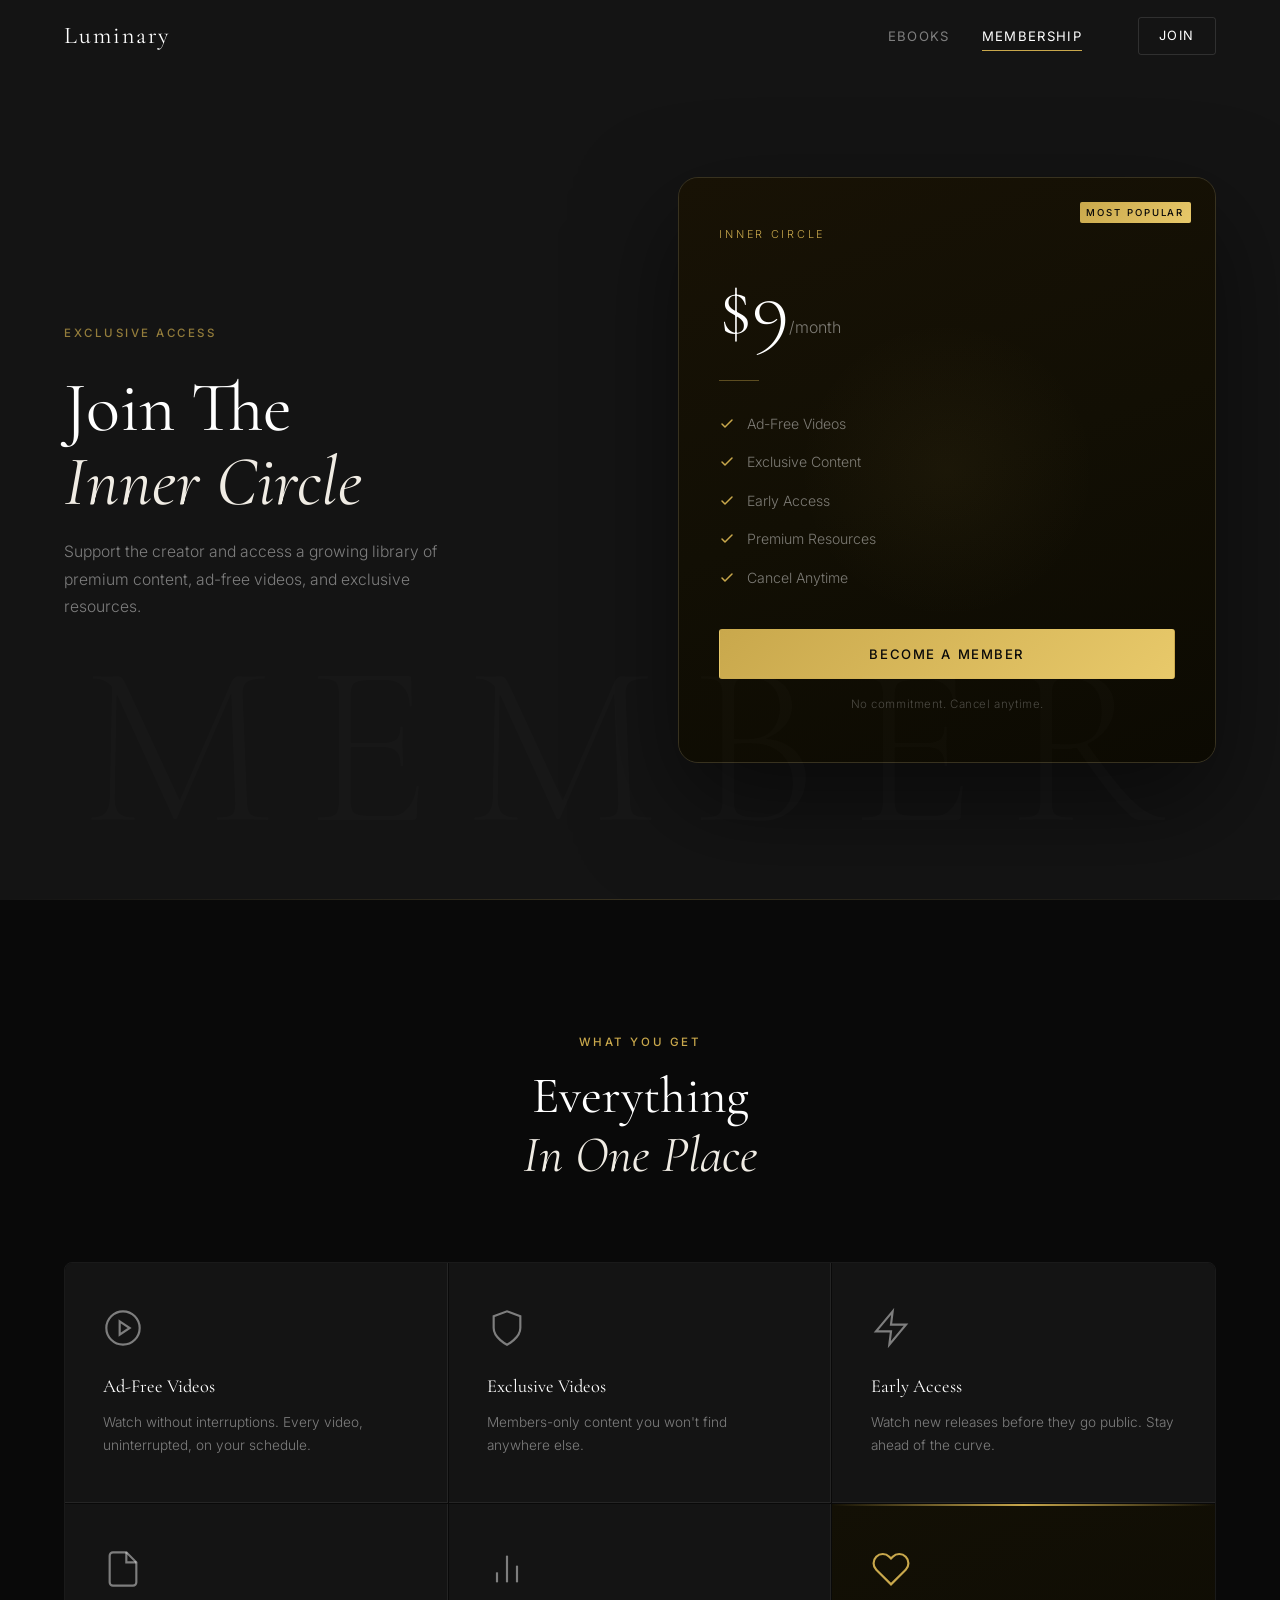
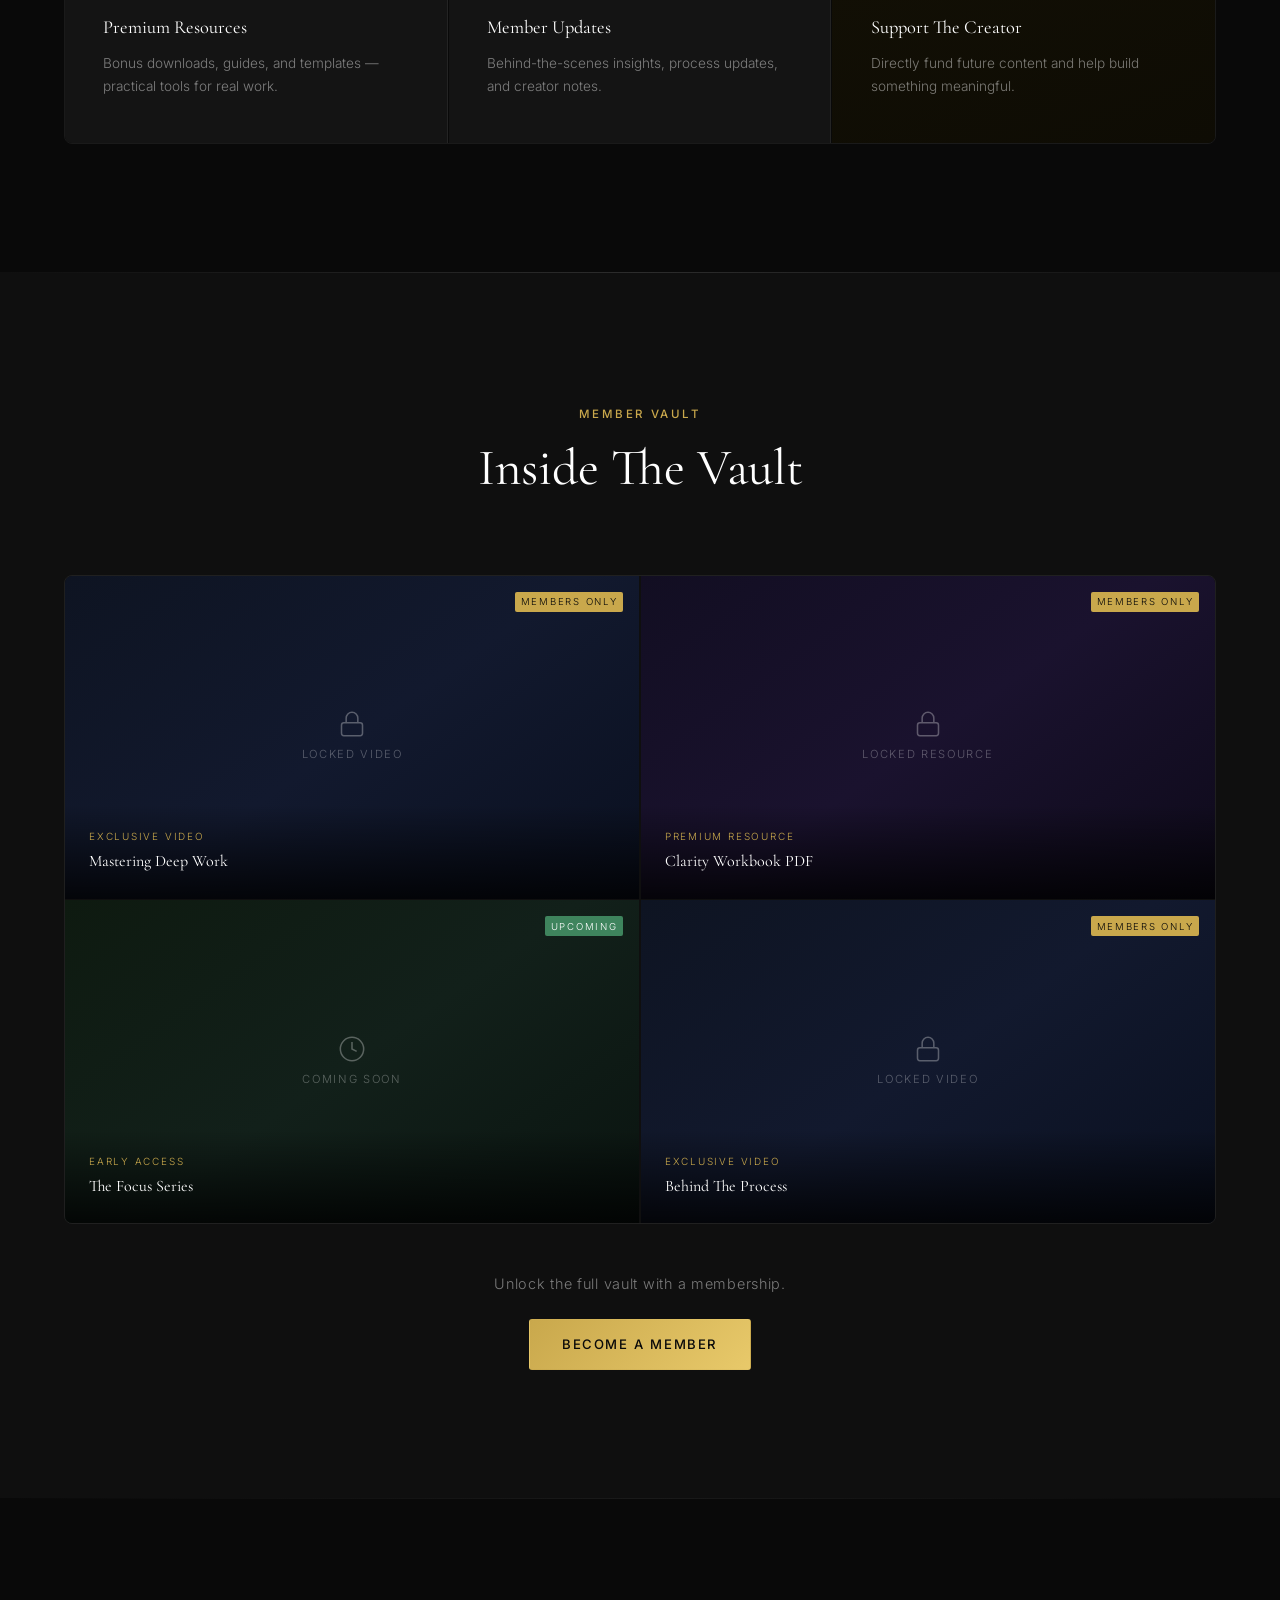
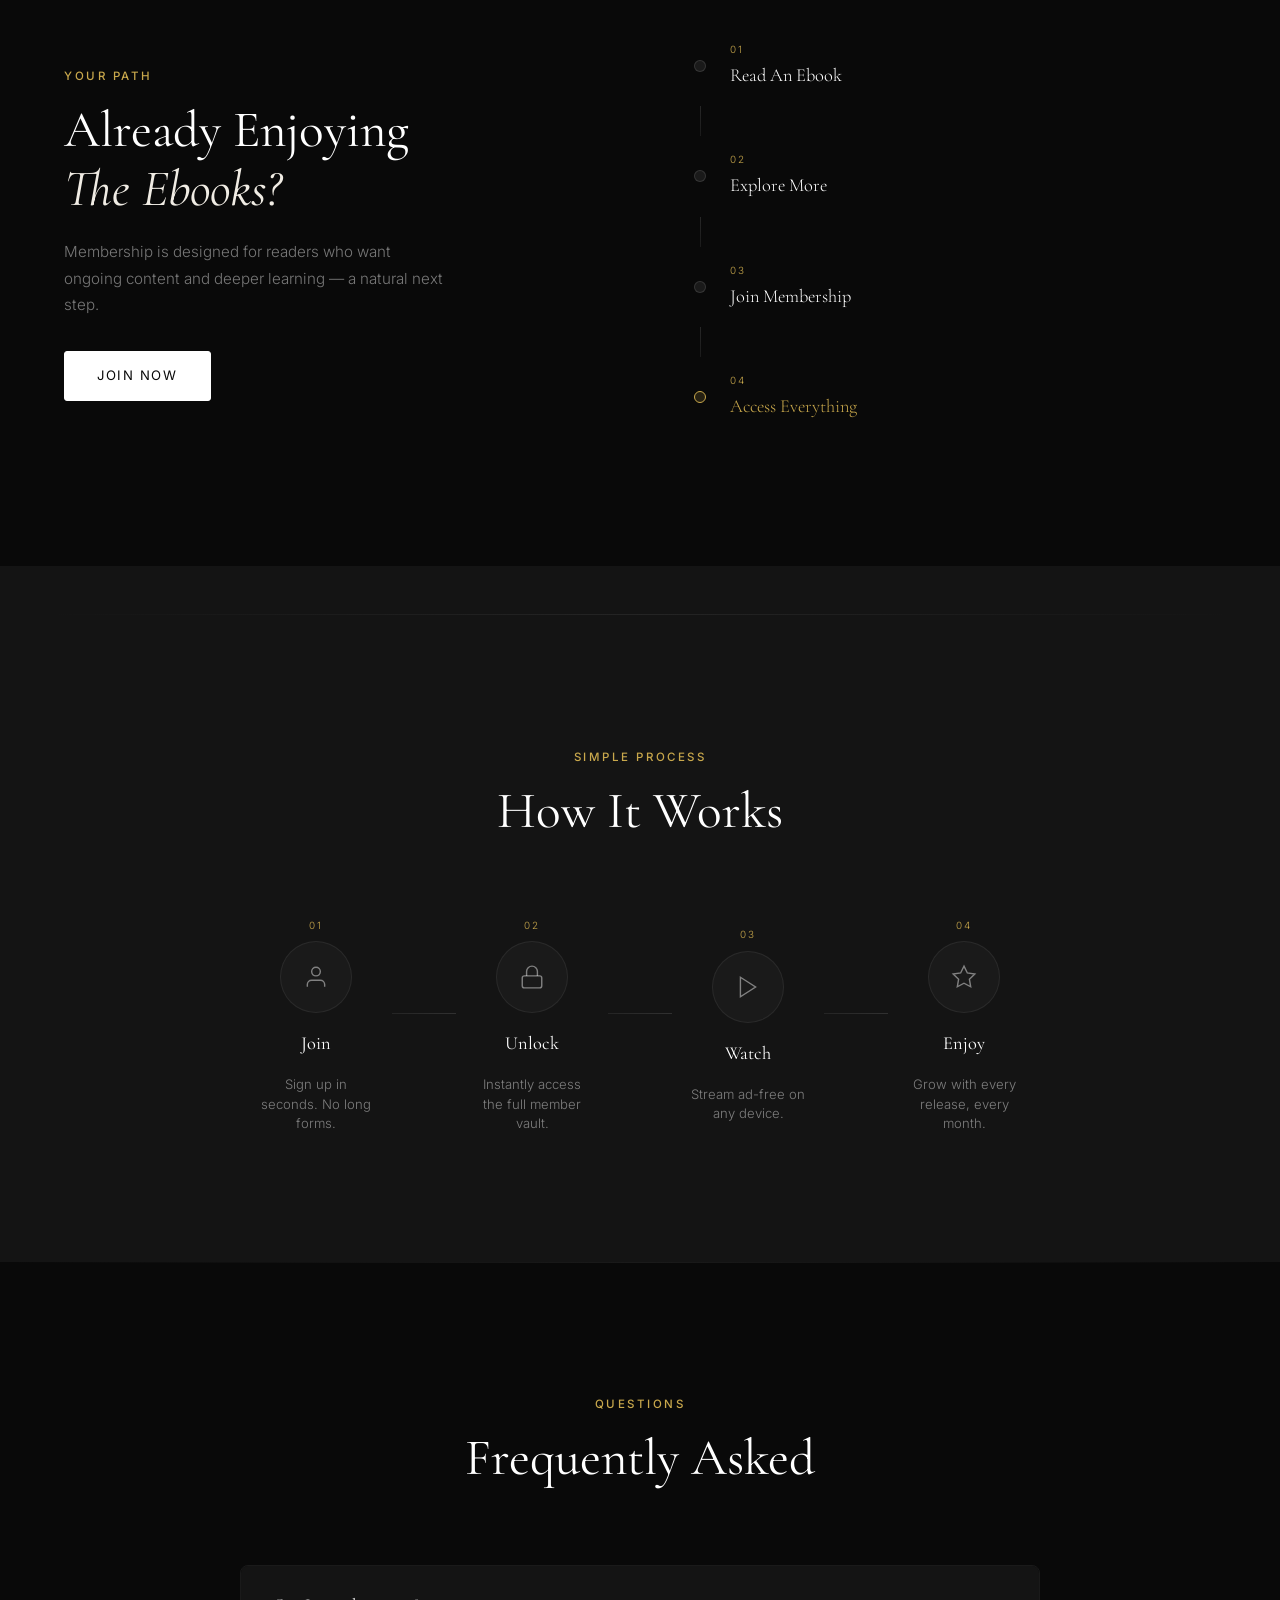
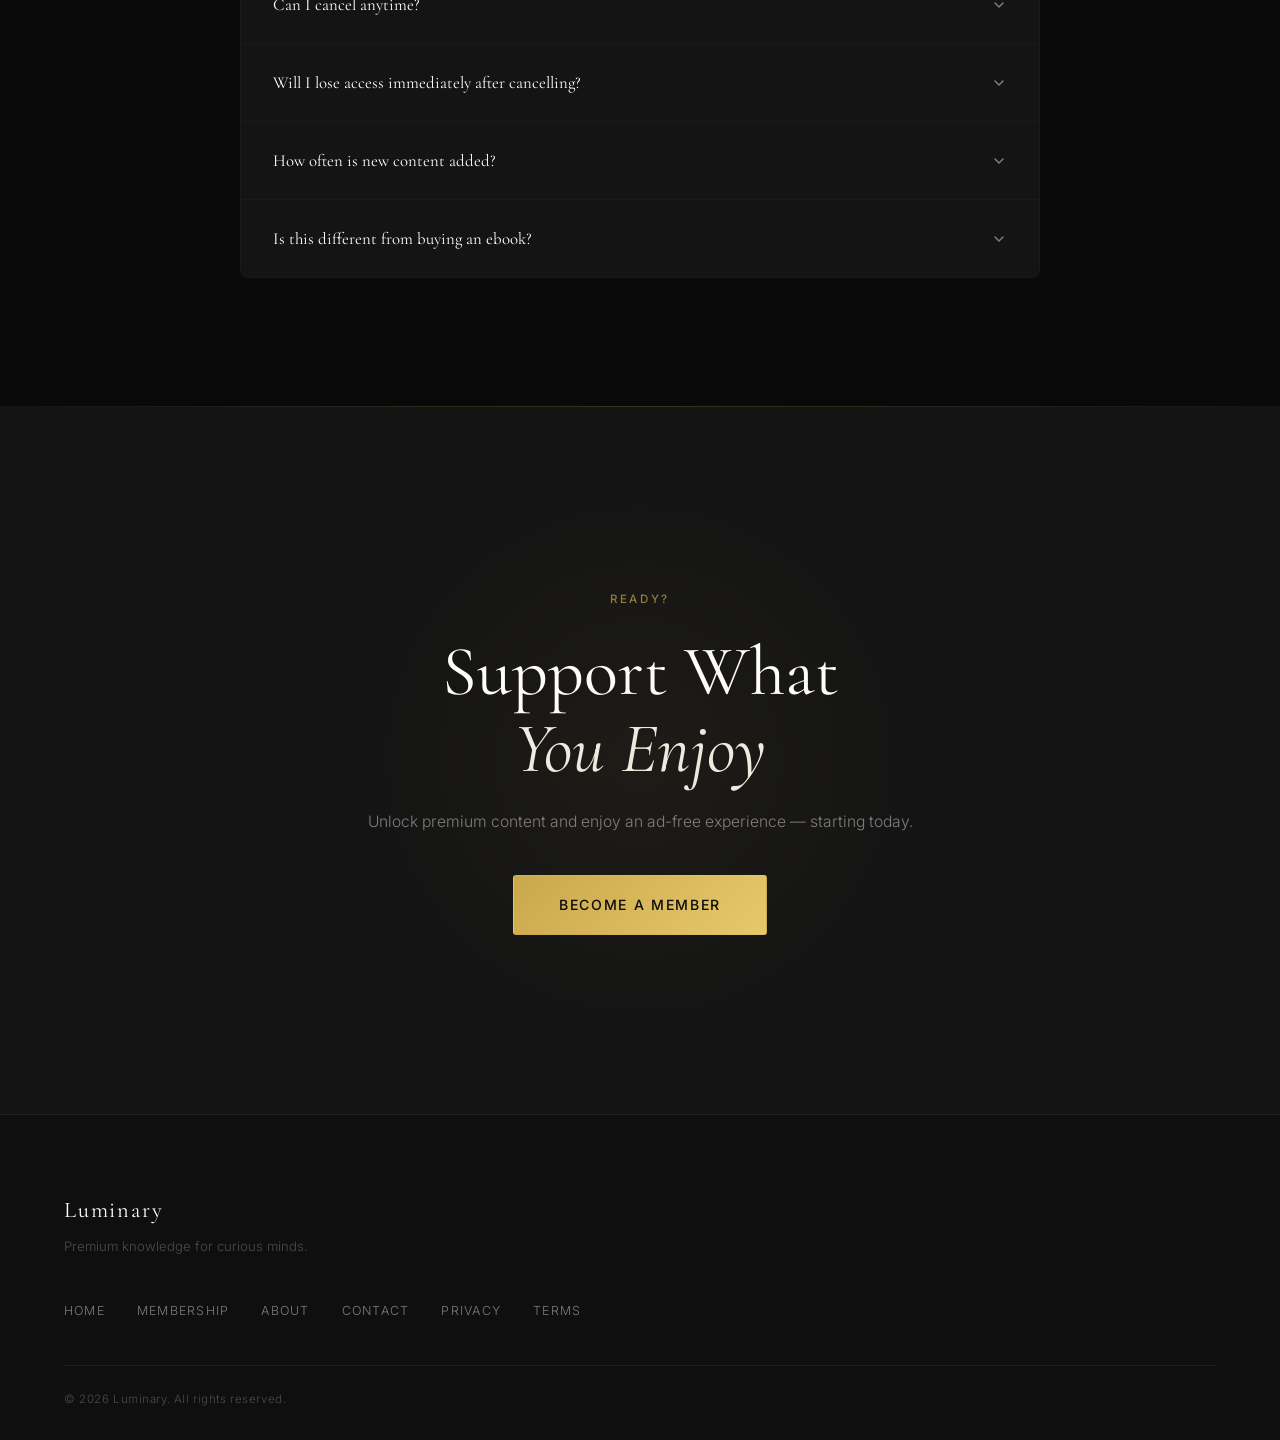
==== membership.html @ 5d36d930 "Build premium two-page creator website (Home + Membership) - Dark luxury theme with Cormorant Garamo" ====
<!DOCTYPE html>
<html lang="en">
<head>
  <meta charset="UTF-8" />
  <meta name="viewport" content="width=device-width, initial-scale=1.0" />
  <title>Luminary — Membership</title>
  <link rel="stylesheet" href="styles.css" />
  <link rel="preconnect" href="https://fonts.googleapis.com" />
  <link rel="preconnect" href="https://fonts.gstatic.com" crossorigin />
  <link href="https://fonts.googleapis.com/css2?family=Cormorant+Garamond:ital,wght@0,300;0,400;0,500;0,600;1,300;1,400&family=Inter:wght@300;400;500;600&display=swap" rel="stylesheet" />
</head>
<body class="membership-page">

  <!-- NAV -->
  <nav class="nav" id="nav">
    <div class="nav-inner">
      <a href="index.html" class="nav-logo">Luminary</a>
      <div class="nav-links">
        <a href="index.html" class="nav-link">Ebooks</a>
        <a href="membership.html" class="nav-link active">Membership</a>
      </div>
      <a href="#join" class="nav-cta">Join</a>
      <button class="nav-burger" id="navBurger" aria-label="Menu">
        <span></span><span></span><span></span>
      </button>
    </div>
    <div class="nav-mobile" id="navMobile">
      <a href="index.html">Ebooks</a>
      <a href="membership.html">Membership</a>
      <a href="#join" class="nav-mobile-cta">Become A Member</a>
    </div>
  </nav>

  <!-- SECTION 1 — HERO -->
  <section class="mem-hero" id="join">
    <div class="mem-hero-inner">
      <div class="mem-hero-text reveal">
        <span class="section-label light">Exclusive Access</span>
        <h1 class="mem-hero-heading">Join The<br /><em>Inner Circle</em></h1>
        <p class="mem-hero-sub">Support the creator and access a growing library of premium content, ad-free videos, and exclusive resources.</p>
      </div>
      <div class="mem-hero-card reveal-up">
        <div class="pricing-card">
          <div class="pricing-card-bg"></div>
          <div class="pricing-badge">Most Popular</div>
          <div class="pricing-label">Inner Circle</div>
          <div class="pricing-price">$9<span class="pricing-period">/month</span></div>
          <div class="pricing-divider"></div>
          <ul class="pricing-features">
            <li>
              <svg viewBox="0 0 16 16" fill="none"><path d="M3 8l3 3 7-7" stroke="currentColor" stroke-width="1.5" stroke-linecap="round" stroke-linejoin="round"/></svg>
              Ad-Free Videos
            </li>
            <li>
              <svg viewBox="0 0 16 16" fill="none"><path d="M3 8l3 3 7-7" stroke="currentColor" stroke-width="1.5" stroke-linecap="round" stroke-linejoin="round"/></svg>
              Exclusive Content
            </li>
            <li>
              <svg viewBox="0 0 16 16" fill="none"><path d="M3 8l3 3 7-7" stroke="currentColor" stroke-width="1.5" stroke-linecap="round" stroke-linejoin="round"/></svg>
              Early Access
            </li>
            <li>
              <svg viewBox="0 0 16 16" fill="none"><path d="M3 8l3 3 7-7" stroke="currentColor" stroke-width="1.5" stroke-linecap="round" stroke-linejoin="round"/></svg>
              Premium Resources
            </li>
            <li>
              <svg viewBox="0 0 16 16" fill="none"><path d="M3 8l3 3 7-7" stroke="currentColor" stroke-width="1.5" stroke-linecap="round" stroke-linejoin="round"/></svg>
              Cancel Anytime
            </li>
          </ul>
          <a href="#" class="btn btn-gold pricing-btn">Become A Member</a>
          <p class="pricing-note">No commitment. Cancel anytime.</p>
          <div class="pricing-glow"></div>
        </div>
      </div>
    </div>
    <div class="mem-hero-bg-text">MEMBER</div>
  </section>

  <!-- SECTION 2 — BENEFITS -->
  <section class="benefits">
    <div class="benefits-inner">
      <div class="section-header reveal">
        <span class="section-label">What You Get</span>
        <h2 class="section-title">Everything<br /><em>In One Place</em></h2>
      </div>
      <div class="benefits-grid">
        <div class="benefit-card reveal">
          <div class="benefit-icon">
            <svg viewBox="0 0 24 24" fill="none" stroke="currentColor" stroke-width="1.3"><circle cx="12" cy="12" r="10"/><polygon points="10,8 16,12 10,16"/></svg>
          </div>
          <h3>Ad-Free Videos</h3>
          <p>Watch without interruptions. Every video, uninterrupted, on your schedule.</p>
        </div>
        <div class="benefit-card reveal">
          <div class="benefit-icon">
            <svg viewBox="0 0 24 24" fill="none" stroke="currentColor" stroke-width="1.3"><path d="M12 22s8-4 8-10V5l-8-3-8 3v7c0 6 8 10 8 10z"/></svg>
          </div>
          <h3>Exclusive Videos</h3>
          <p>Members-only content you won't find anywhere else.</p>
        </div>
        <div class="benefit-card reveal">
          <div class="benefit-icon">
            <svg viewBox="0 0 24 24" fill="none" stroke="currentColor" stroke-width="1.3"><path d="M13 2L3 14h9l-1 8 10-12h-9l1-8z"/></svg>
          </div>
          <h3>Early Access</h3>
          <p>Watch new releases before they go public. Stay ahead of the curve.</p>
        </div>
        <div class="benefit-card reveal">
          <div class="benefit-icon">
            <svg viewBox="0 0 24 24" fill="none" stroke="currentColor" stroke-width="1.3"><path d="M14 2H6a2 2 0 0 0-2 2v16a2 2 0 0 0 2 2h12a2 2 0 0 0 2-2V8z"/><polyline points="14 2 14 8 20 8"/></svg>
          </div>
          <h3>Premium Resources</h3>
          <p>Bonus downloads, guides, and templates — practical tools for real work.</p>
        </div>
        <div class="benefit-card reveal">
          <div class="benefit-icon">
            <svg viewBox="0 0 24 24" fill="none" stroke="currentColor" stroke-width="1.3"><path d="M18 20V10"/><path d="M12 20V4"/><path d="M6 20v-6"/></svg>
          </div>
          <h3>Member Updates</h3>
          <p>Behind-the-scenes insights, process updates, and creator notes.</p>
        </div>
        <div class="benefit-card reveal benefit-card--gold">
          <div class="benefit-icon">
            <svg viewBox="0 0 24 24" fill="none" stroke="currentColor" stroke-width="1.3"><path d="M20.84 4.61a5.5 5.5 0 0 0-7.78 0L12 5.67l-1.06-1.06a5.5 5.5 0 0 0-7.78 7.78l1.06 1.06L12 21.23l7.78-7.78 1.06-1.06a5.5 5.5 0 0 0 0-7.78z"/></svg>
          </div>
          <h3>Support The Creator</h3>
          <p>Directly fund future content and help build something meaningful.</p>
        </div>
      </div>
    </div>
  </section>

  <!-- SECTION 3 — CONTENT PREVIEW -->
  <section class="preview-gallery">
    <div class="preview-gallery-inner">
      <div class="section-header reveal">
        <span class="section-label">Member Vault</span>
        <h2 class="section-title">Inside The Vault</h2>
      </div>
      <div class="preview-grid">
        <div class="preview-item reveal preview-item--video">
          <div class="preview-blur">
            <div class="preview-content-inner">
              <svg viewBox="0 0 24 24" fill="none" stroke="currentColor" stroke-width="1.3"><rect x="3" y="11" width="18" height="11" rx="2"/><path d="M7 11V7a5 5 0 0 1 10 0v4"/></svg>
              <span>Locked Video</span>
            </div>
            <div class="preview-label-tag">Members Only</div>
          </div>
          <div class="preview-overlay">
            <span class="preview-type">Exclusive Video</span>
            <span class="preview-title">Mastering Deep Work</span>
          </div>
        </div>
        <div class="preview-item reveal preview-item--resource">
          <div class="preview-blur">
            <div class="preview-content-inner">
              <svg viewBox="0 0 24 24" fill="none" stroke="currentColor" stroke-width="1.3"><rect x="3" y="11" width="18" height="11" rx="2"/><path d="M7 11V7a5 5 0 0 1 10 0v4"/></svg>
              <span>Locked Resource</span>
            </div>
            <div class="preview-label-tag">Members Only</div>
          </div>
          <div class="preview-overlay">
            <span class="preview-type">Premium Resource</span>
            <span class="preview-title">Clarity Workbook PDF</span>
          </div>
        </div>
        <div class="preview-item reveal preview-item--upcoming">
          <div class="preview-blur">
            <div class="preview-content-inner">
              <svg viewBox="0 0 24 24" fill="none" stroke="currentColor" stroke-width="1.3"><circle cx="12" cy="12" r="10"/><polyline points="12 6 12 12 16 14"/></svg>
              <span>Coming Soon</span>
            </div>
            <div class="preview-label-tag preview-label-tag--upcoming">Upcoming</div>
          </div>
          <div class="preview-overlay">
            <span class="preview-type">Early Access</span>
            <span class="preview-title">The Focus Series</span>
          </div>
        </div>
        <div class="preview-item reveal preview-item--video">
          <div class="preview-blur">
            <div class="preview-content-inner">
              <svg viewBox="0 0 24 24" fill="none" stroke="currentColor" stroke-width="1.3"><rect x="3" y="11" width="18" height="11" rx="2"/><path d="M7 11V7a5 5 0 0 1 10 0v4"/></svg>
              <span>Locked Video</span>
            </div>
            <div class="preview-label-tag">Members Only</div>
          </div>
          <div class="preview-overlay">
            <span class="preview-type">Exclusive Video</span>
            <span class="preview-title">Behind The Process</span>
          </div>
        </div>
      </div>
      <div class="preview-cta reveal">
        <p>Unlock the full vault with a membership.</p>
        <a href="#join" class="btn btn-gold">Become A Member</a>
      </div>
    </div>
  </section>

  <!-- SECTION 4 — FROM READER TO MEMBER -->
  <section class="reader-to-member">
    <div class="reader-to-member-inner">
      <div class="rtm-text reveal">
        <span class="section-label">Your Path</span>
        <h2 class="section-title">Already Enjoying<br /><em>The Ebooks?</em></h2>
        <p>Membership is designed for readers who want ongoing content and deeper learning — a natural next step.</p>
        <a href="#join" class="btn btn-primary">Join Now</a>
      </div>
      <div class="rtm-timeline reveal-right">
        <div class="rtm-step">
          <div class="rtm-step-dot"></div>
          <div class="rtm-step-content">
            <span class="rtm-step-num">01</span>
            <span class="rtm-step-label">Read An Ebook</span>
          </div>
        </div>
        <div class="rtm-line"></div>
        <div class="rtm-step">
          <div class="rtm-step-dot"></div>
          <div class="rtm-step-content">
            <span class="rtm-step-num">02</span>
            <span class="rtm-step-label">Explore More</span>
          </div>
        </div>
        <div class="rtm-line"></div>
        <div class="rtm-step">
          <div class="rtm-step-dot"></div>
          <div class="rtm-step-content">
            <span class="rtm-step-num">03</span>
            <span class="rtm-step-label">Join Membership</span>
          </div>
        </div>
        <div class="rtm-line"></div>
        <div class="rtm-step rtm-step--final">
          <div class="rtm-step-dot rtm-step-dot--gold"></div>
          <div class="rtm-step-content">
            <span class="rtm-step-num">04</span>
            <span class="rtm-step-label">Access Everything</span>
          </div>
        </div>
      </div>
    </div>
  </section>

  <!-- SECTION 5 — HOW IT WORKS -->
  <section class="how-it-works">
    <div class="how-it-works-inner">
      <div class="section-header reveal">
        <span class="section-label">Simple Process</span>
        <h2 class="section-title">How It Works</h2>
      </div>
      <div class="hiw-steps">
        <div class="hiw-step reveal">
          <div class="hiw-num">01</div>
          <div class="hiw-icon">
            <svg viewBox="0 0 24 24" fill="none" stroke="currentColor" stroke-width="1.3"><path d="M20 21v-2a4 4 0 0 0-4-4H8a4 4 0 0 0-4 4v2"/><circle cx="12" cy="7" r="4"/></svg>
          </div>
          <h3>Join</h3>
          <p>Sign up in seconds. No long forms.</p>
        </div>
        <div class="hiw-connector reveal"></div>
        <div class="hiw-step reveal">
          <div class="hiw-num">02</div>
          <div class="hiw-icon">
            <svg viewBox="0 0 24 24" fill="none" stroke="currentColor" stroke-width="1.3"><rect x="3" y="11" width="18" height="11" rx="2"/><path d="M7 11V7a5 5 0 0 1 10 0v4"/></svg>
          </div>
          <h3>Unlock</h3>
          <p>Instantly access the full member vault.</p>
        </div>
        <div class="hiw-connector reveal"></div>
        <div class="hiw-step reveal">
          <div class="hiw-num">03</div>
          <div class="hiw-icon">
            <svg viewBox="0 0 24 24" fill="none" stroke="currentColor" stroke-width="1.3"><polygon points="5,3 19,12 5,21"/></svg>
          </div>
          <h3>Watch</h3>
          <p>Stream ad-free on any device.</p>
        </div>
        <div class="hiw-connector reveal"></div>
        <div class="hiw-step reveal">
          <div class="hiw-num">04</div>
          <div class="hiw-icon">
            <svg viewBox="0 0 24 24" fill="none" stroke="currentColor" stroke-width="1.3"><polygon points="12,2 15.09,8.26 22,9.27 17,14.14 18.18,21.02 12,17.77 5.82,21.02 7,14.14 2,9.27 8.91,8.26"/></svg>
          </div>
          <h3>Enjoy</h3>
          <p>Grow with every release, every month.</p>
        </div>
      </div>
    </div>
  </section>

  <!-- SECTION 6 — FAQ -->
  <section class="faq">
    <div class="faq-inner">
      <div class="section-header reveal">
        <span class="section-label">Questions</span>
        <h2 class="section-title">Frequently Asked</h2>
      </div>
      <div class="faq-list">
        <div class="faq-item reveal">
          <button class="faq-question" aria-expanded="false">
            Can I cancel anytime?
            <svg class="faq-arrow" viewBox="0 0 16 16" fill="none"><path d="M4 6l4 4 4-4" stroke="currentColor" stroke-width="1.5" stroke-linecap="round" stroke-linejoin="round"/></svg>
          </button>
          <div class="faq-answer">
            <p>Yes. Cancel at any time from your account settings. No questions asked, no hoops to jump through.</p>
          </div>
        </div>
        <div class="faq-item reveal">
          <button class="faq-question" aria-expanded="false">
            Will I lose access immediately after cancelling?
            <svg class="faq-arrow" viewBox="0 0 16 16" fill="none"><path d="M4 6l4 4 4-4" stroke="currentColor" stroke-width="1.5" stroke-linecap="round" stroke-linejoin="round"/></svg>
          </button>
          <div class="faq-answer">
            <p>No. You retain full access until the end of your current billing period. We never cut you off mid-cycle.</p>
          </div>
        </div>
        <div class="faq-item reveal">
          <button class="faq-question" aria-expanded="false">
            How often is new content added?
            <svg class="faq-arrow" viewBox="0 0 16 16" fill="none"><path d="M4 6l4 4 4-4" stroke="currentColor" stroke-width="1.5" stroke-linecap="round" stroke-linejoin="round"/></svg>
          </button>
          <div class="faq-answer">
            <p>Regularly — new videos, resources, and exclusive content are added on an ongoing basis. Members are notified with every release.</p>
          </div>
        </div>
        <div class="faq-item reveal">
          <button class="faq-question" aria-expanded="false">
            Is this different from buying an ebook?
            <svg class="faq-arrow" viewBox="0 0 16 16" fill="none"><path d="M4 6l4 4 4-4" stroke="currentColor" stroke-width="1.5" stroke-linecap="round" stroke-linejoin="round"/></svg>
          </button>
          <div class="faq-answer">
            <p>Yes. Ebooks are one-time purchases. Membership gives you ongoing access to video content, exclusive resources, and new releases — a continuously growing library.</p>
          </div>
        </div>
      </div>
    </div>
  </section>

  <!-- SECTION 7 — FINAL CTA -->
  <section class="mem-final-cta">
    <div class="mem-final-cta-inner reveal">
      <span class="section-label light">Ready?</span>
      <h2 class="mem-final-cta-heading">Support What<br /><em>You Enjoy</em></h2>
      <p>Unlock premium content and enjoy an ad-free experience — starting today.</p>
      <a href="#join" class="btn btn-gold btn-lg">Become A Member</a>
    </div>
    <div class="mem-cta-bg-orb"></div>
  </section>

  <!-- SECTION 8 — FOOTER -->
  <footer class="footer">
    <div class="footer-inner">
      <div class="footer-brand">
        <a href="index.html" class="footer-logo">Luminary</a>
        <p>Premium knowledge for curious minds.</p>
      </div>
      <nav class="footer-links">
        <a href="index.html">Home</a>
        <a href="membership.html">Membership</a>
        <a href="#">About</a>
        <a href="#">Contact</a>
        <a href="#">Privacy</a>
        <a href="#">Terms</a>
      </nav>
      <div class="footer-copy">© 2026 Luminary. All rights reserved.</div>
    </div>
  </footer>

  <script src="main.js"></script>
</body>
</html>
---- styles.css ----
/* =========================================
   LUMINARY — Premium Dark Luxury Theme
   ========================================= */

*, *::before, *::after { box-sizing: border-box; margin: 0; padding: 0; }

:root {
  --black:   #090909;
  --dark:    #0f0f0f;
  --dark2:   #141414;
  --dark3:   #1a1a1a;
  --dark4:   #222222;
  --border:  rgba(255,255,255,0.07);
  --border2: rgba(255,255,255,0.12);
  --white:   #ffffff;
  --off:     #f0ece4;
  --muted:   rgba(255,255,255,0.45);
  --muted2:  rgba(255,255,255,0.25);
  --gold:    #c9a84c;
  --gold2:   #e8c96a;
  --gold3:   rgba(201,168,76,0.15);
  --serif:   'Cormorant Garamond', Georgia, serif;
  --sans:    'Inter', system-ui, sans-serif;
  --ease:    cubic-bezier(0.16, 1, 0.3, 1);
  --ease2:   cubic-bezier(0.4, 0, 0.2, 1);
  --r:       3px;
  --r2:      8px;
}

html { scroll-behavior: smooth; font-size: 16px; }

body {
  background: var(--black);
  color: var(--white);
  font-family: var(--sans);
  font-weight: 300;
  line-height: 1.6;
  overflow-x: hidden;
  -webkit-font-smoothing: antialiased;
}

img, svg { display: block; max-width: 100%; }

a { color: inherit; text-decoration: none; }

/* =========================================
   ANIMATIONS
   ========================================= */

@keyframes fadeUp {
  from { opacity: 0; transform: translateY(40px); }
  to   { opacity: 1; transform: translateY(0); }
}
@keyframes fadeRight {
  from { opacity: 0; transform: translateX(50px); }
  to   { opacity: 1; transform: translateX(0); }
}
@keyframes fadeLeft {
  from { opacity: 0; transform: translateX(-30px); }
  to   { opacity: 1; transform: translateX(0); }
}
@keyframes fadeIn {
  from { opacity: 0; }
  to   { opacity: 1; }
}
@keyframes shimmer {
  0%   { transform: translateX(-100%) rotate(20deg); }
  100% { transform: translateX(200%) rotate(20deg); }
}
@keyframes float {
  0%, 100% { transform: translateY(0px) rotate(-4deg); }
  50%       { transform: translateY(-14px) rotate(-4deg); }
}
@keyframes pulse-glow {
  0%, 100% { opacity: 0.4; transform: scale(1); }
  50%       { opacity: 0.7; transform: scale(1.05); }
}
@keyframes progress-fill {
  from { width: 0%; }
  to   { width: 100%; }
}
@keyframes slide-in-nav {
  from { opacity: 0; transform: translateY(-10px); }
  to   { opacity: 1; transform: translateY(0); }
}
@keyframes counter-up {
  from { transform: translateY(10px); opacity: 0; }
  to   { transform: translateY(0); opacity: 1; }
}

.reveal {
  opacity: 0;
  transform: translateY(40px);
  transition: opacity 0.9s var(--ease), transform 0.9s var(--ease);
}
.reveal.visible {
  opacity: 1;
  transform: translateY(0);
}
.reveal-right {
  opacity: 0;
  transform: translateX(50px);
  transition: opacity 0.9s var(--ease), transform 0.9s var(--ease);
}
.reveal-right.visible {
  opacity: 1;
  transform: translateX(0);
}
.reveal-up {
  opacity: 0;
  transform: translateY(60px);
  transition: opacity 1s var(--ease), transform 1s var(--ease);
}
.reveal-up.visible {
  opacity: 1;
  transform: translateY(0);
}

/* =========================================
   NAVIGATION
   ========================================= */

.nav {
  position: fixed;
  top: 0;
  left: 0;
  right: 0;
  z-index: 100;
  padding: 0 clamp(1.5rem, 5vw, 4rem);
  transition: background 0.4s var(--ease2), backdrop-filter 0.4s var(--ease2),
              border-color 0.4s var(--ease2);
  border-bottom: 1px solid transparent;
  animation: slide-in-nav 0.6s var(--ease) both;
}

.nav.scrolled {
  background: rgba(9,9,9,0.85);
  backdrop-filter: blur(20px) saturate(1.8);
  -webkit-backdrop-filter: blur(20px) saturate(1.8);
  border-bottom-color: var(--border);
}

.nav-inner {
  max-width: 1200px;
  margin: 0 auto;
  height: 72px;
  display: flex;
  align-items: center;
  gap: 2rem;
}

.nav-logo {
  font-family: var(--serif);
  font-size: 1.5rem;
  font-weight: 400;
  letter-spacing: 0.08em;
  color: var(--white);
  flex-shrink: 0;
}

.nav-links {
  display: flex;
  gap: 2rem;
  margin-left: auto;
}

.nav-link {
  font-size: 0.82rem;
  font-weight: 400;
  letter-spacing: 0.1em;
  text-transform: uppercase;
  color: var(--muted);
  transition: color 0.2s;
  position: relative;
}
.nav-link::after {
  content: '';
  position: absolute;
  bottom: -4px;
  left: 0;
  width: 0;
  height: 1px;
  background: var(--gold);
  transition: width 0.3s var(--ease);
}
.nav-link:hover,
.nav-link.active { color: var(--white); }
.nav-link.active::after,
.nav-link:hover::after { width: 100%; }

.nav-cta {
  margin-left: 1.5rem;
  padding: 0.5rem 1.25rem;
  background: transparent;
  border: 1px solid var(--border2);
  border-radius: var(--r);
  font-size: 0.8rem;
  font-weight: 400;
  letter-spacing: 0.12em;
  text-transform: uppercase;
  color: var(--white);
  transition: background 0.25s, border-color 0.25s, color 0.25s;
}
.nav-cta:hover {
  background: var(--gold3);
  border-color: var(--gold);
  color: var(--gold2);
}

.nav-burger {
  display: none;
  flex-direction: column;
  gap: 5px;
  background: none;
  border: none;
  cursor: pointer;
  padding: 4px;
  margin-left: auto;
}
.nav-burger span {
  display: block;
  width: 22px;
  height: 1.5px;
  background: var(--white);
  transition: transform 0.3s, opacity 0.3s;
}
.nav-burger.open span:nth-child(1) { transform: translateY(6.5px) rotate(45deg); }
.nav-burger.open span:nth-child(2) { opacity: 0; }
.nav-burger.open span:nth-child(3) { transform: translateY(-6.5px) rotate(-45deg); }

.nav-mobile {
  display: none;
  flex-direction: column;
  gap: 0;
  background: rgba(9,9,9,0.97);
  backdrop-filter: blur(20px);
  border-top: 1px solid var(--border);
  padding: 1rem 0;
  max-height: 0;
  overflow: hidden;
  transition: max-height 0.4s var(--ease);
}
.nav-mobile.open {
  max-height: 300px;
}
.nav-mobile a {
  padding: 1rem 2rem;
  font-size: 0.9rem;
  letter-spacing: 0.08em;
  text-transform: uppercase;
  color: var(--muted);
  transition: color 0.2s;
  border-bottom: 1px solid var(--border);
}
.nav-mobile a:last-child { border-bottom: none; }
.nav-mobile a:hover { color: var(--white); }
.nav-mobile-cta {
  color: var(--gold) !important;
}

/* =========================================
   BUTTONS
   ========================================= */

.btn {
  display: inline-flex;
  align-items: center;
  justify-content: center;
  padding: 0.85rem 2rem;
  border-radius: var(--r);
  font-family: var(--sans);
  font-size: 0.82rem;
  font-weight: 400;
  letter-spacing: 0.12em;
  text-transform: uppercase;
  cursor: pointer;
  transition: all 0.25s var(--ease2);
  border: 1px solid transparent;
  position: relative;
  overflow: hidden;
  white-space: nowrap;
}
.btn::after {
  content: '';
  position: absolute;
  inset: 0;
  background: rgba(255,255,255,0.04);
  opacity: 0;
  transition: opacity 0.2s;
}
.btn:hover::after { opacity: 1; }

.btn-primary {
  background: var(--white);
  color: var(--black);
  border-color: var(--white);
}
.btn-primary:hover {
  background: var(--off);
  transform: translateY(-1px);
  box-shadow: 0 8px 30px rgba(255,255,255,0.12);
}

.btn-ghost {
  background: transparent;
  color: var(--white);
  border-color: var(--border2);
}
.btn-ghost:hover {
  border-color: rgba(255,255,255,0.4);
  transform: translateY(-1px);
}

.btn-gold {
  background: linear-gradient(135deg, var(--gold), var(--gold2));
  color: var(--black);
  border-color: transparent;
  font-weight: 500;
}
.btn-gold:hover {
  transform: translateY(-1px);
  box-shadow: 0 8px 30px rgba(201,168,76,0.3);
}

.btn-lg {
  padding: 1.1rem 2.8rem;
  font-size: 0.88rem;
}

/* =========================================
   SECTION COMMON
   ========================================= */

.section-label {
  display: inline-block;
  font-size: 0.72rem;
  font-weight: 500;
  letter-spacing: 0.22em;
  text-transform: uppercase;
  color: var(--gold);
  margin-bottom: 1rem;
}
.section-label.light { color: rgba(201,168,76,0.7); }

.section-header {
  text-align: center;
  margin-bottom: clamp(3rem, 6vw, 5rem);
}

.section-title {
  font-family: var(--serif);
  font-size: clamp(2.2rem, 4vw, 3.5rem);
  font-weight: 400;
  line-height: 1.15;
  color: var(--white);
}
.section-title em {
  font-style: italic;
  color: var(--off);
}

/* =========================================
   HOME HERO
   ========================================= */

.hero {
  min-height: 100vh;
  display: flex;
  flex-direction: column;
  justify-content: center;
  padding: 120px clamp(1.5rem, 5vw, 4rem) 80px;
  position: relative;
  overflow: hidden;
}

.hero::before {
  content: '';
  position: absolute;
  top: -20%;
  right: -10%;
  width: 60vw;
  height: 60vw;
  background: radial-gradient(ellipse, rgba(201,168,76,0.04) 0%, transparent 65%);
  pointer-events: none;
}

.hero-inner {
  max-width: 1200px;
  margin: 0 auto;
  width: 100%;
  display: grid;
  grid-template-columns: 1fr 1fr;
  align-items: center;
  gap: clamp(3rem, 6vw, 8rem);
}

.hero-label {
  display: inline-block;
  font-size: 0.72rem;
  font-weight: 500;
  letter-spacing: 0.22em;
  text-transform: uppercase;
  color: var(--gold);
  margin-bottom: 1.5rem;
  animation-delay: 0.1s;
}

.hero-heading {
  font-family: var(--serif);
  font-size: clamp(3rem, 5.5vw, 5.5rem);
  font-weight: 400;
  line-height: 1.05;
  color: var(--white);
  margin-bottom: 1.5rem;
  animation-delay: 0.2s;
}
.hero-heading em {
  font-style: italic;
  color: var(--off);
}

.hero-sub {
  font-size: clamp(0.95rem, 1.5vw, 1.1rem);
  color: var(--muted);
  max-width: 420px;
  margin-bottom: 2.5rem;
  line-height: 1.75;
  animation-delay: 0.3s;
}

.hero-actions {
  display: flex;
  gap: 1rem;
  flex-wrap: wrap;
  animation-delay: 0.4s;
}

/* Hero Book Visual */
.hero-visual {
  display: flex;
  justify-content: center;
  align-items: center;
}

.hero-book-stage {
  position: relative;
  width: 280px;
  height: 380px;
  display: flex;
  justify-content: center;
  align-items: center;
}

.hero-book {
  position: relative;
  width: 220px;
  height: 310px;
  transform-style: preserve-3d;
  transform: perspective(1000px) rotateY(-15deg) rotateX(3deg);
  animation: float 5s ease-in-out infinite;
}

.hero-book-cover {
  position: absolute;
  inset: 0;
  background: linear-gradient(145deg, #1a1508, #2d2010, #1a1508);
  border-radius: 3px 8px 8px 3px;
  border: 1px solid rgba(201,168,76,0.25);
  overflow: hidden;
  box-shadow:
    inset 0 0 0 1px rgba(201,168,76,0.08),
    4px 8px 40px rgba(0,0,0,0.6),
    0 0 80px rgba(201,168,76,0.06);
}

.hero-book-spine {
  position: absolute;
  left: -14px;
  top: 0;
  width: 14px;
  height: 100%;
  background: linear-gradient(to right, #0e0b04, #1a1508);
  border-radius: 3px 0 0 3px;
  border-left: 1px solid rgba(201,168,76,0.15);
  border-top: 1px solid rgba(201,168,76,0.15);
  border-bottom: 1px solid rgba(201,168,76,0.15);
}

.hero-book-cover-inner {
  position: absolute;
  inset: 0;
  padding: 2rem 1.5rem;
  display: flex;
  flex-direction: column;
  justify-content: flex-end;
}

.hero-book-tag {
  position: absolute;
  top: 1.5rem;
  left: 1.5rem;
  font-size: 0.6rem;
  letter-spacing: 0.2em;
  text-transform: uppercase;
  color: var(--gold);
  border: 1px solid rgba(201,168,76,0.4);
  padding: 0.2em 0.6em;
  border-radius: 2px;
}

.hero-book-title {
  font-family: var(--serif);
  font-size: 1.35rem;
  font-weight: 400;
  line-height: 1.2;
  color: var(--off);
  margin-bottom: 0.5rem;
}
.hero-book-sub {
  font-size: 0.65rem;
  letter-spacing: 0.18em;
  text-transform: uppercase;
  color: var(--gold);
  margin-bottom: 0.3rem;
}
.hero-book-pages {
  font-size: 0.65rem;
  color: var(--muted2);
  letter-spacing: 0.1em;
}

.hero-book-sheen {
  position: absolute;
  top: 0;
  left: -40%;
  width: 30%;
  height: 100%;
  background: linear-gradient(105deg, transparent, rgba(255,255,255,0.06), transparent);
  animation: shimmer 4s ease-in-out infinite;
}

.hero-book-shadow {
  position: absolute;
  bottom: -30px;
  left: 50%;
  transform: translateX(-50%);
  width: 70%;
  height: 30px;
  background: radial-gradient(ellipse, rgba(0,0,0,0.5) 0%, transparent 70%);
  filter: blur(10px);
}

.hero-glow {
  position: absolute;
  inset: -40px;
  background: radial-gradient(ellipse, rgba(201,168,76,0.08) 0%, transparent 60%);
  animation: pulse-glow 4s ease-in-out infinite;
  pointer-events: none;
}

.hero-scroll-hint {
  position: absolute;
  bottom: 2.5rem;
  left: 50%;
  transform: translateX(-50%);
  display: flex;
  flex-direction: column;
  align-items: center;
  gap: 0.5rem;
  color: var(--muted2);
  font-size: 0.65rem;
  letter-spacing: 0.2em;
  text-transform: uppercase;
  animation: fadeIn 1s 1.2s both;
}
.hero-scroll-line {
  width: 1px;
  height: 40px;
  background: linear-gradient(to bottom, var(--muted2), transparent);
  animation: pulse-glow 2s ease-in-out infinite;
}

/* =========================================
   EBOOK SHOWCASE
   ========================================= */

.ebooks {
  padding: clamp(5rem, 10vw, 9rem) clamp(1.5rem, 5vw, 4rem);
  background: var(--dark);
  position: relative;
}
.ebooks::before {
  content: '';
  position: absolute;
  top: 0;
  left: 0;
  right: 0;
  height: 1px;
  background: linear-gradient(90deg, transparent, var(--border2), transparent);
}

.ebooks-inner {
  max-width: 1200px;
  margin: 0 auto;
}

.ebook-showcase {
  position: relative;
}

.ebook-nav {
  display: flex;
  gap: 1.5rem;
  margin-bottom: 3rem;
  justify-content: center;
}

.ebook-nav-btn {
  background: none;
  border: none;
  font-family: var(--sans);
  font-size: 0.72rem;
  letter-spacing: 0.18em;
  color: var(--muted2);
  cursor: pointer;
  padding: 0.4rem 0.8rem;
  position: relative;
  transition: color 0.3s;
}
.ebook-nav-btn::after {
  content: '';
  position: absolute;
  bottom: -4px;
  left: 0;
  width: 0;
  height: 1px;
  background: var(--gold);
  transition: width 0.3s var(--ease);
}
.ebook-nav-btn.active {
  color: var(--gold);
}
.ebook-nav-btn.active::after,
.ebook-nav-btn:hover::after { width: 100%; }
.ebook-nav-btn:hover { color: var(--muted); }

.ebook-stage {
  position: relative;
  min-height: 500px;
}

.ebook-slide {
  position: absolute;
  inset: 0;
  display: grid;
  grid-template-columns: 1fr 1fr;
  align-items: center;
  gap: clamp(3rem, 6vw, 8rem);
  opacity: 0;
  transform: translateX(40px);
  transition: opacity 0.6s var(--ease), transform 0.6s var(--ease);
  pointer-events: none;
}
.ebook-slide.active {
  opacity: 1;
  transform: translateX(0);
  pointer-events: all;
  position: relative;
}
.ebook-slide.exit {
  opacity: 0;
  transform: translateX(-40px);
}

.ebook-visual {
  display: flex;
  justify-content: center;
  align-items: center;
  position: relative;
}

.ebook-cover {
  width: 220px;
  height: 308px;
  border-radius: 3px 10px 10px 3px;
  position: relative;
  overflow: hidden;
  box-shadow:
    8px 16px 60px rgba(0,0,0,0.7),
    0 0 0 1px rgba(255,255,255,0.06);
  transform: perspective(800px) rotateY(-8deg);
  transition: transform 0.5s var(--ease);
}
.ebook-cover:hover {
  transform: perspective(800px) rotateY(-3deg) translateY(-6px);
}

.ebook-cover--one {
  background: linear-gradient(160deg, #0a1628, #0e1f3d, #071020);
  border-left: 5px solid #c9a84c;
}
.ebook-cover--two {
  background: linear-gradient(160deg, #120820, #1e0e38, #0a0616);
  border-left: 5px solid #8b6bb0;
}
.ebook-cover--three {
  background: linear-gradient(160deg, #0d1a0d, #162416, #091209);
  border-left: 5px solid #4a9e6e;
}

.ebook-cover-content {
  position: absolute;
  inset: 0;
  padding: 2rem 1.5rem;
  display: flex;
  flex-direction: column;
  justify-content: center;
}

.ebook-cover-number {
  font-family: var(--serif);
  font-size: 3.5rem;
  font-weight: 300;
  color: rgba(255,255,255,0.06);
  line-height: 1;
  margin-bottom: 1.5rem;
}
.ebook-cover-title {
  font-family: var(--serif);
  font-size: 1.15rem;
  font-weight: 400;
  color: var(--off);
  line-height: 1.25;
  margin-bottom: 1rem;
}
.ebook-cover-line {
  width: 30px;
  height: 1px;
  background: var(--gold);
  margin-bottom: 0.8rem;
}
.ebook-cover-author {
  font-size: 0.6rem;
  letter-spacing: 0.2em;
  text-transform: uppercase;
  color: var(--muted2);
}

.ebook-cover-sheen {
  position: absolute;
  top: 0;
  left: -50%;
  width: 35%;
  height: 100%;
  background: linear-gradient(105deg, transparent, rgba(255,255,255,0.05), transparent);
  animation: shimmer 6s ease-in-out infinite;
}

.ebook-book-shadow {
  position: absolute;
  bottom: -20px;
  right: 20px;
  width: 60%;
  height: 24px;
  background: radial-gradient(ellipse, rgba(0,0,0,0.4) 0%, transparent 70%);
  filter: blur(8px);
}

.ebook-details {
  display: flex;
  flex-direction: column;
  gap: 1rem;
}

.ebook-number {
  font-size: 0.68rem;
  letter-spacing: 0.2em;
  text-transform: uppercase;
  color: var(--gold);
}

.ebook-title {
  font-family: var(--serif);
  font-size: clamp(1.8rem, 3vw, 2.8rem);
  font-weight: 400;
  line-height: 1.15;
  color: var(--white);
}

.ebook-desc {
  font-size: 0.95rem;
  color: var(--muted);
  line-height: 1.75;
  max-width: 380px;
}

.ebook-meta {
  display: flex;
  gap: 1.5rem;
  margin: 0.5rem 0;
}

.ebook-pages {
  display: flex;
  align-items: center;
  gap: 0.4rem;
  font-size: 0.78rem;
  color: var(--muted2);
  letter-spacing: 0.08em;
}
.ebook-pages svg {
  width: 14px;
  height: 14px;
}

.ebook-buy { align-self: flex-start; margin-top: 0.5rem; }

.ebook-progress {
  width: 100%;
  height: 1px;
  background: var(--border);
  margin-top: 3rem;
  position: relative;
  overflow: hidden;
}
.ebook-progress-bar {
  height: 100%;
  background: linear-gradient(90deg, var(--gold), var(--gold2));
  width: 33.33%;
  transition: width 0.4s var(--ease2);
}

/* =========================================
   WHY READ
   ========================================= */

.why {
  padding: clamp(5rem, 10vw, 9rem) clamp(1.5rem, 5vw, 4rem);
  background: var(--black);
}
.why-inner { max-width: 1200px; margin: 0 auto; }

.why-grid {
  display: grid;
  grid-template-columns: repeat(4, 1fr);
  gap: 2px;
  border: 1px solid var(--border);
  border-radius: var(--r2);
  overflow: hidden;
}

.why-card {
  padding: clamp(2rem, 3.5vw, 3rem) clamp(1.5rem, 3vw, 2.5rem);
  background: var(--dark2);
  border-right: 1px solid var(--border);
  transition: background 0.3s;
}
.why-card:last-child { border-right: none; }
.why-card:hover { background: var(--dark3); }

.why-icon {
  width: 40px;
  height: 40px;
  margin-bottom: 1.5rem;
  color: var(--gold);
}
.why-icon svg { width: 100%; height: 100%; }

.why-card h3 {
  font-family: var(--serif);
  font-size: 1.2rem;
  font-weight: 400;
  color: var(--white);
  margin-bottom: 0.75rem;
}
.why-card p {
  font-size: 0.88rem;
  color: var(--muted);
  line-height: 1.7;
}

/* =========================================
   MEMBERSHIP PREVIEW
   ========================================= */

.membership-preview {
  padding: clamp(5rem, 10vw, 9rem) clamp(1.5rem, 5vw, 4rem);
  background: var(--dark2);
  position: relative;
  overflow: hidden;
}
.membership-preview::before {
  content: '';
  position: absolute;
  top: 0;
  left: 0;
  right: 0;
  height: 1px;
  background: linear-gradient(90deg, transparent, var(--border2), transparent);
}
.membership-preview::after {
  content: '';
  position: absolute;
  bottom: 0;
  left: 0;
  right: 0;
  height: 1px;
  background: linear-gradient(90deg, transparent, var(--border2), transparent);
}

.membership-preview-inner {
  max-width: 1200px;
  margin: 0 auto;
  display: grid;
  grid-template-columns: 1fr 1fr;
  align-items: center;
  gap: clamp(3rem, 6vw, 8rem);
}

.membership-preview-heading {
  font-family: var(--serif);
  font-size: clamp(2.5rem, 5vw, 4.5rem);
  font-weight: 400;
  line-height: 1.1;
  color: var(--white);
  margin-bottom: 1.25rem;
  margin-top: 0.5rem;
}

.membership-preview-sub {
  font-size: 0.98rem;
  color: var(--muted);
  line-height: 1.75;
  margin-bottom: 2.5rem;
  max-width: 400px;
}

.membership-benefits-list {
  list-style: none;
  display: flex;
  flex-direction: column;
  gap: 1rem;
  margin-bottom: 2.5rem;
}
.membership-benefits-list li {
  display: flex;
  align-items: center;
  gap: 0.75rem;
  font-size: 0.9rem;
  color: var(--muted);
}
.benefit-icon {
  width: 20px;
  height: 20px;
  flex-shrink: 0;
  color: var(--gold);
}
.benefit-icon svg { width: 100%; height: 100%; }

.membership-preview-visual {
  display: flex;
  justify-content: center;
}

.membership-card-display {
  position: relative;
  padding: 2rem;
}

.member-card {
  position: relative;
  width: 300px;
  border-radius: 16px;
  padding: 2.5rem;
  overflow: hidden;
  border: 1px solid rgba(201,168,76,0.2);
  box-shadow: 0 30px 80px rgba(0,0,0,0.5);
}
.member-card-bg {
  position: absolute;
  inset: 0;
  background: linear-gradient(145deg, #1a1508, #131005, #0e0c04);
}
.member-card-content {
  position: relative;
  z-index: 1;
}
.member-card-label {
  font-size: 0.68rem;
  letter-spacing: 0.22em;
  text-transform: uppercase;
  color: var(--gold);
  margin-bottom: 1.25rem;
}
.member-card-price {
  font-family: var(--serif);
  font-size: 3.5rem;
  font-weight: 300;
  color: var(--white);
  line-height: 1;
  margin-bottom: 0.25rem;
}
.member-card-price span {
  font-size: 1rem;
  color: var(--muted);
  font-family: var(--sans);
}
.member-card-divider {
  width: 40px;
  height: 1px;
  background: rgba(201,168,76,0.4);
  margin: 1.5rem 0;
}
.member-card-perks {
  list-style: none;
  display: flex;
  flex-direction: column;
  gap: 0.7rem;
}
.member-card-perks li {
  font-size: 0.85rem;
  color: var(--muted);
  display: flex;
  align-items: center;
  gap: 0.5rem;
}
.member-card-perks li::before {
  content: '';
  width: 4px;
  height: 4px;
  background: var(--gold);
  border-radius: 50%;
  flex-shrink: 0;
}
.member-card-glow {
  position: absolute;
  top: 50%;
  left: 50%;
  transform: translate(-50%, -50%);
  width: 200px;
  height: 200px;
  background: radial-gradient(ellipse, rgba(201,168,76,0.08) 0%, transparent 70%);
  pointer-events: none;
  animation: pulse-glow 4s ease-in-out infinite;
}

/* =========================================
   JOURNEY TIMELINE
   ========================================= */

.journey {
  padding: clamp(5rem, 10vw, 9rem) clamp(1.5rem, 5vw, 4rem);
  background: var(--black);
  position: relative;
}
.journey::before {
  content: '';
  position: absolute;
  top: 0; left: 0; right: 0;
  height: 1px;
  background: linear-gradient(90deg, transparent, var(--border), transparent);
}

.journey-inner { max-width: 1200px; margin: 0 auto; }

.journey-timeline {
  display: flex;
  align-items: center;
  justify-content: center;
  gap: 0;
  flex-wrap: wrap;
  margin-top: 1rem;
}

.journey-step {
  display: flex;
  flex-direction: column;
  align-items: center;
  gap: 1rem;
  position: relative;
}

.journey-dot {
  width: 8px;
  height: 8px;
  border-radius: 50%;
  background: var(--border2);
  position: absolute;
  top: -20px;
}
.journey-dot--gold { background: var(--gold); }

.journey-icon {
  width: 60px;
  height: 60px;
  border: 1px solid var(--border);
  border-radius: 50%;
  display: flex;
  align-items: center;
  justify-content: center;
  color: var(--muted);
  transition: border-color 0.3s, color 0.3s, background 0.3s;
  background: var(--dark2);
}
.journey-icon svg { width: 22px; height: 22px; }

.journey-step--final .journey-icon {
  border-color: rgba(201,168,76,0.3);
  color: var(--gold);
  background: var(--gold3);
}

.journey-step:hover .journey-icon {
  border-color: var(--border2);
  color: var(--white);
  background: var(--dark3);
}

.journey-step span {
  font-size: 0.78rem;
  letter-spacing: 0.15em;
  text-transform: uppercase;
  color: var(--muted);
}
.journey-step--final span { color: var(--gold); }

.journey-connector {
  width: clamp(2rem, 4vw, 5rem);
  height: 1px;
  background: linear-gradient(90deg, var(--border), var(--border2));
  margin-top: -1rem;
}

/* =========================================
   TRUST / COUNTERS
   ========================================= */

.trust {
  padding: clamp(4rem, 8vw, 7rem) clamp(1.5rem, 5vw, 4rem);
  background: var(--dark);
  position: relative;
}
.trust::before {
  content: '';
  position: absolute;
  top: 0; left: 0; right: 0;
  height: 1px;
  background: linear-gradient(90deg, transparent, var(--border2), transparent);
}

.trust-inner { max-width: 1200px; margin: 0 auto; }

.trust-grid {
  display: grid;
  grid-template-columns: repeat(4, 1fr);
  gap: 2px;
  border: 1px solid var(--border);
  border-radius: var(--r2);
  overflow: hidden;
}

.trust-stat {
  padding: clamp(2rem, 4vw, 3.5rem) 2rem;
  background: var(--dark2);
  text-align: center;
  border-right: 1px solid var(--border);
  transition: background 0.3s;
}
.trust-stat:last-child { border-right: none; }
.trust-stat:hover { background: var(--dark3); }

.trust-number {
  font-family: var(--serif);
  font-size: clamp(2.5rem, 4vw, 4rem);
  font-weight: 300;
  color: var(--white);
  line-height: 1;
  margin-bottom: 0.5rem;
  transition: color 0.3s;
}
.trust-stat:hover .trust-number { color: var(--gold); }

.trust-label {
  font-size: 0.72rem;
  letter-spacing: 0.18em;
  text-transform: uppercase;
  color: var(--muted2);
}

/* =========================================
   FINAL CTA — HOME
   ========================================= */

.final-cta {
  padding: clamp(6rem, 12vw, 10rem) clamp(1.5rem, 5vw, 4rem);
  background: var(--black);
  text-align: center;
  position: relative;
  overflow: hidden;
}
.final-cta::before {
  content: '';
  position: absolute;
  top: 50%;
  left: 50%;
  transform: translate(-50%, -50%);
  width: 80vw;
  height: 80vw;
  background: radial-gradient(ellipse, rgba(201,168,76,0.03) 0%, transparent 60%);
  pointer-events: none;
}

.final-cta-inner {
  max-width: 640px;
  margin: 0 auto;
  position: relative;
}

.final-cta-heading {
  font-family: var(--serif);
  font-size: clamp(2.5rem, 5vw, 4.5rem);
  font-weight: 400;
  line-height: 1.1;
  color: var(--white);
  margin: 0.5rem 0 1.25rem;
}

.final-cta-sub {
  font-size: 0.98rem;
  color: var(--muted);
  line-height: 1.75;
  margin-bottom: 2.5rem;
}

.final-cta-actions {
  display: flex;
  gap: 1rem;
  justify-content: center;
  flex-wrap: wrap;
}

/* =========================================
   FOOTER
   ========================================= */

.footer {
  background: var(--dark);
  border-top: 1px solid var(--border);
  padding: clamp(3rem, 6vw, 5rem) clamp(1.5rem, 5vw, 4rem) 2rem;
}

.footer-inner {
  max-width: 1200px;
  margin: 0 auto;
  display: flex;
  flex-direction: column;
  gap: 2.5rem;
}

.footer-brand {
  display: flex;
  flex-direction: column;
  gap: 0.5rem;
}

.footer-logo {
  font-family: var(--serif);
  font-size: 1.4rem;
  font-weight: 400;
  letter-spacing: 0.08em;
  color: var(--white);
}

.footer-brand p {
  font-size: 0.82rem;
  color: var(--muted2);
}

.footer-links {
  display: flex;
  flex-wrap: wrap;
  gap: 0.25rem 2rem;
}
.footer-links a {
  font-size: 0.78rem;
  letter-spacing: 0.1em;
  text-transform: uppercase;
  color: var(--muted);
  transition: color 0.2s;
  padding: 0.25rem 0;
}
.footer-links a:hover { color: var(--white); }

.footer-copy {
  font-size: 0.72rem;
  color: var(--muted2);
  letter-spacing: 0.05em;
  padding-top: 1.5rem;
  border-top: 1px solid var(--border);
}

/* =========================================
   MEMBERSHIP PAGE — HERO
   ========================================= */

.membership-page { }

.mem-hero {
  min-height: 100vh;
  display: flex;
  align-items: center;
  padding: 120px clamp(1.5rem, 5vw, 4rem) 80px;
  position: relative;
  overflow: hidden;
  background: var(--dark2);
}
.mem-hero::before {
  content: '';
  position: absolute;
  top: 0; left: 0; right: 0;
  height: 1px;
  background: linear-gradient(90deg, transparent, rgba(201,168,76,0.2), transparent);
  top: auto; bottom: 0;
}

.mem-hero-bg-text {
  position: absolute;
  bottom: -2rem;
  left: 50%;
  transform: translateX(-50%);
  font-family: var(--serif);
  font-size: clamp(6rem, 18vw, 18rem);
  font-weight: 300;
  color: rgba(255,255,255,0.015);
  letter-spacing: 0.15em;
  white-space: nowrap;
  pointer-events: none;
  user-select: none;
}

.mem-hero-inner {
  max-width: 1200px;
  margin: 0 auto;
  width: 100%;
  display: grid;
  grid-template-columns: 1fr 1fr;
  align-items: center;
  gap: clamp(3rem, 6vw, 8rem);
  position: relative;
}

.mem-hero-heading {
  font-family: var(--serif);
  font-size: clamp(3rem, 5.5vw, 5.5rem);
  font-weight: 400;
  line-height: 1.05;
  color: var(--white);
  margin: 0.75rem 0 1.25rem;
}
.mem-hero-heading em {
  font-style: italic;
  color: var(--off);
}

.mem-hero-sub {
  font-size: 0.98rem;
  color: var(--muted);
  line-height: 1.75;
  max-width: 400px;
}

/* Pricing Card */
.pricing-card {
  position: relative;
  border-radius: 20px;
  padding: 3rem 2.5rem;
  overflow: hidden;
  border: 1px solid rgba(201,168,76,0.2);
  box-shadow:
    0 40px 100px rgba(0,0,0,0.5),
    inset 0 1px 0 rgba(201,168,76,0.1);
  transition: transform 0.4s var(--ease), box-shadow 0.4s var(--ease);
}
.pricing-card:hover {
  transform: translateY(-6px);
  box-shadow: 0 50px 120px rgba(0,0,0,0.6), 0 0 50px rgba(201,168,76,0.08);
}

.pricing-card-bg {
  position: absolute;
  inset: 0;
  background: linear-gradient(160deg, #181205, #120f04, #0c0a02);
}

.pricing-badge {
  position: absolute;
  top: 1.5rem;
  right: 1.5rem;
  font-size: 0.6rem;
  letter-spacing: 0.2em;
  text-transform: uppercase;
  color: var(--black);
  background: linear-gradient(135deg, var(--gold), var(--gold2));
  padding: 0.3em 0.7em;
  border-radius: 2px;
  font-weight: 500;
}

.pricing-label {
  position: relative;
  font-size: 0.68rem;
  letter-spacing: 0.25em;
  text-transform: uppercase;
  color: var(--gold);
  margin-bottom: 1.5rem;
}

.pricing-price {
  position: relative;
  font-family: var(--serif);
  font-size: 5rem;
  font-weight: 300;
  color: var(--white);
  line-height: 1;
  margin-bottom: 0.25rem;
}
.pricing-period {
  font-family: var(--sans);
  font-size: 1rem;
  color: var(--muted);
  font-weight: 300;
}

.pricing-divider {
  width: 40px;
  height: 1px;
  background: rgba(201,168,76,0.4);
  margin: 2rem 0;
  position: relative;
}

.pricing-features {
  list-style: none;
  display: flex;
  flex-direction: column;
  gap: 1rem;
  margin-bottom: 2.5rem;
  position: relative;
}
.pricing-features li {
  display: flex;
  align-items: center;
  gap: 0.75rem;
  font-size: 0.88rem;
  color: var(--muted);
}
.pricing-features li svg {
  width: 16px;
  height: 16px;
  flex-shrink: 0;
  color: var(--gold);
}

.pricing-btn { width: 100%; position: relative; }

.pricing-note {
  position: relative;
  text-align: center;
  font-size: 0.72rem;
  color: var(--muted2);
  margin-top: 1rem;
  letter-spacing: 0.05em;
}

.pricing-glow {
  position: absolute;
  top: 50%;
  left: 50%;
  transform: translate(-50%, -50%);
  width: 300px;
  height: 300px;
  background: radial-gradient(ellipse, rgba(201,168,76,0.05) 0%, transparent 70%);
  pointer-events: none;
  animation: pulse-glow 5s ease-in-out infinite;
}

/* =========================================
   BENEFITS GRID
   ========================================= */

.benefits {
  padding: clamp(5rem, 10vw, 9rem) clamp(1.5rem, 5vw, 4rem);
  background: var(--black);
}
.benefits-inner { max-width: 1200px; margin: 0 auto; }

.benefits-grid {
  display: grid;
  grid-template-columns: repeat(3, 1fr);
  gap: 1px;
  border: 1px solid var(--border);
  border-radius: var(--r2);
  overflow: hidden;
}

.benefit-card {
  padding: clamp(2rem, 3.5vw, 3rem) clamp(1.5rem, 3vw, 2.5rem);
  background: var(--dark2);
  border-right: 1px solid var(--border);
  border-bottom: 1px solid var(--border);
  transition: background 0.3s;
  position: relative;
  overflow: hidden;
}
.benefit-card:hover { background: var(--dark3); }
.benefit-card:nth-child(3),
.benefit-card:nth-child(6) { border-right: none; }
.benefit-card:nth-child(4),
.benefit-card:nth-child(5),
.benefit-card:nth-child(6) { border-bottom: none; }

.benefit-card--gold {
  background: linear-gradient(160deg, #131005, #0e0c04);
}
.benefit-card--gold::before {
  content: '';
  position: absolute;
  top: 0;
  left: 0;
  right: 0;
  height: 2px;
  background: linear-gradient(90deg, transparent, var(--gold), transparent);
}

.benefit-icon {
  width: 40px;
  height: 40px;
  color: var(--muted);
  margin-bottom: 1.5rem;
  transition: color 0.3s;
}
.benefit-icon svg { width: 100%; height: 100%; }
.benefit-card:hover .benefit-icon { color: var(--gold); }
.benefit-card--gold .benefit-icon { color: var(--gold); }

.benefit-card h3 {
  font-family: var(--serif);
  font-size: 1.15rem;
  font-weight: 400;
  color: var(--white);
  margin-bottom: 0.6rem;
}
.benefit-card p {
  font-size: 0.85rem;
  color: var(--muted);
  line-height: 1.7;
}

/* =========================================
   CONTENT PREVIEW / VAULT
   ========================================= */

.preview-gallery {
  padding: clamp(5rem, 10vw, 9rem) clamp(1.5rem, 5vw, 4rem);
  background: var(--dark);
  position: relative;
}
.preview-gallery::before {
  content: '';
  position: absolute;
  top: 0; left: 0; right: 0;
  height: 1px;
  background: linear-gradient(90deg, transparent, var(--border2), transparent);
}

.preview-gallery-inner { max-width: 1200px; margin: 0 auto; }

.preview-grid {
  display: grid;
  grid-template-columns: repeat(2, 1fr);
  gap: 1.5px;
  border-radius: var(--r2);
  overflow: hidden;
  border: 1px solid var(--border);
  margin-bottom: 3rem;
}

.preview-item {
  position: relative;
  aspect-ratio: 16/9;
  overflow: hidden;
  cursor: default;
}

.preview-item--video .preview-blur {
  background: linear-gradient(145deg, #0e1422, #12192e, #0a1020);
}
.preview-item--resource .preview-blur {
  background: linear-gradient(145deg, #120e22, #1a122e, #0e0a1a);
}
.preview-item--upcoming .preview-blur {
  background: linear-gradient(145deg, #0e1a10, #12201a, #0a1410);
}

.preview-blur {
  position: absolute;
  inset: 0;
  display: flex;
  flex-direction: column;
  align-items: center;
  justify-content: center;
  gap: 0.75rem;
  filter: blur(0px);
}

.preview-content-inner {
  display: flex;
  flex-direction: column;
  align-items: center;
  gap: 0.5rem;
  opacity: 0.3;
}
.preview-content-inner svg {
  width: 28px;
  height: 28px;
  color: var(--white);
}
.preview-content-inner span {
  font-size: 0.7rem;
  letter-spacing: 0.15em;
  text-transform: uppercase;
  color: var(--white);
}

.preview-label-tag {
  position: absolute;
  top: 1rem;
  right: 1rem;
  font-size: 0.6rem;
  letter-spacing: 0.18em;
  text-transform: uppercase;
  color: var(--black);
  background: var(--gold);
  padding: 0.25em 0.6em;
  border-radius: 2px;
}
.preview-label-tag--upcoming {
  background: rgba(74,158,110,0.8);
  color: var(--white);
}

.preview-overlay {
  position: absolute;
  bottom: 0;
  left: 0;
  right: 0;
  padding: 1.5rem;
  background: linear-gradient(to top, rgba(0,0,0,0.8), transparent);
  display: flex;
  flex-direction: column;
  gap: 0.25rem;
}

.preview-type {
  font-size: 0.62rem;
  letter-spacing: 0.18em;
  text-transform: uppercase;
  color: var(--gold);
}
.preview-title {
  font-family: var(--serif);
  font-size: 1rem;
  color: var(--white);
  font-weight: 400;
}

.preview-cta {
  display: flex;
  flex-direction: column;
  align-items: center;
  gap: 1.5rem;
  text-align: center;
}
.preview-cta p {
  font-size: 0.9rem;
  color: var(--muted);
  letter-spacing: 0.05em;
}

/* =========================================
   READER TO MEMBER
   ========================================= */

.reader-to-member {
  padding: clamp(5rem, 10vw, 9rem) clamp(1.5rem, 5vw, 4rem);
  background: var(--black);
  position: relative;
}
.reader-to-member::before {
  content: '';
  position: absolute;
  top: 0; left: 0; right: 0;
  height: 1px;
  background: linear-gradient(90deg, transparent, var(--border), transparent);
}

.reader-to-member-inner {
  max-width: 1200px;
  margin: 0 auto;
  display: grid;
  grid-template-columns: 1fr 1fr;
  align-items: center;
  gap: clamp(3rem, 6vw, 8rem);
}

.rtm-text .section-title {
  text-align: left;
  margin-bottom: 1.25rem;
}
.rtm-text p {
  font-size: 0.95rem;
  color: var(--muted);
  line-height: 1.75;
  margin-bottom: 2rem;
  max-width: 380px;
}

.rtm-timeline {
  display: flex;
  flex-direction: column;
  gap: 0;
  padding-left: 1rem;
}

.rtm-step {
  display: flex;
  align-items: center;
  gap: 1.5rem;
  position: relative;
}

.rtm-step-dot {
  width: 12px;
  height: 12px;
  border-radius: 50%;
  border: 1px solid var(--border2);
  background: var(--dark3);
  flex-shrink: 0;
  z-index: 1;
  position: relative;
}
.rtm-step-dot--gold {
  border-color: var(--gold);
  background: var(--gold3);
}

.rtm-step-content {
  display: flex;
  flex-direction: column;
  padding: 1rem 0;
}
.rtm-step-num {
  font-size: 0.62rem;
  letter-spacing: 0.2em;
  color: var(--gold);
  margin-bottom: 0.2rem;
}
.rtm-step-label {
  font-family: var(--serif);
  font-size: 1.15rem;
  color: var(--white);
}
.rtm-step--final .rtm-step-label { color: var(--gold); }

.rtm-line {
  width: 1px;
  height: 30px;
  background: linear-gradient(to bottom, var(--border2), var(--border));
  margin-left: 5.5px;
}

/* =========================================
   HOW IT WORKS
   ========================================= */

.how-it-works {
  padding: clamp(5rem, 10vw, 9rem) clamp(1.5rem, 5vw, 4rem);
  background: var(--dark2);
}
.how-it-works::before {
  content: '';
  display: block;
  height: 1px;
  background: linear-gradient(90deg, transparent, var(--border), transparent);
  margin-bottom: clamp(5rem, 10vw, 9rem);
  margin-left: clamp(-1.5rem, -5vw, -4rem);
  margin-right: clamp(-1.5rem, -5vw, -4rem);
  margin-top: clamp(-5rem, -10vw, -9rem);
}

.how-it-works-inner { max-width: 1200px; margin: 0 auto; }

.hiw-steps {
  display: flex;
  align-items: center;
  justify-content: center;
  gap: 0;
  flex-wrap: wrap;
}

.hiw-step {
  display: flex;
  flex-direction: column;
  align-items: center;
  gap: 1rem;
  text-align: center;
  padding: 0 1rem;
  position: relative;
}

.hiw-num {
  font-size: 0.62rem;
  letter-spacing: 0.2em;
  color: var(--gold);
  margin-bottom: -0.5rem;
}

.hiw-icon {
  width: 72px;
  height: 72px;
  border: 1px solid var(--border);
  border-radius: 50%;
  display: flex;
  align-items: center;
  justify-content: center;
  color: var(--muted);
  background: var(--dark3);
  transition: border-color 0.3s, color 0.3s, background 0.3s;
}
.hiw-icon svg { width: 26px; height: 26px; }
.hiw-step:hover .hiw-icon {
  border-color: var(--border2);
  color: var(--white);
  background: var(--dark4);
}

.hiw-step h3 {
  font-family: var(--serif);
  font-size: 1.15rem;
  font-weight: 400;
  color: var(--white);
}
.hiw-step p {
  font-size: 0.82rem;
  color: var(--muted);
  max-width: 120px;
  line-height: 1.5;
}

.hiw-connector {
  width: clamp(2rem, 5vw, 6rem);
  height: 1px;
  background: linear-gradient(90deg, var(--border), var(--border2));
  margin-top: -1.5rem;
  flex-shrink: 0;
}

/* =========================================
   FAQ
   ========================================= */

.faq {
  padding: clamp(5rem, 10vw, 9rem) clamp(1.5rem, 5vw, 4rem);
  background: var(--black);
  position: relative;
}
.faq::before {
  content: '';
  position: absolute;
  top: 0; left: 0; right: 0;
  height: 1px;
  background: linear-gradient(90deg, transparent, var(--border), transparent);
}

.faq-inner { max-width: 800px; margin: 0 auto; }

.faq-list {
  display: flex;
  flex-direction: column;
  gap: 0;
  border: 1px solid var(--border);
  border-radius: var(--r2);
  overflow: hidden;
}

.faq-item {
  border-bottom: 1px solid var(--border);
}
.faq-item:last-child { border-bottom: none; }

.faq-question {
  width: 100%;
  background: var(--dark2);
  border: none;
  padding: 1.75rem 2rem;
  display: flex;
  justify-content: space-between;
  align-items: center;
  gap: 1rem;
  font-family: var(--serif);
  font-size: 1.05rem;
  font-weight: 400;
  color: var(--white);
  cursor: pointer;
  text-align: left;
  transition: background 0.2s;
}
.faq-question:hover { background: var(--dark3); }

.faq-arrow {
  width: 16px;
  height: 16px;
  flex-shrink: 0;
  color: var(--muted);
  transition: transform 0.3s var(--ease2), color 0.2s;
}
.faq-question[aria-expanded="true"] .faq-arrow {
  transform: rotate(180deg);
  color: var(--gold);
}

.faq-answer {
  max-height: 0;
  overflow: hidden;
  background: var(--dark);
  transition: max-height 0.4s var(--ease), padding 0.3s;
}
.faq-answer.open {
  max-height: 200px;
}
.faq-answer p {
  padding: 1.5rem 2rem;
  font-size: 0.9rem;
  color: var(--muted);
  line-height: 1.75;
}

/* =========================================
   MEMBERSHIP FINAL CTA
   ========================================= */

.mem-final-cta {
  padding: clamp(7rem, 14vw, 12rem) clamp(1.5rem, 5vw, 4rem);
  background: var(--dark2);
  text-align: center;
  position: relative;
  overflow: hidden;
}
.mem-final-cta::before {
  content: '';
  position: absolute;
  top: 0; left: 0; right: 0;
  height: 1px;
  background: linear-gradient(90deg, transparent, rgba(201,168,76,0.2), transparent);
}

.mem-cta-bg-orb {
  position: absolute;
  top: 50%;
  left: 50%;
  transform: translate(-50%, -50%);
  width: 600px;
  height: 600px;
  background: radial-gradient(ellipse, rgba(201,168,76,0.05) 0%, transparent 65%);
  pointer-events: none;
  animation: pulse-glow 6s ease-in-out infinite;
}

.mem-final-cta-inner {
  max-width: 600px;
  margin: 0 auto;
  position: relative;
}

.mem-final-cta-heading {
  font-family: var(--serif);
  font-size: clamp(2.8rem, 5.5vw, 5rem);
  font-weight: 400;
  line-height: 1.1;
  color: var(--white);
  margin: 0.5rem 0 1.25rem;
}
.mem-final-cta-heading em {
  font-style: italic;
  color: var(--off);
}

.mem-final-cta-inner p {
  font-size: 0.98rem;
  color: var(--muted);
  line-height: 1.75;
  margin-bottom: 2.5rem;
}

/* =========================================
   RESPONSIVE
   ========================================= */

@media (max-width: 900px) {
  .hero-inner,
  .membership-preview-inner,
  .mem-hero-inner,
  .reader-to-member-inner {
    grid-template-columns: 1fr;
    text-align: center;
  }

  .hero-sub,
  .membership-preview-sub {
    margin-left: auto;
    margin-right: auto;
  }
  .hero-actions,
  .final-cta-actions {
    justify-content: center;
  }
  .hero-visual,
  .membership-preview-visual {
    order: -1;
  }

  .why-grid,
  .trust-grid {
    grid-template-columns: repeat(2, 1fr);
  }
  .why-card:nth-child(2) { border-right: none; }
  .why-card:nth-child(odd) { border-right: 1px solid var(--border); }
  .why-card:nth-child(2):not(:last-child),
  .why-card:nth-child(1),
  .why-card:nth-child(2) {
    border-bottom: 1px solid var(--border);
  }
  .trust-stat:nth-child(2) { border-right: none; }

  .benefits-grid {
    grid-template-columns: repeat(2, 1fr);
  }
  .benefit-card:nth-child(2),
  .benefit-card:nth-child(4),
  .benefit-card:nth-child(6) { border-right: none; }
  .benefit-card:nth-child(3) { border-right: 1px solid var(--border); }
  .benefit-card:nth-child(5),
  .benefit-card:nth-child(6) { border-bottom: 1px solid var(--border); }

  .ebook-slide { grid-template-columns: 1fr; }
  .ebook-stage { min-height: 700px; }
  .ebook-details { align-items: center; text-align: center; }
  .ebook-desc { text-align: center; }
  .ebook-buy { align-self: center; }

  .journey-timeline { gap: 0.5rem; }
  .hiw-steps { gap: 1rem; }
  .hiw-connector { display: none; }

  .rtm-text .section-title { text-align: center; }
  .rtm-text p { text-align: center; margin-left: auto; margin-right: auto; }
  .reader-to-member-inner {
    text-align: center;
  }
  .rtm-timeline { align-self: center; }

  .nav-links, .nav-cta { display: none; }
  .nav-burger { display: flex; }
  .nav-mobile { display: flex; }

  .mem-hero-inner { grid-template-columns: 1fr; }
  .mem-hero-text { text-align: center; }
  .mem-hero-sub { margin: 0 auto; }
  .mem-hero-card { display: flex; justify-content: center; }
  .pricing-card { max-width: 340px; }
}

@media (max-width: 600px) {
  .why-grid,
  .trust-grid {
    grid-template-columns: 1fr;
  }
  .why-card,
  .trust-stat {
    border-right: none;
    border-bottom: 1px solid var(--border);
  }
  .why-card:last-child,
  .trust-stat:last-child { border-bottom: none; }

  .benefits-grid {
    grid-template-columns: 1fr;
  }
  .benefit-card {
    border-right: none;
    border-bottom: 1px solid var(--border);
  }
  .benefit-card:last-child { border-bottom: none; }

  .preview-grid {
    grid-template-columns: 1fr;
  }

  .journey-timeline {
    flex-direction: column;
    align-items: center;
  }
  .journey-connector {
    width: 1px;
    height: 30px;
  }

  .hero-book-stage {
    width: 200px;
    height: 280px;
  }
  .hero-book {
    width: 170px;
    height: 240px;
  }
  .ebook-cover {
    width: 170px;
    height: 238px;
  }
}
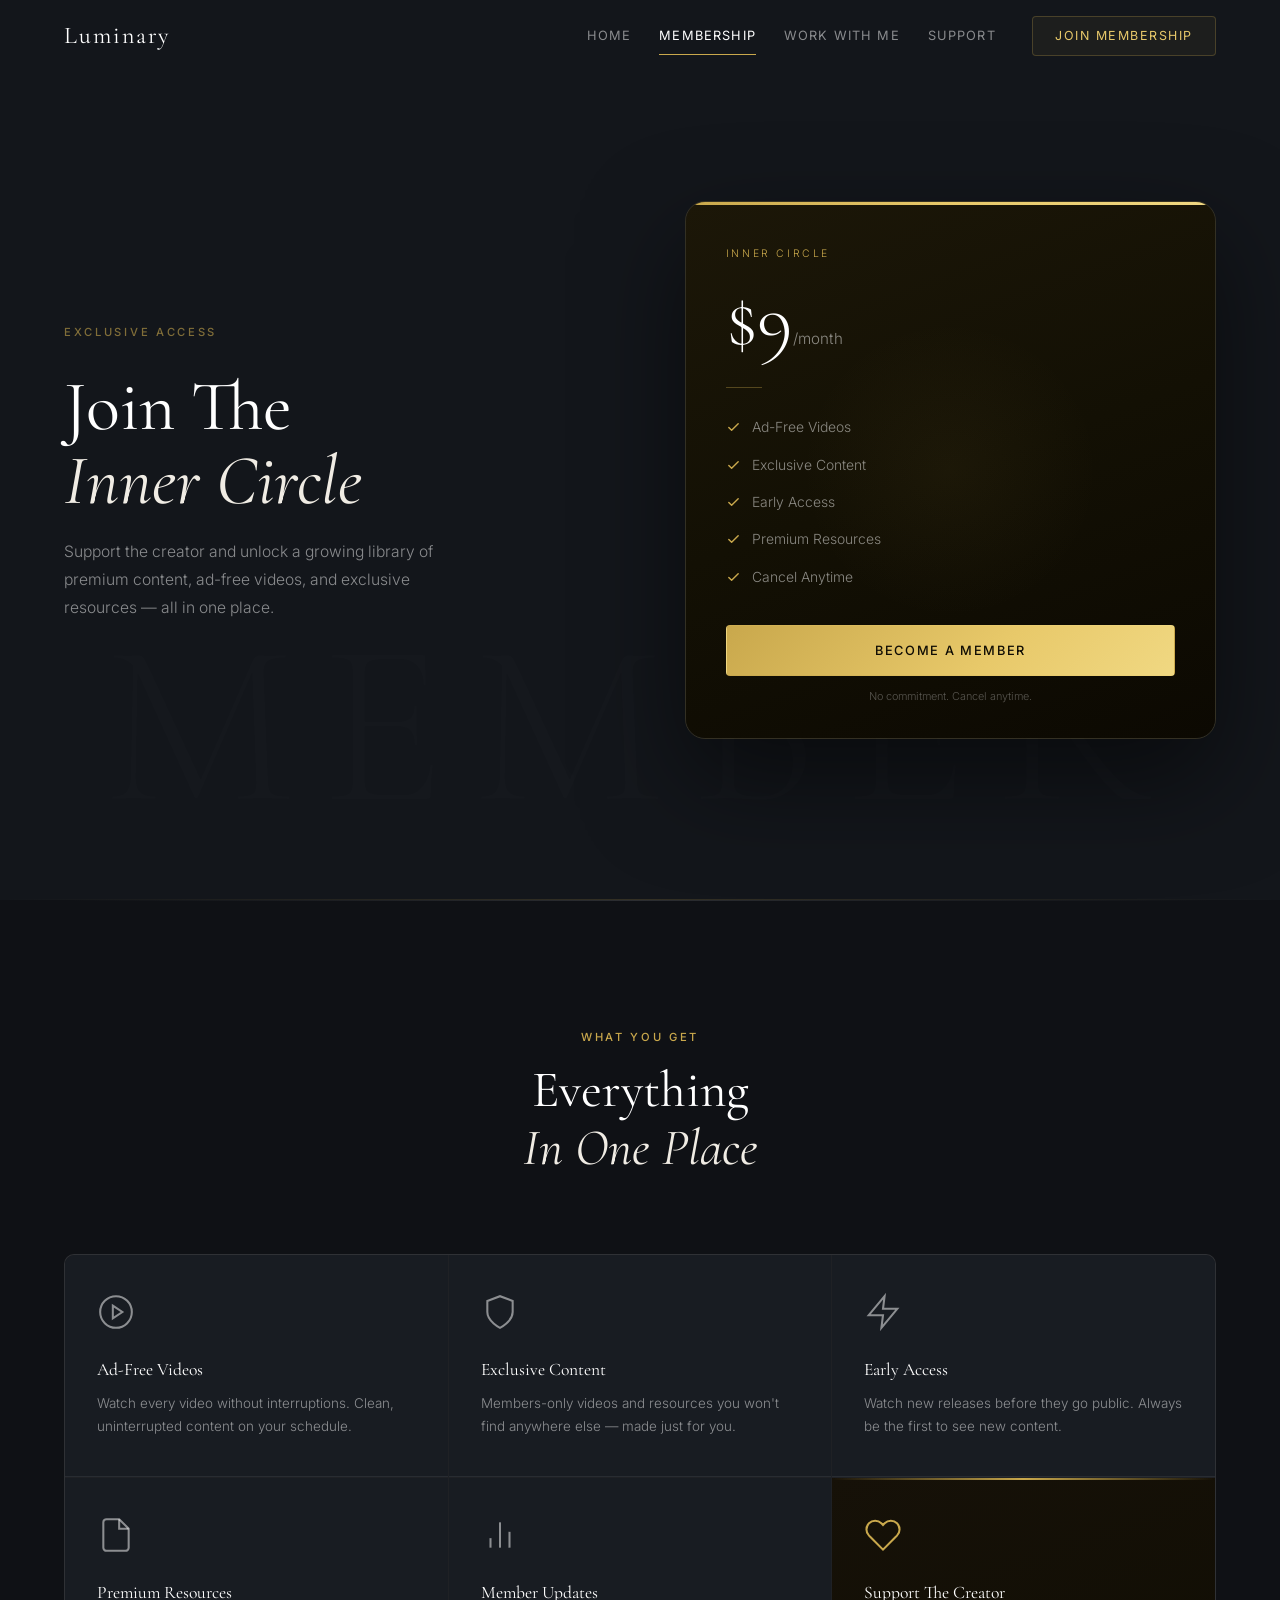
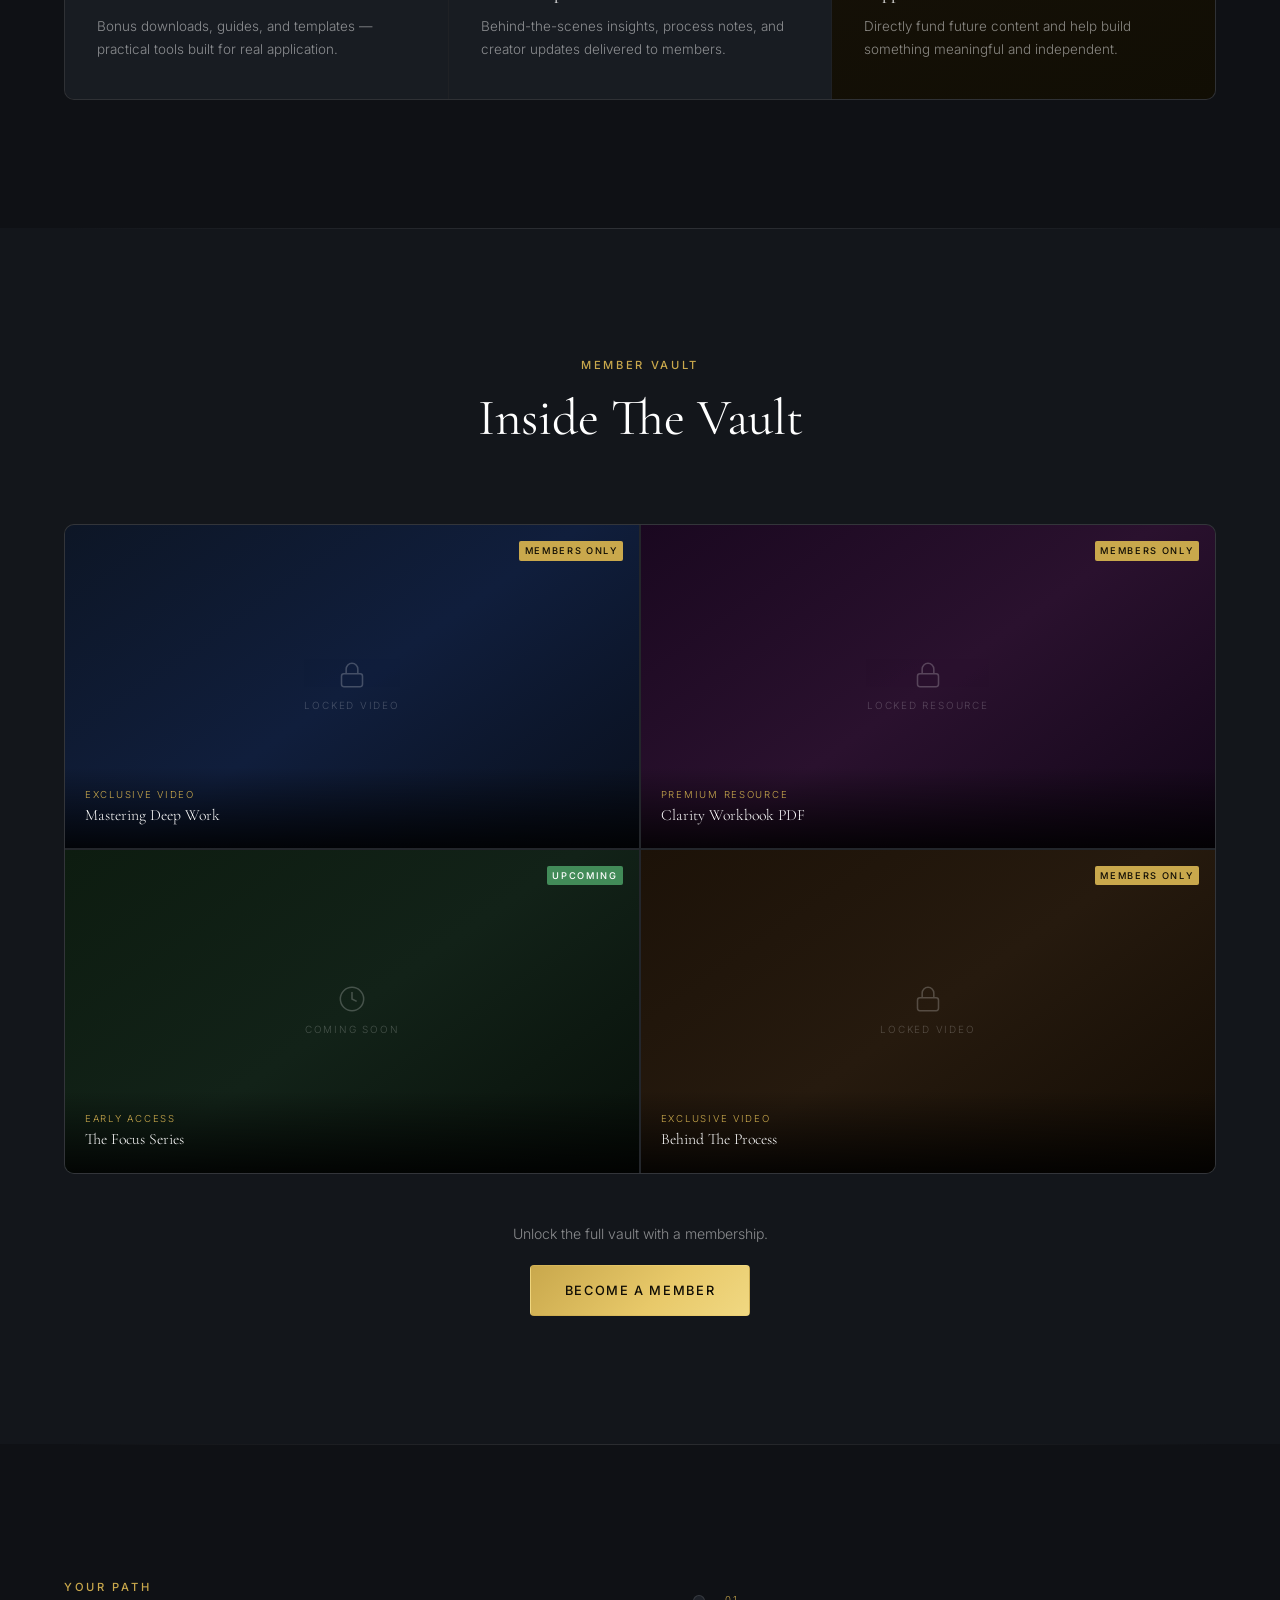
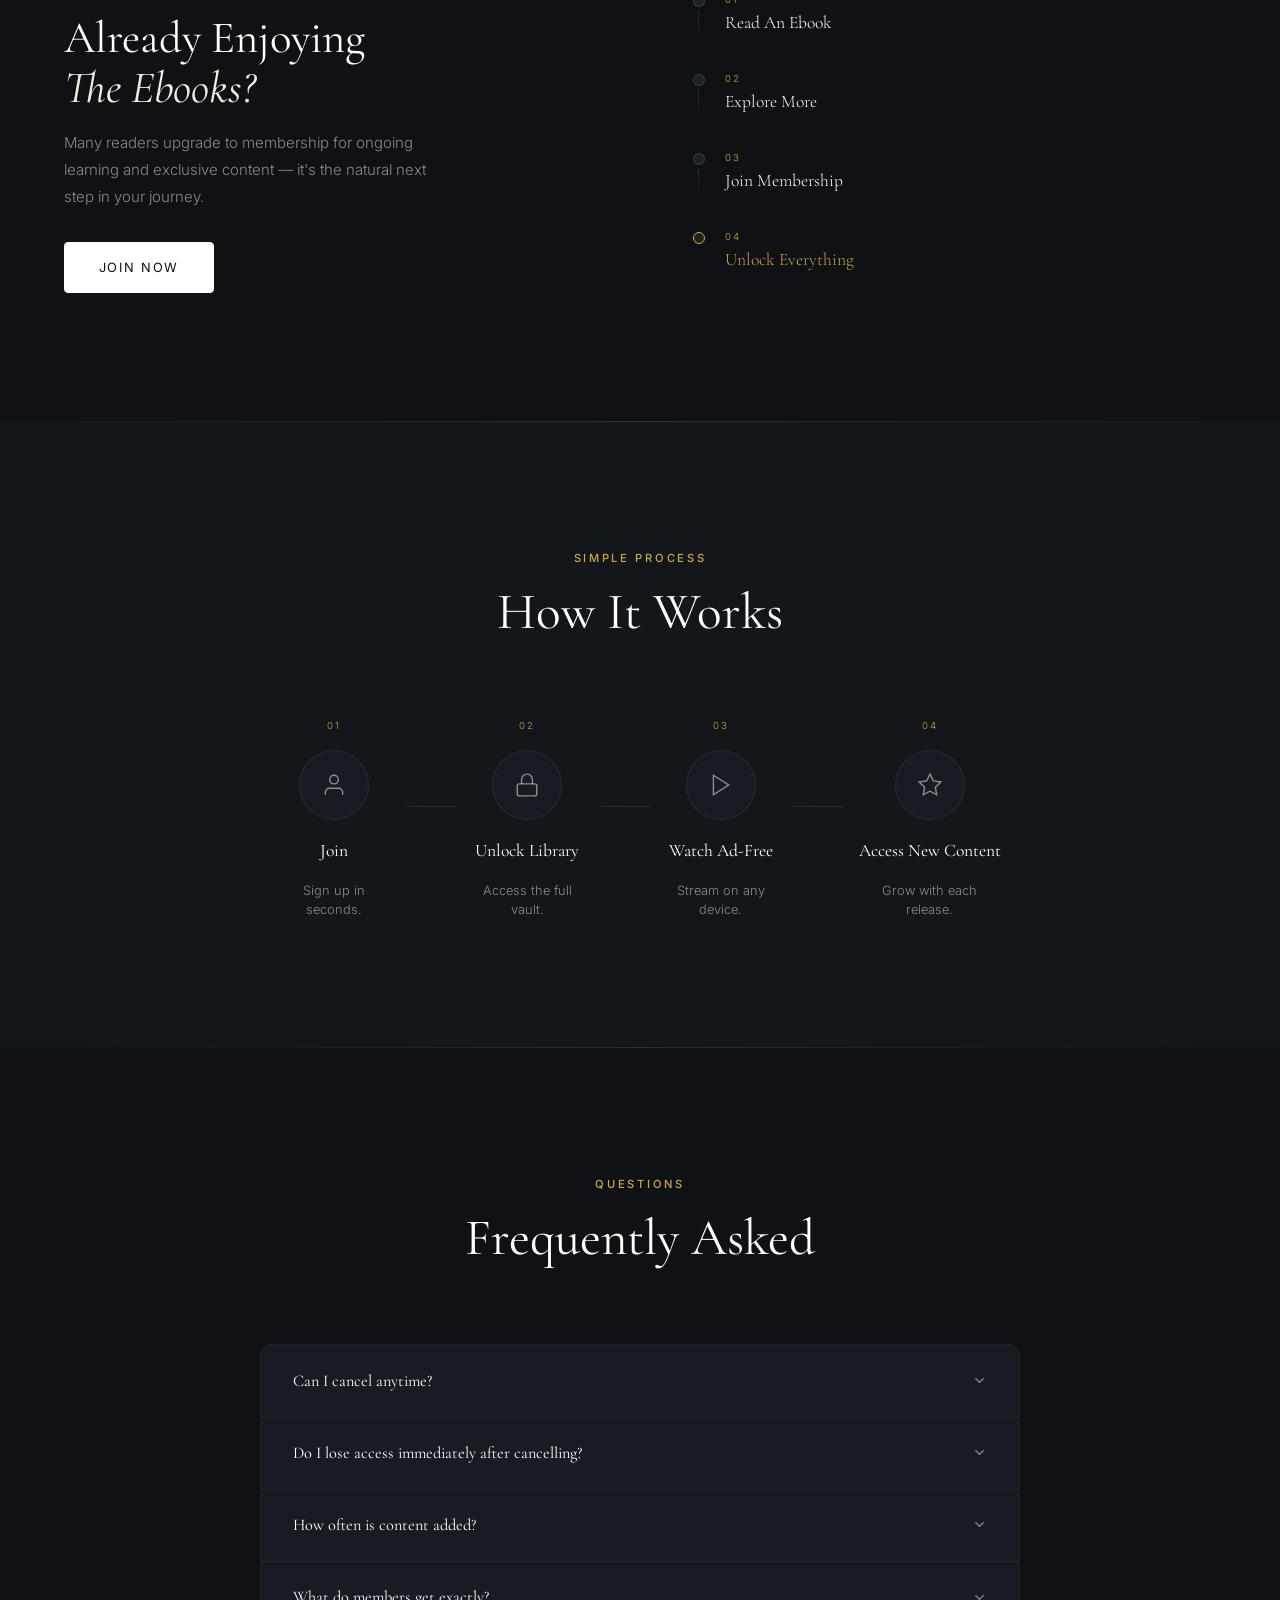
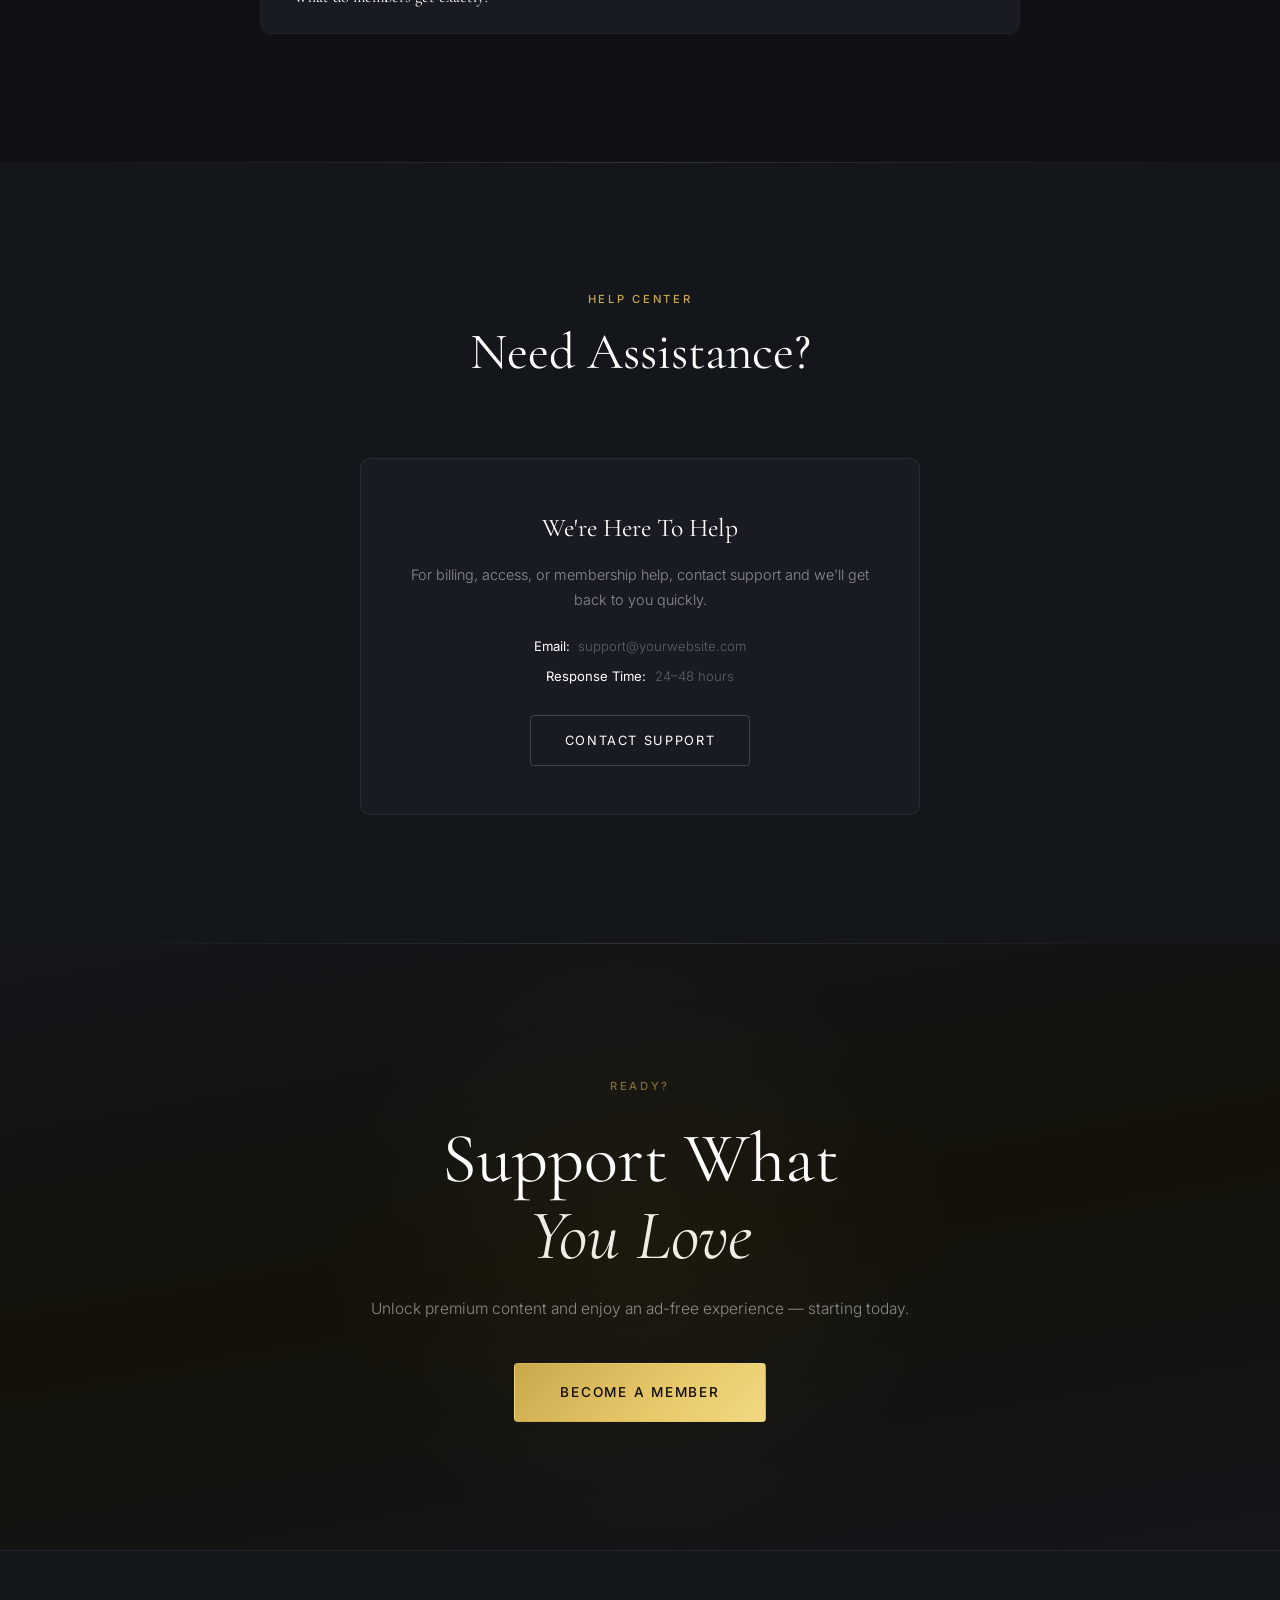
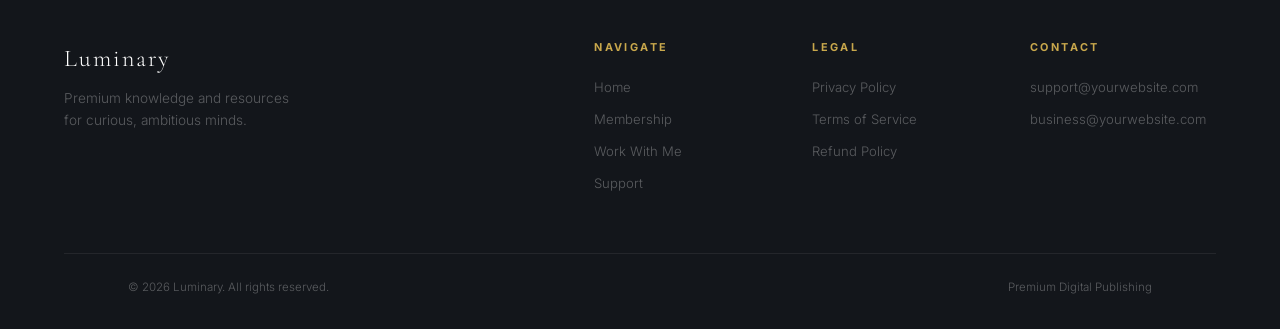
==== commit 61066898: "Expand site to 4 pages with full redesign and new brand system - Rebuilt global design system: deep " ====
--- a/membership.html
+++ b/membership.html
@@ -9,363 +9,304 @@
   <link rel="preconnect" href="https://fonts.gstatic.com" crossorigin />
   <link href="https://fonts.googleapis.com/css2?family=Cormorant+Garamond:ital,wght@0,300;0,400;0,500;0,600;1,300;1,400&family=Inter:wght@300;400;500;600&display=swap" rel="stylesheet" />
 </head>
-<body class="membership-page">
+<body>
 
   <!-- NAV -->
   <nav class="nav" id="nav">
     <div class="nav-inner">
       <a href="index.html" class="nav-logo">Luminary</a>
       <div class="nav-links">
-        <a href="index.html" class="nav-link">Ebooks</a>
+        <a href="index.html" class="nav-link">Home</a>
         <a href="membership.html" class="nav-link active">Membership</a>
-      </div>
-      <a href="#join" class="nav-cta">Join</a>
-      <button class="nav-burger" id="navBurger" aria-label="Menu">
-        <span></span><span></span><span></span>
-      </button>
-    </div>
-    <div class="nav-mobile" id="navMobile">
-      <a href="index.html">Ebooks</a>
+        <a href="work-with-me.html" class="nav-link">Work With Me</a>
+        <a href="support.html" class="nav-link">Support</a>
+      </div>
+      <a href="#join" class="nav-cta">Join Membership</a>
+      <button class="nav-burger" id="navBurger" aria-label="Menu"><span></span><span></span><span></span></button>
+    </div>
+    <div class="nav-drawer" id="navDrawer">
+      <a href="index.html">Home</a>
       <a href="membership.html">Membership</a>
-      <a href="#join" class="nav-mobile-cta">Become A Member</a>
+      <a href="work-with-me.html">Work With Me</a>
+      <a href="support.html">Support</a>
+      <a href="#join" class="nav-drawer-cta">Become A Member</a>
     </div>
   </nav>
 
-  <!-- SECTION 1 — HERO -->
-  <section class="mem-hero" id="join">
+  <!-- S1 — HERO -->
+  <section class="mem-hero-section" id="join">
+    <div class="mem-hero-bg-word">MEMBER</div>
     <div class="mem-hero-inner">
-      <div class="mem-hero-text reveal">
-        <span class="section-label light">Exclusive Access</span>
-        <h1 class="mem-hero-heading">Join The<br /><em>Inner Circle</em></h1>
-        <p class="mem-hero-sub">Support the creator and access a growing library of premium content, ad-free videos, and exclusive resources.</p>
-      </div>
-      <div class="mem-hero-card reveal-up">
+      <div class="reveal-l">
+        <span class="eyebrow dim">Exclusive Access</span>
+        <h1 class="mem-hero-h1">Join The<br /><em>Inner Circle</em></h1>
+        <p class="mem-hero-p">Support the creator and unlock a growing library of premium content, ad-free videos, and exclusive resources — all in one place.</p>
+      </div>
+      <div class="reveal-scale">
         <div class="pricing-card">
           <div class="pricing-card-bg"></div>
-          <div class="pricing-badge">Most Popular</div>
-          <div class="pricing-label">Inner Circle</div>
-          <div class="pricing-price">$9<span class="pricing-period">/month</span></div>
-          <div class="pricing-divider"></div>
-          <ul class="pricing-features">
-            <li>
-              <svg viewBox="0 0 16 16" fill="none"><path d="M3 8l3 3 7-7" stroke="currentColor" stroke-width="1.5" stroke-linecap="round" stroke-linejoin="round"/></svg>
-              Ad-Free Videos
-            </li>
-            <li>
-              <svg viewBox="0 0 16 16" fill="none"><path d="M3 8l3 3 7-7" stroke="currentColor" stroke-width="1.5" stroke-linecap="round" stroke-linejoin="round"/></svg>
-              Exclusive Content
-            </li>
-            <li>
-              <svg viewBox="0 0 16 16" fill="none"><path d="M3 8l3 3 7-7" stroke="currentColor" stroke-width="1.5" stroke-linecap="round" stroke-linejoin="round"/></svg>
-              Early Access
-            </li>
-            <li>
-              <svg viewBox="0 0 16 16" fill="none"><path d="M3 8l3 3 7-7" stroke="currentColor" stroke-width="1.5" stroke-linecap="round" stroke-linejoin="round"/></svg>
-              Premium Resources
-            </li>
-            <li>
-              <svg viewBox="0 0 16 16" fill="none"><path d="M3 8l3 3 7-7" stroke="currentColor" stroke-width="1.5" stroke-linecap="round" stroke-linejoin="round"/></svg>
-              Cancel Anytime
-            </li>
-          </ul>
-          <a href="#" class="btn btn-gold pricing-btn">Become A Member</a>
-          <p class="pricing-note">No commitment. Cancel anytime.</p>
+          <div class="pricing-card-bar"></div>
+          <div class="pricing-card-body">
+            <div class="pricing-badge">Most Popular</div>
+            <div class="pricing-label">Inner Circle</div>
+            <div class="pricing-price">$9<span class="pricing-per">/month</span></div>
+            <div class="pricing-rule"></div>
+            <ul class="pricing-features">
+              <li><svg viewBox="0 0 16 16" fill="none"><path d="M3 8l3 3 7-7" stroke="currentColor" stroke-width="1.5" stroke-linecap="round" stroke-linejoin="round"/></svg>Ad-Free Videos</li>
+              <li><svg viewBox="0 0 16 16" fill="none"><path d="M3 8l3 3 7-7" stroke="currentColor" stroke-width="1.5" stroke-linecap="round" stroke-linejoin="round"/></svg>Exclusive Content</li>
+              <li><svg viewBox="0 0 16 16" fill="none"><path d="M3 8l3 3 7-7" stroke="currentColor" stroke-width="1.5" stroke-linecap="round" stroke-linejoin="round"/></svg>Early Access</li>
+              <li><svg viewBox="0 0 16 16" fill="none"><path d="M3 8l3 3 7-7" stroke="currentColor" stroke-width="1.5" stroke-linecap="round" stroke-linejoin="round"/></svg>Premium Resources</li>
+              <li><svg viewBox="0 0 16 16" fill="none"><path d="M3 8l3 3 7-7" stroke="currentColor" stroke-width="1.5" stroke-linecap="round" stroke-linejoin="round"/></svg>Cancel Anytime</li>
+            </ul>
+            <a href="#" class="btn btn-gold pricing-cta-btn">Become A Member</a>
+            <p class="pricing-note">No commitment. Cancel anytime.</p>
+          </div>
           <div class="pricing-glow"></div>
         </div>
       </div>
     </div>
-    <div class="mem-hero-bg-text">MEMBER</div>
-  </section>
-
-  <!-- SECTION 2 — BENEFITS -->
-  <section class="benefits">
-    <div class="benefits-inner">
-      <div class="section-header reveal">
-        <span class="section-label">What You Get</span>
-        <h2 class="section-title">Everything<br /><em>In One Place</em></h2>
+  </section>
+
+  <!-- S2 — BENEFITS -->
+  <section class="section-wrap divider-top" style="background:var(--bg)">
+    <div class="inner">
+      <div class="sec-head reveal">
+        <span class="eyebrow">What You Get</span>
+        <h2 class="display">Everything<br /><em>In One Place</em></h2>
       </div>
       <div class="benefits-grid">
         <div class="benefit-card reveal">
-          <div class="benefit-icon">
-            <svg viewBox="0 0 24 24" fill="none" stroke="currentColor" stroke-width="1.3"><circle cx="12" cy="12" r="10"/><polygon points="10,8 16,12 10,16"/></svg>
-          </div>
+          <div class="benefit-icon"><svg viewBox="0 0 24 24" fill="none" stroke="currentColor" stroke-width="1.3"><circle cx="12" cy="12" r="10"/><polygon points="10,8 16,12 10,16"/></svg></div>
           <h3>Ad-Free Videos</h3>
-          <p>Watch without interruptions. Every video, uninterrupted, on your schedule.</p>
-        </div>
-        <div class="benefit-card reveal">
-          <div class="benefit-icon">
-            <svg viewBox="0 0 24 24" fill="none" stroke="currentColor" stroke-width="1.3"><path d="M12 22s8-4 8-10V5l-8-3-8 3v7c0 6 8 10 8 10z"/></svg>
-          </div>
-          <h3>Exclusive Videos</h3>
-          <p>Members-only content you won't find anywhere else.</p>
-        </div>
-        <div class="benefit-card reveal">
-          <div class="benefit-icon">
-            <svg viewBox="0 0 24 24" fill="none" stroke="currentColor" stroke-width="1.3"><path d="M13 2L3 14h9l-1 8 10-12h-9l1-8z"/></svg>
-          </div>
+          <p>Watch every video without interruptions. Clean, uninterrupted content on your schedule.</p>
+        </div>
+        <div class="benefit-card reveal">
+          <div class="benefit-icon"><svg viewBox="0 0 24 24" fill="none" stroke="currentColor" stroke-width="1.3"><path d="M12 22s8-4 8-10V5l-8-3-8 3v7c0 6 8 10 8 10z"/></svg></div>
+          <h3>Exclusive Content</h3>
+          <p>Members-only videos and resources you won't find anywhere else — made just for you.</p>
+        </div>
+        <div class="benefit-card reveal">
+          <div class="benefit-icon"><svg viewBox="0 0 24 24" fill="none" stroke="currentColor" stroke-width="1.3"><path d="M13 2L3 14h9l-1 8 10-12h-9l1-8z"/></svg></div>
           <h3>Early Access</h3>
-          <p>Watch new releases before they go public. Stay ahead of the curve.</p>
-        </div>
-        <div class="benefit-card reveal">
-          <div class="benefit-icon">
-            <svg viewBox="0 0 24 24" fill="none" stroke="currentColor" stroke-width="1.3"><path d="M14 2H6a2 2 0 0 0-2 2v16a2 2 0 0 0 2 2h12a2 2 0 0 0 2-2V8z"/><polyline points="14 2 14 8 20 8"/></svg>
-          </div>
+          <p>Watch new releases before they go public. Always be the first to see new content.</p>
+        </div>
+        <div class="benefit-card reveal">
+          <div class="benefit-icon"><svg viewBox="0 0 24 24" fill="none" stroke="currentColor" stroke-width="1.3"><path d="M14 2H6a2 2 0 0 0-2 2v16a2 2 0 0 0 2 2h12a2 2 0 0 0 2-2V8z"/><polyline points="14 2 14 8 20 8"/></svg></div>
           <h3>Premium Resources</h3>
-          <p>Bonus downloads, guides, and templates — practical tools for real work.</p>
-        </div>
-        <div class="benefit-card reveal">
-          <div class="benefit-icon">
-            <svg viewBox="0 0 24 24" fill="none" stroke="currentColor" stroke-width="1.3"><path d="M18 20V10"/><path d="M12 20V4"/><path d="M6 20v-6"/></svg>
-          </div>
+          <p>Bonus downloads, guides, and templates — practical tools built for real application.</p>
+        </div>
+        <div class="benefit-card reveal">
+          <div class="benefit-icon"><svg viewBox="0 0 24 24" fill="none" stroke="currentColor" stroke-width="1.3"><path d="M18 20V10"/><path d="M12 20V4"/><path d="M6 20v-6"/></svg></div>
           <h3>Member Updates</h3>
-          <p>Behind-the-scenes insights, process updates, and creator notes.</p>
-        </div>
-        <div class="benefit-card reveal benefit-card--gold">
-          <div class="benefit-icon">
-            <svg viewBox="0 0 24 24" fill="none" stroke="currentColor" stroke-width="1.3"><path d="M20.84 4.61a5.5 5.5 0 0 0-7.78 0L12 5.67l-1.06-1.06a5.5 5.5 0 0 0-7.78 7.78l1.06 1.06L12 21.23l7.78-7.78 1.06-1.06a5.5 5.5 0 0 0 0-7.78z"/></svg>
-          </div>
+          <p>Behind-the-scenes insights, process notes, and creator updates delivered to members.</p>
+        </div>
+        <div class="benefit-card benefit-card--highlight reveal">
+          <div class="benefit-icon"><svg viewBox="0 0 24 24" fill="none" stroke="currentColor" stroke-width="1.3"><path d="M20.84 4.61a5.5 5.5 0 0 0-7.78 0L12 5.67l-1.06-1.06a5.5 5.5 0 0 0-7.78 7.78l1.06 1.06L12 21.23l7.78-7.78 1.06-1.06a5.5 5.5 0 0 0 0-7.78z"/></svg></div>
           <h3>Support The Creator</h3>
-          <p>Directly fund future content and help build something meaningful.</p>
-        </div>
-      </div>
-    </div>
-  </section>
-
-  <!-- SECTION 3 — CONTENT PREVIEW -->
-  <section class="preview-gallery">
-    <div class="preview-gallery-inner">
-      <div class="section-header reveal">
-        <span class="section-label">Member Vault</span>
-        <h2 class="section-title">Inside The Vault</h2>
-      </div>
-      <div class="preview-grid">
-        <div class="preview-item reveal preview-item--video">
-          <div class="preview-blur">
-            <div class="preview-content-inner">
-              <svg viewBox="0 0 24 24" fill="none" stroke="currentColor" stroke-width="1.3"><rect x="3" y="11" width="18" height="11" rx="2"/><path d="M7 11V7a5 5 0 0 1 10 0v4"/></svg>
-              <span>Locked Video</span>
-            </div>
-            <div class="preview-label-tag">Members Only</div>
-          </div>
-          <div class="preview-overlay">
-            <span class="preview-type">Exclusive Video</span>
-            <span class="preview-title">Mastering Deep Work</span>
-          </div>
-        </div>
-        <div class="preview-item reveal preview-item--resource">
-          <div class="preview-blur">
-            <div class="preview-content-inner">
-              <svg viewBox="0 0 24 24" fill="none" stroke="currentColor" stroke-width="1.3"><rect x="3" y="11" width="18" height="11" rx="2"/><path d="M7 11V7a5 5 0 0 1 10 0v4"/></svg>
-              <span>Locked Resource</span>
-            </div>
-            <div class="preview-label-tag">Members Only</div>
-          </div>
-          <div class="preview-overlay">
-            <span class="preview-type">Premium Resource</span>
-            <span class="preview-title">Clarity Workbook PDF</span>
-          </div>
-        </div>
-        <div class="preview-item reveal preview-item--upcoming">
-          <div class="preview-blur">
-            <div class="preview-content-inner">
-              <svg viewBox="0 0 24 24" fill="none" stroke="currentColor" stroke-width="1.3"><circle cx="12" cy="12" r="10"/><polyline points="12 6 12 12 16 14"/></svg>
-              <span>Coming Soon</span>
-            </div>
-            <div class="preview-label-tag preview-label-tag--upcoming">Upcoming</div>
-          </div>
-          <div class="preview-overlay">
-            <span class="preview-type">Early Access</span>
-            <span class="preview-title">The Focus Series</span>
-          </div>
-        </div>
-        <div class="preview-item reveal preview-item--video">
-          <div class="preview-blur">
-            <div class="preview-content-inner">
-              <svg viewBox="0 0 24 24" fill="none" stroke="currentColor" stroke-width="1.3"><rect x="3" y="11" width="18" height="11" rx="2"/><path d="M7 11V7a5 5 0 0 1 10 0v4"/></svg>
-              <span>Locked Video</span>
-            </div>
-            <div class="preview-label-tag">Members Only</div>
-          </div>
-          <div class="preview-overlay">
-            <span class="preview-type">Exclusive Video</span>
-            <span class="preview-title">Behind The Process</span>
-          </div>
-        </div>
-      </div>
-      <div class="preview-cta reveal">
+          <p>Directly fund future content and help build something meaningful and independent.</p>
+        </div>
+      </div>
+    </div>
+  </section>
+
+  <!-- S3 — CONTENT PREVIEW / VAULT -->
+  <section class="section-wrap divider-top" style="background:var(--bg2)">
+    <div class="inner">
+      <div class="sec-head reveal">
+        <span class="eyebrow">Member Vault</span>
+        <h2 class="display">Inside The Vault</h2>
+      </div>
+      <div class="vault-grid">
+        <div class="vault-item vault-item--v1 reveal">
+          <div class="vault-item-bg"></div>
+          <div class="vault-lock"><svg viewBox="0 0 24 24" fill="none" stroke="currentColor" stroke-width="1.3"><rect x="3" y="11" width="18" height="11" rx="2"/><path d="M7 11V7a5 5 0 0 1 10 0v4"/></svg><span>Locked Video</span></div>
+          <div class="vault-tag vault-tag--gold">Members Only</div>
+          <div class="vault-foot"><div class="vault-type">Exclusive Video</div><div class="vault-name">Mastering Deep Work</div></div>
+        </div>
+        <div class="vault-item vault-item--v2 reveal">
+          <div class="vault-item-bg"></div>
+          <div class="vault-lock"><svg viewBox="0 0 24 24" fill="none" stroke="currentColor" stroke-width="1.3"><rect x="3" y="11" width="18" height="11" rx="2"/><path d="M7 11V7a5 5 0 0 1 10 0v4"/></svg><span>Locked Resource</span></div>
+          <div class="vault-tag vault-tag--gold">Members Only</div>
+          <div class="vault-foot"><div class="vault-type">Premium Resource</div><div class="vault-name">Clarity Workbook PDF</div></div>
+        </div>
+        <div class="vault-item vault-item--v3 reveal">
+          <div class="vault-item-bg"></div>
+          <div class="vault-lock"><svg viewBox="0 0 24 24" fill="none" stroke="currentColor" stroke-width="1.3"><circle cx="12" cy="12" r="10"/><polyline points="12 6 12 12 16 14"/></svg><span>Coming Soon</span></div>
+          <div class="vault-tag vault-tag--green">Upcoming</div>
+          <div class="vault-foot"><div class="vault-type">Early Access</div><div class="vault-name">The Focus Series</div></div>
+        </div>
+        <div class="vault-item vault-item--v4 reveal">
+          <div class="vault-item-bg"></div>
+          <div class="vault-lock"><svg viewBox="0 0 24 24" fill="none" stroke="currentColor" stroke-width="1.3"><rect x="3" y="11" width="18" height="11" rx="2"/><path d="M7 11V7a5 5 0 0 1 10 0v4"/></svg><span>Locked Video</span></div>
+          <div class="vault-tag vault-tag--gold">Members Only</div>
+          <div class="vault-foot"><div class="vault-type">Exclusive Video</div><div class="vault-name">Behind The Process</div></div>
+        </div>
+      </div>
+      <div class="vault-unlock reveal">
         <p>Unlock the full vault with a membership.</p>
         <a href="#join" class="btn btn-gold">Become A Member</a>
       </div>
     </div>
   </section>
 
-  <!-- SECTION 4 — FROM READER TO MEMBER -->
-  <section class="reader-to-member">
-    <div class="reader-to-member-inner">
-      <div class="rtm-text reveal">
-        <span class="section-label">Your Path</span>
-        <h2 class="section-title">Already Enjoying<br /><em>The Ebooks?</em></h2>
-        <p>Membership is designed for readers who want ongoing content and deeper learning — a natural next step.</p>
-        <a href="#join" class="btn btn-primary">Join Now</a>
-      </div>
-      <div class="rtm-timeline reveal-right">
+  <!-- S4 — READER TO MEMBER -->
+  <section class="section-wrap divider-top" style="background:var(--bg)">
+    <div class="rtm-inner">
+      <div class="rtm-text reveal-l">
+        <span class="eyebrow">Your Path</span>
+        <h2>Already Enjoying<br /><em>The Ebooks?</em></h2>
+        <p>Many readers upgrade to membership for ongoing learning and exclusive content — it's the natural next step in your journey.</p>
+        <a href="#join" class="btn btn-white">Join Now</a>
+      </div>
+      <div class="rtm-flow reveal-r">
         <div class="rtm-step">
-          <div class="rtm-step-dot"></div>
-          <div class="rtm-step-content">
-            <span class="rtm-step-num">01</span>
-            <span class="rtm-step-label">Read An Ebook</span>
-          </div>
-        </div>
-        <div class="rtm-line"></div>
+          <div class="rtm-step-left"><div class="rtm-dot"></div><div class="rtm-vert-line"></div></div>
+          <div><div class="rtm-step-num">01</div><div class="rtm-step-label">Read An Ebook</div></div>
+        </div>
         <div class="rtm-step">
-          <div class="rtm-step-dot"></div>
-          <div class="rtm-step-content">
-            <span class="rtm-step-num">02</span>
-            <span class="rtm-step-label">Explore More</span>
-          </div>
-        </div>
-        <div class="rtm-line"></div>
+          <div class="rtm-step-left"><div class="rtm-dot"></div><div class="rtm-vert-line"></div></div>
+          <div><div class="rtm-step-num">02</div><div class="rtm-step-label">Explore More</div></div>
+        </div>
         <div class="rtm-step">
-          <div class="rtm-step-dot"></div>
-          <div class="rtm-step-content">
-            <span class="rtm-step-num">03</span>
-            <span class="rtm-step-label">Join Membership</span>
-          </div>
-        </div>
-        <div class="rtm-line"></div>
+          <div class="rtm-step-left"><div class="rtm-dot"></div><div class="rtm-vert-line"></div></div>
+          <div><div class="rtm-step-num">03</div><div class="rtm-step-label">Join Membership</div></div>
+        </div>
         <div class="rtm-step rtm-step--final">
-          <div class="rtm-step-dot rtm-step-dot--gold"></div>
-          <div class="rtm-step-content">
-            <span class="rtm-step-num">04</span>
-            <span class="rtm-step-label">Access Everything</span>
-          </div>
-        </div>
-      </div>
-    </div>
-  </section>
-
-  <!-- SECTION 5 — HOW IT WORKS -->
-  <section class="how-it-works">
-    <div class="how-it-works-inner">
-      <div class="section-header reveal">
-        <span class="section-label">Simple Process</span>
-        <h2 class="section-title">How It Works</h2>
+          <div class="rtm-step-left"><div class="rtm-dot rtm-dot--gold"></div><div class="rtm-vert-line"></div></div>
+          <div><div class="rtm-step-num">04</div><div class="rtm-step-label">Unlock Everything</div></div>
+        </div>
+      </div>
+    </div>
+  </section>
+
+  <!-- S5 — HOW IT WORKS -->
+  <section class="section-wrap divider-top" style="background:var(--bg2)">
+    <div class="inner">
+      <div class="sec-head reveal">
+        <span class="eyebrow">Simple Process</span>
+        <h2 class="display">How It Works</h2>
       </div>
       <div class="hiw-steps">
         <div class="hiw-step reveal">
           <div class="hiw-num">01</div>
-          <div class="hiw-icon">
-            <svg viewBox="0 0 24 24" fill="none" stroke="currentColor" stroke-width="1.3"><path d="M20 21v-2a4 4 0 0 0-4-4H8a4 4 0 0 0-4 4v2"/><circle cx="12" cy="7" r="4"/></svg>
-          </div>
+          <div class="hiw-icon"><svg viewBox="0 0 24 24" fill="none" stroke="currentColor" stroke-width="1.3"><path d="M20 21v-2a4 4 0 0 0-4-4H8a4 4 0 0 0-4 4v2"/><circle cx="12" cy="7" r="4"/></svg></div>
           <h3>Join</h3>
-          <p>Sign up in seconds. No long forms.</p>
-        </div>
-        <div class="hiw-connector reveal"></div>
+          <p>Sign up in seconds.</p>
+        </div>
+        <div class="hiw-conn reveal"></div>
         <div class="hiw-step reveal">
           <div class="hiw-num">02</div>
-          <div class="hiw-icon">
-            <svg viewBox="0 0 24 24" fill="none" stroke="currentColor" stroke-width="1.3"><rect x="3" y="11" width="18" height="11" rx="2"/><path d="M7 11V7a5 5 0 0 1 10 0v4"/></svg>
-          </div>
-          <h3>Unlock</h3>
-          <p>Instantly access the full member vault.</p>
-        </div>
-        <div class="hiw-connector reveal"></div>
+          <div class="hiw-icon"><svg viewBox="0 0 24 24" fill="none" stroke="currentColor" stroke-width="1.3"><rect x="3" y="11" width="18" height="11" rx="2"/><path d="M7 11V7a5 5 0 0 1 10 0v4"/></svg></div>
+          <h3>Unlock Library</h3>
+          <p>Access the full vault.</p>
+        </div>
+        <div class="hiw-conn reveal"></div>
         <div class="hiw-step reveal">
           <div class="hiw-num">03</div>
-          <div class="hiw-icon">
-            <svg viewBox="0 0 24 24" fill="none" stroke="currentColor" stroke-width="1.3"><polygon points="5,3 19,12 5,21"/></svg>
-          </div>
-          <h3>Watch</h3>
-          <p>Stream ad-free on any device.</p>
-        </div>
-        <div class="hiw-connector reveal"></div>
+          <div class="hiw-icon"><svg viewBox="0 0 24 24" fill="none" stroke="currentColor" stroke-width="1.3"><polygon points="5,3 19,12 5,21"/></svg></div>
+          <h3>Watch Ad-Free</h3>
+          <p>Stream on any device.</p>
+        </div>
+        <div class="hiw-conn reveal"></div>
         <div class="hiw-step reveal">
           <div class="hiw-num">04</div>
-          <div class="hiw-icon">
-            <svg viewBox="0 0 24 24" fill="none" stroke="currentColor" stroke-width="1.3"><polygon points="12,2 15.09,8.26 22,9.27 17,14.14 18.18,21.02 12,17.77 5.82,21.02 7,14.14 2,9.27 8.91,8.26"/></svg>
-          </div>
-          <h3>Enjoy</h3>
-          <p>Grow with every release, every month.</p>
-        </div>
-      </div>
-    </div>
-  </section>
-
-  <!-- SECTION 6 — FAQ -->
-  <section class="faq">
-    <div class="faq-inner">
-      <div class="section-header reveal">
-        <span class="section-label">Questions</span>
-        <h2 class="section-title">Frequently Asked</h2>
+          <div class="hiw-icon"><svg viewBox="0 0 24 24" fill="none" stroke="currentColor" stroke-width="1.3"><polygon points="12,2 15.09,8.26 22,9.27 17,14.14 18.18,21.02 12,17.77 5.82,21.02 7,14.14 2,9.27 8.91,8.26"/></svg></div>
+          <h3>Access New Content</h3>
+          <p>Grow with each release.</p>
+        </div>
+      </div>
+    </div>
+  </section>
+
+  <!-- S6 — FAQ -->
+  <section class="section-wrap divider-top" style="background:var(--bg)">
+    <div class="inner-sm">
+      <div class="sec-head reveal">
+        <span class="eyebrow">Questions</span>
+        <h2 class="display">Frequently Asked</h2>
       </div>
       <div class="faq-list">
         <div class="faq-item reveal">
-          <button class="faq-question" aria-expanded="false">
-            Can I cancel anytime?
-            <svg class="faq-arrow" viewBox="0 0 16 16" fill="none"><path d="M4 6l4 4 4-4" stroke="currentColor" stroke-width="1.5" stroke-linecap="round" stroke-linejoin="round"/></svg>
-          </button>
-          <div class="faq-answer">
-            <p>Yes. Cancel at any time from your account settings. No questions asked, no hoops to jump through.</p>
-          </div>
+          <button class="faq-q" aria-expanded="false">Can I cancel anytime?<svg class="faq-arr" viewBox="0 0 16 16" fill="none"><path d="M4 6l4 4 4-4" stroke="currentColor" stroke-width="1.5" stroke-linecap="round" stroke-linejoin="round"/></svg></button>
+          <div class="faq-a"><p>Yes. Cancel at any time from your account settings — no questions asked, no hoops to jump through.</p></div>
         </div>
         <div class="faq-item reveal">
-          <button class="faq-question" aria-expanded="false">
-            Will I lose access immediately after cancelling?
-            <svg class="faq-arrow" viewBox="0 0 16 16" fill="none"><path d="M4 6l4 4 4-4" stroke="currentColor" stroke-width="1.5" stroke-linecap="round" stroke-linejoin="round"/></svg>
-          </button>
-          <div class="faq-answer">
-            <p>No. You retain full access until the end of your current billing period. We never cut you off mid-cycle.</p>
-          </div>
+          <button class="faq-q" aria-expanded="false">Do I lose access immediately after cancelling?<svg class="faq-arr" viewBox="0 0 16 16" fill="none"><path d="M4 6l4 4 4-4" stroke="currentColor" stroke-width="1.5" stroke-linecap="round" stroke-linejoin="round"/></svg></button>
+          <div class="faq-a"><p>No. You retain full access until the end of your current billing period. We never cut you off mid-cycle.</p></div>
         </div>
         <div class="faq-item reveal">
-          <button class="faq-question" aria-expanded="false">
-            How often is new content added?
-            <svg class="faq-arrow" viewBox="0 0 16 16" fill="none"><path d="M4 6l4 4 4-4" stroke="currentColor" stroke-width="1.5" stroke-linecap="round" stroke-linejoin="round"/></svg>
-          </button>
-          <div class="faq-answer">
-            <p>Regularly — new videos, resources, and exclusive content are added on an ongoing basis. Members are notified with every release.</p>
-          </div>
+          <button class="faq-q" aria-expanded="false">How often is content added?<svg class="faq-arr" viewBox="0 0 16 16" fill="none"><path d="M4 6l4 4 4-4" stroke="currentColor" stroke-width="1.5" stroke-linecap="round" stroke-linejoin="round"/></svg></button>
+          <div class="faq-a"><p>Regularly. New videos, resources, and exclusive content are added on an ongoing basis — members are notified with every release.</p></div>
         </div>
         <div class="faq-item reveal">
-          <button class="faq-question" aria-expanded="false">
-            Is this different from buying an ebook?
-            <svg class="faq-arrow" viewBox="0 0 16 16" fill="none"><path d="M4 6l4 4 4-4" stroke="currentColor" stroke-width="1.5" stroke-linecap="round" stroke-linejoin="round"/></svg>
-          </button>
-          <div class="faq-answer">
-            <p>Yes. Ebooks are one-time purchases. Membership gives you ongoing access to video content, exclusive resources, and new releases — a continuously growing library.</p>
-          </div>
-        </div>
-      </div>
-    </div>
-  </section>
-
-  <!-- SECTION 7 — FINAL CTA -->
-  <section class="mem-final-cta">
-    <div class="mem-final-cta-inner reveal">
-      <span class="section-label light">Ready?</span>
-      <h2 class="mem-final-cta-heading">Support What<br /><em>You Enjoy</em></h2>
-      <p>Unlock premium content and enjoy an ad-free experience — starting today.</p>
+          <button class="faq-q" aria-expanded="false">What do members get exactly?<svg class="faq-arr" viewBox="0 0 16 16" fill="none"><path d="M4 6l4 4 4-4" stroke="currentColor" stroke-width="1.5" stroke-linecap="round" stroke-linejoin="round"/></svg></button>
+          <div class="faq-a"><p>Exclusive ad-free videos, premium downloadable resources, early access to new releases, and behind-the-scenes member updates.</p></div>
+        </div>
+      </div>
+    </div>
+  </section>
+
+  <!-- S7 — SUPPORT -->
+  <section class="section-wrap divider-top" style="background:var(--bg2)">
+    <div class="inner">
+      <div class="sec-head reveal">
+        <span class="eyebrow">Help Center</span>
+        <h2 class="display">Need Assistance?</h2>
+      </div>
+      <div class="support-block reveal">
+        <h3>We're Here To Help</h3>
+        <p>For billing, access, or membership help, contact support and we'll get back to you quickly.</p>
+        <div class="support-block-meta">
+          <div class="support-block-row"><strong>Email:</strong> <a href="mailto:support@yourwebsite.com">support@yourwebsite.com</a></div>
+          <div class="support-block-row"><strong>Response Time:</strong> 24–48 hours</div>
+        </div>
+        <a href="support.html" class="btn btn-outline">Contact Support</a>
+      </div>
+    </div>
+  </section>
+
+  <!-- S8 — FINAL CTA -->
+  <section class="mem-final-section section-wrap">
+    <div class="mem-final-orb"></div>
+    <div class="inner-xs reveal" style="text-align:center;position:relative;">
+      <span class="eyebrow dim">Ready?</span>
+      <h2 class="mem-final-h2">Support What<br /><em>You Love</em></h2>
+      <p class="mem-final-p">Unlock premium content and enjoy an ad-free experience — starting today.</p>
       <a href="#join" class="btn btn-gold btn-lg">Become A Member</a>
     </div>
-    <div class="mem-cta-bg-orb"></div>
-  </section>
-
-  <!-- SECTION 8 — FOOTER -->
+  </section>
+
+  <!-- FOOTER -->
   <footer class="footer">
     <div class="footer-inner">
       <div class="footer-brand">
         <a href="index.html" class="footer-logo">Luminary</a>
-        <p>Premium knowledge for curious minds.</p>
-      </div>
-      <nav class="footer-links">
-        <a href="index.html">Home</a>
-        <a href="membership.html">Membership</a>
-        <a href="#">About</a>
-        <a href="#">Contact</a>
-        <a href="#">Privacy</a>
-        <a href="#">Terms</a>
-      </nav>
-      <div class="footer-copy">© 2026 Luminary. All rights reserved.</div>
+        <p>Premium knowledge and resources for curious, ambitious minds.</p>
+      </div>
+      <div class="footer-right">
+        <div class="footer-col">
+          <h4>Navigate</h4>
+          <a href="index.html">Home</a>
+          <a href="membership.html">Membership</a>
+          <a href="work-with-me.html">Work With Me</a>
+          <a href="support.html">Support</a>
+        </div>
+        <div class="footer-col">
+          <h4>Legal</h4>
+          <a href="#">Privacy Policy</a>
+          <a href="#">Terms of Service</a>
+          <a href="#">Refund Policy</a>
+        </div>
+        <div class="footer-col">
+          <h4>Contact</h4>
+          <a href="mailto:support@yourwebsite.com">support@yourwebsite.com</a>
+          <a href="mailto:business@yourwebsite.com">business@yourwebsite.com</a>
+        </div>
+      </div>
+    </div>
+    <div class="footer-bottom" style="padding-left:clamp(1.5rem,5vw,4rem);padding-right:clamp(1.5rem,5vw,4rem)">
+      <span>© 2026 Luminary. All rights reserved.</span>
+      <span>Premium Digital Publishing</span>
     </div>
   </footer>
 
--- a/styles.css
+++ b/styles.css
@@ -1,120 +1,276 @@
 /* =========================================
-   LUMINARY — Premium Dark Luxury Theme
+   LUMINARY — Premium Dark Luxury Theme v2
    ========================================= */
 
 *, *::before, *::after { box-sizing: border-box; margin: 0; padding: 0; }
 
 :root {
-  --black:   #090909;
-  --dark:    #0f0f0f;
-  --dark2:   #141414;
-  --dark3:   #1a1a1a;
-  --dark4:   #222222;
-  --border:  rgba(255,255,255,0.07);
-  --border2: rgba(255,255,255,0.12);
-  --white:   #ffffff;
-  --off:     #f0ece4;
-  --muted:   rgba(255,255,255,0.45);
-  --muted2:  rgba(255,255,255,0.25);
-  --gold:    #c9a84c;
-  --gold2:   #e8c96a;
-  --gold3:   rgba(201,168,76,0.15);
-  --serif:   'Cormorant Garamond', Georgia, serif;
-  --sans:    'Inter', system-ui, sans-serif;
-  --ease:    cubic-bezier(0.16, 1, 0.3, 1);
-  --ease2:   cubic-bezier(0.4, 0, 0.2, 1);
-  --r:       3px;
-  --r2:      8px;
+  --bg:       #0f1115;
+  --bg2:      #13161b;
+  --bg3:      #181c22;
+  --bg4:      #1d2128;
+  --bg5:      #22262e;
+  --border:   rgba(255,255,255,0.07);
+  --border2:  rgba(255,255,255,0.12);
+  --border3:  rgba(255,255,255,0.18);
+  --white:    #ffffff;
+  --off:      #f0ece4;
+  --muted:    rgba(255,255,255,0.5);
+  --muted2:   rgba(255,255,255,0.3);
+  --muted3:   rgba(255,255,255,0.15);
+  --gold:     #c9a84c;
+  --gold2:    #e8c96a;
+  --gold3:    #f0d882;
+  --gold-bg:  rgba(201,168,76,0.1);
+  --gold-bg2: rgba(201,168,76,0.06);
+  --amber:    #d4915a;
+  --serif:    'Cormorant Garamond', Georgia, serif;
+  --sans:     'Inter', system-ui, sans-serif;
+  --ease:     cubic-bezier(0.16, 1, 0.3, 1);
+  --ease2:    cubic-bezier(0.4, 0, 0.2, 1);
+  --r:        4px;
+  --r2:       10px;
+  --r3:       16px;
 }
 
 html { scroll-behavior: smooth; font-size: 16px; }
 
 body {
-  background: var(--black);
+  background: var(--bg);
   color: var(--white);
   font-family: var(--sans);
   font-weight: 300;
-  line-height: 1.6;
+  line-height: 1.65;
   overflow-x: hidden;
   -webkit-font-smoothing: antialiased;
+  -moz-osx-font-smoothing: grayscale;
 }
 
 img, svg { display: block; max-width: 100%; }
-
 a { color: inherit; text-decoration: none; }
-
-/* =========================================
-   ANIMATIONS
+button { font-family: inherit; }
+
+/* =========================================
+   KEYFRAMES
    ========================================= */
 
 @keyframes fadeUp {
-  from { opacity: 0; transform: translateY(40px); }
+  from { opacity: 0; transform: translateY(36px); }
   to   { opacity: 1; transform: translateY(0); }
 }
 @keyframes fadeRight {
-  from { opacity: 0; transform: translateX(50px); }
+  from { opacity: 0; transform: translateX(48px); }
   to   { opacity: 1; transform: translateX(0); }
 }
 @keyframes fadeLeft {
-  from { opacity: 0; transform: translateX(-30px); }
+  from { opacity: 0; transform: translateX(-32px); }
   to   { opacity: 1; transform: translateX(0); }
 }
-@keyframes fadeIn {
-  from { opacity: 0; }
-  to   { opacity: 1; }
-}
 @keyframes shimmer {
-  0%   { transform: translateX(-100%) rotate(20deg); }
-  100% { transform: translateX(200%) rotate(20deg); }
+  0%   { transform: translateX(-100%) skewX(-15deg); }
+  100% { transform: translateX(250%) skewX(-15deg); }
 }
 @keyframes float {
-  0%, 100% { transform: translateY(0px) rotate(-4deg); }
-  50%       { transform: translateY(-14px) rotate(-4deg); }
+  0%, 100% { transform: perspective(900px) rotateY(-14deg) rotateX(2deg) translateY(0px); }
+  50%       { transform: perspective(900px) rotateY(-14deg) rotateX(2deg) translateY(-16px); }
 }
 @keyframes pulse-glow {
   0%, 100% { opacity: 0.4; transform: scale(1); }
-  50%       { opacity: 0.7; transform: scale(1.05); }
-}
-@keyframes progress-fill {
-  from { width: 0%; }
-  to   { width: 100%; }
-}
-@keyframes slide-in-nav {
-  from { opacity: 0; transform: translateY(-10px); }
+  50%       { opacity: 0.75; transform: scale(1.06); }
+}
+@keyframes slideInNav {
+  from { opacity: 0; transform: translateY(-12px); }
   to   { opacity: 1; transform: translateY(0); }
 }
-@keyframes counter-up {
-  from { transform: translateY(10px); opacity: 0; }
-  to   { transform: translateY(0); opacity: 1; }
-}
+@keyframes dot-blink {
+  0%, 100% { opacity: 1; } 50% { opacity: 0.2; }
+}
+@keyframes line-grow {
+  from { height: 0; } to { height: 100%; }
+}
+@keyframes timeline-dot {
+  from { transform: scale(0); opacity: 0; }
+  to   { transform: scale(1); opacity: 1; }
+}
+
+/* =========================================
+   REVEAL SYSTEM
+   ========================================= */
 
 .reveal {
   opacity: 0;
-  transform: translateY(40px);
-  transition: opacity 0.9s var(--ease), transform 0.9s var(--ease);
-}
-.reveal.visible {
-  opacity: 1;
-  transform: translateY(0);
-}
-.reveal-right {
+  transform: translateY(38px);
+  transition: opacity 0.85s var(--ease), transform 0.85s var(--ease);
+}
+.reveal.visible { opacity: 1; transform: translateY(0); }
+
+.reveal-r {
   opacity: 0;
-  transform: translateX(50px);
-  transition: opacity 0.9s var(--ease), transform 0.9s var(--ease);
-}
-.reveal-right.visible {
-  opacity: 1;
-  transform: translateX(0);
-}
-.reveal-up {
+  transform: translateX(48px);
+  transition: opacity 0.85s var(--ease), transform 0.85s var(--ease);
+}
+.reveal-r.visible { opacity: 1; transform: translateX(0); }
+
+.reveal-l {
   opacity: 0;
-  transform: translateY(60px);
-  transition: opacity 1s var(--ease), transform 1s var(--ease);
-}
-.reveal-up.visible {
-  opacity: 1;
-  transform: translateY(0);
-}
+  transform: translateX(-32px);
+  transition: opacity 0.85s var(--ease), transform 0.85s var(--ease);
+}
+.reveal-l.visible { opacity: 1; transform: translateX(0); }
+
+.reveal-scale {
+  opacity: 0;
+  transform: scale(0.94);
+  transition: opacity 0.85s var(--ease), transform 0.85s var(--ease);
+}
+.reveal-scale.visible { opacity: 1; transform: scale(1); }
+
+/* =========================================
+   TYPOGRAPHY
+   ========================================= */
+
+.serif { font-family: var(--serif); }
+
+h1.display {
+  font-family: var(--serif);
+  font-size: clamp(3rem, 5.5vw, 5.8rem);
+  font-weight: 400;
+  line-height: 1.05;
+  letter-spacing: -0.01em;
+}
+h2.display {
+  font-family: var(--serif);
+  font-size: clamp(2.2rem, 4vw, 3.8rem);
+  font-weight: 400;
+  line-height: 1.12;
+}
+h3.display {
+  font-family: var(--serif);
+  font-size: clamp(1.6rem, 2.5vw, 2.2rem);
+  font-weight: 400;
+  line-height: 1.2;
+}
+
+.gold-text { color: var(--gold); }
+.muted     { color: var(--muted); }
+
+.eyebrow {
+  display: inline-block;
+  font-size: 0.7rem;
+  font-weight: 500;
+  letter-spacing: 0.24em;
+  text-transform: uppercase;
+  color: var(--gold);
+  margin-bottom: 1rem;
+}
+.eyebrow.dim { color: rgba(201,168,76,0.6); }
+
+em { font-style: italic; color: var(--off); }
+
+/* =========================================
+   BUTTONS
+   ========================================= */
+
+.btn {
+  display: inline-flex;
+  align-items: center;
+  justify-content: center;
+  gap: 0.5rem;
+  padding: 0.875rem 2.1rem;
+  border-radius: var(--r);
+  font-family: var(--sans);
+  font-size: 0.8rem;
+  font-weight: 400;
+  letter-spacing: 0.13em;
+  text-transform: uppercase;
+  cursor: pointer;
+  transition: all 0.28s var(--ease2);
+  border: 1px solid transparent;
+  white-space: nowrap;
+  position: relative;
+  overflow: hidden;
+}
+.btn::before {
+  content: '';
+  position: absolute;
+  inset: 0;
+  opacity: 0;
+  transition: opacity 0.2s;
+  background: rgba(255,255,255,0.05);
+}
+.btn:hover::before { opacity: 1; }
+
+.btn-white {
+  background: var(--white);
+  color: var(--bg);
+  border-color: var(--white);
+}
+.btn-white:hover {
+  background: var(--off);
+  transform: translateY(-1px);
+  box-shadow: 0 10px 32px rgba(255,255,255,0.1);
+}
+
+.btn-outline {
+  background: transparent;
+  color: var(--white);
+  border-color: var(--border3);
+}
+.btn-outline:hover {
+  border-color: rgba(255,255,255,0.45);
+  transform: translateY(-1px);
+}
+
+.btn-gold {
+  background: linear-gradient(135deg, var(--gold) 0%, var(--gold2) 60%, var(--gold3) 100%);
+  color: #0f0c04;
+  border-color: transparent;
+  font-weight: 500;
+}
+.btn-gold:hover {
+  transform: translateY(-2px);
+  box-shadow: 0 10px 36px rgba(201,168,76,0.28);
+}
+
+.btn-ghost {
+  background: var(--gold-bg2);
+  color: var(--gold2);
+  border-color: rgba(201,168,76,0.22);
+}
+.btn-ghost:hover {
+  background: var(--gold-bg);
+  border-color: rgba(201,168,76,0.4);
+  transform: translateY(-1px);
+}
+
+.btn-lg { padding: 1.1rem 2.8rem; font-size: 0.85rem; }
+.btn-sm { padding: 0.6rem 1.4rem; font-size: 0.72rem; }
+
+/* =========================================
+   SECTIONS
+   ========================================= */
+
+.section-wrap {
+  padding: clamp(5rem, 10vw, 9rem) clamp(1.5rem, 5vw, 4rem);
+  position: relative;
+}
+.section-wrap + .section-wrap::before,
+.divider-top::before {
+  content: '';
+  position: absolute;
+  top: 0; left: clamp(1.5rem, 5vw, 4rem); right: clamp(1.5rem, 5vw, 4rem);
+  height: 1px;
+  background: linear-gradient(90deg, transparent, var(--border2), transparent);
+}
+.inner { max-width: 1200px; margin: 0 auto; }
+.inner-sm { max-width: 760px; margin: 0 auto; }
+.inner-xs { max-width: 560px; margin: 0 auto; }
+
+.sec-head {
+  text-align: center;
+  margin-bottom: clamp(3rem, 6vw, 5rem);
+}
+.sec-head .eyebrow { display: block; }
 
 /* =========================================
    NAVIGATION
@@ -122,21 +278,18 @@
 
 .nav {
   position: fixed;
-  top: 0;
-  left: 0;
-  right: 0;
-  z-index: 100;
+  top: 0; left: 0; right: 0;
+  z-index: 200;
   padding: 0 clamp(1.5rem, 5vw, 4rem);
-  transition: background 0.4s var(--ease2), backdrop-filter 0.4s var(--ease2),
-              border-color 0.4s var(--ease2);
   border-bottom: 1px solid transparent;
-  animation: slide-in-nav 0.6s var(--ease) both;
-}
-
+  transition: background 0.4s var(--ease2), border-color 0.4s var(--ease2),
+              backdrop-filter 0.4s var(--ease2);
+  animation: slideInNav 0.7s var(--ease) both;
+}
 .nav.scrolled {
-  background: rgba(9,9,9,0.85);
-  backdrop-filter: blur(20px) saturate(1.8);
-  -webkit-backdrop-filter: blur(20px) saturate(1.8);
+  background: rgba(15,17,21,0.82);
+  backdrop-filter: blur(24px) saturate(1.6);
+  -webkit-backdrop-filter: blur(24px) saturate(1.6);
   border-bottom-color: var(--border);
 }
 
@@ -146,7 +299,7 @@
   height: 72px;
   display: flex;
   align-items: center;
-  gap: 2rem;
+  gap: 1.5rem;
 }
 
 .nav-logo {
@@ -156,55 +309,50 @@
   letter-spacing: 0.08em;
   color: var(--white);
   flex-shrink: 0;
+  margin-right: auto;
 }
 
 .nav-links {
   display: flex;
-  gap: 2rem;
-  margin-left: auto;
-}
-
+  gap: 0.25rem;
+}
 .nav-link {
-  font-size: 0.82rem;
+  font-size: 0.8rem;
   font-weight: 400;
-  letter-spacing: 0.1em;
+  letter-spacing: 0.09em;
   text-transform: uppercase;
   color: var(--muted);
-  transition: color 0.2s;
-  position: relative;
-}
-.nav-link::after {
+  padding: 0.4rem 0.75rem;
+  border-radius: var(--r);
+  transition: color 0.2s, background 0.2s;
+  position: relative;
+}
+.nav-link:hover { color: var(--white); background: rgba(255,255,255,0.04); }
+.nav-link.active { color: var(--white); }
+.nav-link.active::after {
   content: '';
   position: absolute;
-  bottom: -4px;
-  left: 0;
-  width: 0;
+  bottom: -2px; left: 0.75rem; right: 0.75rem;
   height: 1px;
   background: var(--gold);
-  transition: width 0.3s var(--ease);
-}
-.nav-link:hover,
-.nav-link.active { color: var(--white); }
-.nav-link.active::after,
-.nav-link:hover::after { width: 100%; }
+}
 
 .nav-cta {
-  margin-left: 1.5rem;
-  padding: 0.5rem 1.25rem;
-  background: transparent;
-  border: 1px solid var(--border2);
+  padding: 0.55rem 1.4rem;
+  background: var(--gold-bg2);
+  border: 1px solid rgba(201,168,76,0.25);
   border-radius: var(--r);
-  font-size: 0.8rem;
+  font-size: 0.78rem;
   font-weight: 400;
   letter-spacing: 0.12em;
   text-transform: uppercase;
-  color: var(--white);
-  transition: background 0.25s, border-color 0.25s, color 0.25s;
+  color: var(--gold2);
+  transition: all 0.25s var(--ease2);
 }
 .nav-cta:hover {
-  background: var(--gold3);
-  border-color: var(--gold);
-  color: var(--gold2);
+  background: var(--gold-bg);
+  border-color: rgba(201,168,76,0.45);
+  box-shadow: 0 0 20px rgba(201,168,76,0.12);
 }
 
 .nav-burger {
@@ -215,350 +363,293 @@
   border: none;
   cursor: pointer;
   padding: 4px;
-  margin-left: auto;
 }
 .nav-burger span {
   display: block;
   width: 22px;
   height: 1.5px;
   background: var(--white);
-  transition: transform 0.3s, opacity 0.3s;
+  transition: transform 0.3s var(--ease2), opacity 0.2s;
 }
 .nav-burger.open span:nth-child(1) { transform: translateY(6.5px) rotate(45deg); }
 .nav-burger.open span:nth-child(2) { opacity: 0; }
 .nav-burger.open span:nth-child(3) { transform: translateY(-6.5px) rotate(-45deg); }
 
-.nav-mobile {
+.nav-drawer {
   display: none;
   flex-direction: column;
-  gap: 0;
-  background: rgba(9,9,9,0.97);
-  backdrop-filter: blur(20px);
+  background: rgba(13,15,19,0.98);
+  backdrop-filter: blur(24px);
   border-top: 1px solid var(--border);
-  padding: 1rem 0;
   max-height: 0;
   overflow: hidden;
   transition: max-height 0.4s var(--ease);
 }
-.nav-mobile.open {
-  max-height: 300px;
-}
-.nav-mobile a {
+.nav-drawer.open { max-height: 360px; }
+.nav-drawer a {
   padding: 1rem 2rem;
-  font-size: 0.9rem;
-  letter-spacing: 0.08em;
+  font-size: 0.88rem;
+  letter-spacing: 0.09em;
   text-transform: uppercase;
   color: var(--muted);
+  border-bottom: 1px solid var(--border);
   transition: color 0.2s;
-  border-bottom: 1px solid var(--border);
-}
-.nav-mobile a:last-child { border-bottom: none; }
-.nav-mobile a:hover { color: var(--white); }
-.nav-mobile-cta {
-  color: var(--gold) !important;
-}
-
-/* =========================================
-   BUTTONS
-   ========================================= */
-
-.btn {
-  display: inline-flex;
-  align-items: center;
-  justify-content: center;
-  padding: 0.85rem 2rem;
-  border-radius: var(--r);
-  font-family: var(--sans);
-  font-size: 0.82rem;
-  font-weight: 400;
-  letter-spacing: 0.12em;
-  text-transform: uppercase;
-  cursor: pointer;
-  transition: all 0.25s var(--ease2);
-  border: 1px solid transparent;
-  position: relative;
-  overflow: hidden;
-  white-space: nowrap;
-}
-.btn::after {
-  content: '';
-  position: absolute;
-  inset: 0;
-  background: rgba(255,255,255,0.04);
-  opacity: 0;
-  transition: opacity 0.2s;
-}
-.btn:hover::after { opacity: 1; }
-
-.btn-primary {
-  background: var(--white);
-  color: var(--black);
-  border-color: var(--white);
-}
-.btn-primary:hover {
-  background: var(--off);
-  transform: translateY(-1px);
-  box-shadow: 0 8px 30px rgba(255,255,255,0.12);
-}
-
-.btn-ghost {
-  background: transparent;
+}
+.nav-drawer a:last-child { border-bottom: none; }
+.nav-drawer a:hover { color: var(--white); }
+.nav-drawer-cta { color: var(--gold) !important; }
+
+/* =========================================
+   FOOTER
+   ========================================= */
+
+.footer {
+  background: var(--bg2);
+  border-top: 1px solid var(--border);
+  padding: clamp(3.5rem, 7vw, 5.5rem) clamp(1.5rem, 5vw, 4rem) 2rem;
+}
+.footer-inner {
+  max-width: 1200px;
+  margin: 0 auto;
+  display: grid;
+  grid-template-columns: 1.5fr 2fr;
+  gap: 4rem;
+}
+.footer-logo {
+  font-family: var(--serif);
+  font-size: 1.5rem;
   color: var(--white);
-  border-color: var(--border2);
-}
-.btn-ghost:hover {
-  border-color: rgba(255,255,255,0.4);
-  transform: translateY(-1px);
-}
-
-.btn-gold {
-  background: linear-gradient(135deg, var(--gold), var(--gold2));
-  color: var(--black);
-  border-color: transparent;
-  font-weight: 500;
-}
-.btn-gold:hover {
-  transform: translateY(-1px);
-  box-shadow: 0 8px 30px rgba(201,168,76,0.3);
-}
-
-.btn-lg {
-  padding: 1.1rem 2.8rem;
-  font-size: 0.88rem;
-}
-
-/* =========================================
-   SECTION COMMON
-   ========================================= */
-
-.section-label {
-  display: inline-block;
-  font-size: 0.72rem;
-  font-weight: 500;
+  letter-spacing: 0.08em;
+  display: block;
+  margin-bottom: 0.6rem;
+}
+.footer-brand p { font-size: 0.85rem; color: var(--muted2); line-height: 1.6; max-width: 240px; }
+
+.footer-right {
+  display: grid;
+  grid-template-columns: repeat(3, 1fr);
+  gap: 2rem;
+}
+.footer-col h4 {
+  font-size: 0.68rem;
   letter-spacing: 0.22em;
   text-transform: uppercase;
   color: var(--gold);
-  margin-bottom: 1rem;
-}
-.section-label.light { color: rgba(201,168,76,0.7); }
-
-.section-header {
-  text-align: center;
-  margin-bottom: clamp(3rem, 6vw, 5rem);
-}
-
-.section-title {
-  font-family: var(--serif);
-  font-size: clamp(2.2rem, 4vw, 3.5rem);
-  font-weight: 400;
-  line-height: 1.15;
-  color: var(--white);
-}
-.section-title em {
-  font-style: italic;
-  color: var(--off);
-}
-
-/* =========================================
-   HOME HERO
-   ========================================= */
-
-.hero {
+  margin-bottom: 1.25rem;
+}
+.footer-col a {
+  display: block;
+  font-size: 0.82rem;
+  color: var(--muted2);
+  margin-bottom: 0.65rem;
+  transition: color 0.2s;
+}
+.footer-col a:hover { color: var(--white); }
+
+.footer-bottom {
+  max-width: 1200px;
+  margin: 3rem auto 0;
+  padding-top: 1.5rem;
+  border-top: 1px solid var(--border);
+  display: flex;
+  justify-content: space-between;
+  align-items: center;
+  gap: 1rem;
+  flex-wrap: wrap;
+  font-size: 0.72rem;
+  color: var(--muted2);
+}
+
+/* =========================================
+   HERO — HOME
+   ========================================= */
+
+.hero-home {
   min-height: 100vh;
   display: flex;
-  flex-direction: column;
-  justify-content: center;
+  align-items: center;
   padding: 120px clamp(1.5rem, 5vw, 4rem) 80px;
   position: relative;
   overflow: hidden;
-}
-
-.hero::before {
+  background: var(--bg);
+}
+.hero-home::after {
   content: '';
   position: absolute;
-  top: -20%;
-  right: -10%;
-  width: 60vw;
-  height: 60vw;
-  background: radial-gradient(ellipse, rgba(201,168,76,0.04) 0%, transparent 65%);
+  top: -30%;
+  right: -15%;
+  width: 70vw;
+  height: 70vw;
+  background: radial-gradient(ellipse, rgba(201,168,76,0.045) 0%, transparent 65%);
   pointer-events: none;
 }
 
-.hero-inner {
+.hero-home-inner {
   max-width: 1200px;
   margin: 0 auto;
   width: 100%;
   display: grid;
   grid-template-columns: 1fr 1fr;
   align-items: center;
-  gap: clamp(3rem, 6vw, 8rem);
-}
-
-.hero-label {
-  display: inline-block;
-  font-size: 0.72rem;
+  gap: clamp(3rem, 7vw, 9rem);
+}
+
+.hero-eyebrow {
+  font-size: 0.7rem;
   font-weight: 500;
-  letter-spacing: 0.22em;
+  letter-spacing: 0.24em;
   text-transform: uppercase;
   color: var(--gold);
   margin-bottom: 1.5rem;
-  animation-delay: 0.1s;
-}
-
-.hero-heading {
-  font-family: var(--serif);
-  font-size: clamp(3rem, 5.5vw, 5.5rem);
+  display: flex;
+  align-items: center;
+  gap: 0.6rem;
+}
+.hero-eyebrow::before {
+  content: '';
+  width: 20px;
+  height: 1px;
+  background: var(--gold);
+  flex-shrink: 0;
+}
+
+.hero-home h1 {
+  font-family: var(--serif);
+  font-size: clamp(3rem, 5.5vw, 5.8rem);
   font-weight: 400;
-  line-height: 1.05;
+  line-height: 1.04;
   color: var(--white);
   margin-bottom: 1.5rem;
-  animation-delay: 0.2s;
-}
-.hero-heading em {
-  font-style: italic;
-  color: var(--off);
-}
-
-.hero-sub {
-  font-size: clamp(0.95rem, 1.5vw, 1.1rem);
+}
+
+.hero-home p {
+  font-size: clamp(0.95rem, 1.5vw, 1.08rem);
   color: var(--muted);
   max-width: 420px;
   margin-bottom: 2.5rem;
-  line-height: 1.75;
-  animation-delay: 0.3s;
-}
-
-.hero-actions {
-  display: flex;
-  gap: 1rem;
-  flex-wrap: wrap;
-  animation-delay: 0.4s;
-}
-
-/* Hero Book Visual */
-.hero-visual {
+  line-height: 1.8;
+}
+
+.hero-actions { display: flex; gap: 1rem; flex-wrap: wrap; }
+
+/* Book visual */
+.book-stage {
+  position: relative;
   display: flex;
   justify-content: center;
   align-items: center;
 }
 
-.hero-book-stage {
-  position: relative;
-  width: 280px;
-  height: 380px;
-  display: flex;
-  justify-content: center;
-  align-items: center;
-}
-
-.hero-book {
+.book-3d {
   position: relative;
   width: 220px;
   height: 310px;
+  animation: float 5.5s ease-in-out infinite;
   transform-style: preserve-3d;
-  transform: perspective(1000px) rotateY(-15deg) rotateX(3deg);
-  animation: float 5s ease-in-out infinite;
-}
-
-.hero-book-cover {
+}
+
+.book-cover {
   position: absolute;
   inset: 0;
-  background: linear-gradient(145deg, #1a1508, #2d2010, #1a1508);
-  border-radius: 3px 8px 8px 3px;
-  border: 1px solid rgba(201,168,76,0.25);
-  overflow: hidden;
+  border-radius: 3px 10px 10px 3px;
+  overflow: hidden;
+  background: linear-gradient(150deg, #1a1408, #231b08, #191307);
+  border: 1px solid rgba(201,168,76,0.18);
   box-shadow:
-    inset 0 0 0 1px rgba(201,168,76,0.08),
-    4px 8px 40px rgba(0,0,0,0.6),
-    0 0 80px rgba(201,168,76,0.06);
-}
-
-.hero-book-spine {
+    8px 20px 60px rgba(0,0,0,0.7),
+    inset 0 1px 0 rgba(201,168,76,0.08),
+    0 0 0 1px rgba(255,255,255,0.03);
+}
+
+.book-spine {
   position: absolute;
   left: -14px;
   top: 0;
   width: 14px;
   height: 100%;
-  background: linear-gradient(to right, #0e0b04, #1a1508);
-  border-radius: 3px 0 0 3px;
-  border-left: 1px solid rgba(201,168,76,0.15);
-  border-top: 1px solid rgba(201,168,76,0.15);
-  border-bottom: 1px solid rgba(201,168,76,0.15);
-}
-
-.hero-book-cover-inner {
+  background: linear-gradient(to right, #0c0901, #1a1408);
+  border-radius: 4px 0 0 4px;
+  border: 1px solid rgba(201,168,76,0.12);
+  border-right: none;
+}
+
+.book-inner {
   position: absolute;
   inset: 0;
-  padding: 2rem 1.5rem;
+  padding: 2.2rem 1.6rem;
   display: flex;
   flex-direction: column;
-  justify-content: flex-end;
-}
-
-.hero-book-tag {
-  position: absolute;
-  top: 1.5rem;
-  left: 1.5rem;
-  font-size: 0.6rem;
+}
+
+.book-badge {
+  display: inline-block;
+  align-self: flex-start;
+  font-size: 0.56rem;
   letter-spacing: 0.2em;
   text-transform: uppercase;
   color: var(--gold);
-  border: 1px solid rgba(201,168,76,0.4);
-  padding: 0.2em 0.6em;
+  border: 1px solid rgba(201,168,76,0.35);
+  padding: 0.2em 0.55em;
   border-radius: 2px;
-}
-
-.hero-book-title {
-  font-family: var(--serif);
-  font-size: 1.35rem;
+  margin-bottom: auto;
+}
+
+.book-title-text {
+  font-family: var(--serif);
+  font-size: 1.3rem;
   font-weight: 400;
   line-height: 1.2;
   color: var(--off);
   margin-bottom: 0.5rem;
 }
-.hero-book-sub {
-  font-size: 0.65rem;
+
+.book-author {
+  font-size: 0.6rem;
   letter-spacing: 0.18em;
   text-transform: uppercase;
-  color: var(--gold);
-  margin-bottom: 0.3rem;
-}
-.hero-book-pages {
-  font-size: 0.65rem;
   color: var(--muted2);
-  letter-spacing: 0.1em;
-}
-
-.hero-book-sheen {
-  position: absolute;
-  top: 0;
-  left: -40%;
-  width: 30%;
+}
+
+.book-deco {
+  position: absolute;
+  top: 50%;
+  left: 50%;
+  transform: translate(-50%, -50%);
+  width: 80%;
+  height: 1px;
+  background: linear-gradient(90deg, transparent, rgba(201,168,76,0.15), transparent);
+  top: 55%;
+}
+
+.book-sheen {
+  position: absolute;
+  top: 0; left: -60%;
+  width: 40%;
   height: 100%;
   background: linear-gradient(105deg, transparent, rgba(255,255,255,0.06), transparent);
-  animation: shimmer 4s ease-in-out infinite;
-}
-
-.hero-book-shadow {
-  position: absolute;
-  bottom: -30px;
+  animation: shimmer 5s ease-in-out infinite;
+}
+
+.book-shadow {
+  position: absolute;
+  bottom: -35px;
   left: 50%;
   transform: translateX(-50%);
-  width: 70%;
-  height: 30px;
-  background: radial-gradient(ellipse, rgba(0,0,0,0.5) 0%, transparent 70%);
+  width: 65%;
+  height: 28px;
+  background: radial-gradient(ellipse, rgba(0,0,0,0.55) 0%, transparent 70%);
   filter: blur(10px);
 }
 
-.hero-glow {
-  position: absolute;
-  inset: -40px;
-  background: radial-gradient(ellipse, rgba(201,168,76,0.08) 0%, transparent 60%);
-  animation: pulse-glow 4s ease-in-out infinite;
+.book-glow {
+  position: absolute;
+  inset: -50px;
+  background: radial-gradient(ellipse, rgba(201,168,76,0.07) 0%, transparent 60%);
+  animation: pulse-glow 5s ease-in-out infinite;
   pointer-events: none;
 }
 
-.hero-scroll-hint {
+.scroll-cue {
   position: absolute;
   bottom: 2.5rem;
   left: 50%;
@@ -567,98 +658,80 @@
   flex-direction: column;
   align-items: center;
   gap: 0.5rem;
-  color: var(--muted2);
-  font-size: 0.65rem;
-  letter-spacing: 0.2em;
+  color: var(--muted3);
+  font-size: 0.62rem;
+  letter-spacing: 0.22em;
   text-transform: uppercase;
-  animation: fadeIn 1s 1.2s both;
-}
-.hero-scroll-line {
+  opacity: 0;
+  animation: fadeUp 0.6s 1.4s forwards;
+}
+.scroll-cue-line {
   width: 1px;
-  height: 40px;
-  background: linear-gradient(to bottom, var(--muted2), transparent);
-  animation: pulse-glow 2s ease-in-out infinite;
+  height: 44px;
+  background: linear-gradient(to bottom, var(--muted3), transparent);
 }
 
 /* =========================================
    EBOOK SHOWCASE
    ========================================= */
 
-.ebooks {
+.ebook-section {
+  background: var(--bg2);
   padding: clamp(5rem, 10vw, 9rem) clamp(1.5rem, 5vw, 4rem);
-  background: var(--dark);
-  position: relative;
-}
-.ebooks::before {
-  content: '';
-  position: absolute;
-  top: 0;
-  left: 0;
-  right: 0;
-  height: 1px;
-  background: linear-gradient(90deg, transparent, var(--border2), transparent);
-}
-
-.ebooks-inner {
-  max-width: 1200px;
-  margin: 0 auto;
-}
-
-.ebook-showcase {
-  position: relative;
-}
-
-.ebook-nav {
-  display: flex;
-  gap: 1.5rem;
-  margin-bottom: 3rem;
+  position: relative;
+}
+
+.ebook-slider-wrap {
+  position: relative;
+  overflow: hidden;
+}
+
+.ebook-tabs {
+  display: flex;
   justify-content: center;
-}
-
-.ebook-nav-btn {
+  gap: 0;
+  margin-bottom: 3.5rem;
+  border: 1px solid var(--border);
+  border-radius: var(--r);
+  width: fit-content;
+  margin-left: auto;
+  margin-right: auto;
+  overflow: hidden;
+  background: var(--bg3);
+}
+
+.ebook-tab {
   background: none;
   border: none;
-  font-family: var(--sans);
+  padding: 0.6rem 1.8rem;
   font-size: 0.72rem;
-  letter-spacing: 0.18em;
+  letter-spacing: 0.16em;
+  text-transform: uppercase;
   color: var(--muted2);
   cursor: pointer;
-  padding: 0.4rem 0.8rem;
-  position: relative;
-  transition: color 0.3s;
-}
-.ebook-nav-btn::after {
-  content: '';
-  position: absolute;
-  bottom: -4px;
-  left: 0;
-  width: 0;
-  height: 1px;
-  background: var(--gold);
-  transition: width 0.3s var(--ease);
-}
-.ebook-nav-btn.active {
-  color: var(--gold);
-}
-.ebook-nav-btn.active::after,
-.ebook-nav-btn:hover::after { width: 100%; }
-.ebook-nav-btn:hover { color: var(--muted); }
-
-.ebook-stage {
-  position: relative;
-  min-height: 500px;
-}
+  transition: background 0.25s, color 0.25s;
+  border-right: 1px solid var(--border);
+  position: relative;
+}
+.ebook-tab:last-child { border-right: none; }
+.ebook-tab.active {
+  background: var(--gold-bg);
+  color: var(--gold2);
+}
+.ebook-tab:hover:not(.active) { background: rgba(255,255,255,0.03); color: var(--muted); }
+
+.ebook-slides { position: relative; min-height: 480px; }
 
 .ebook-slide {
   position: absolute;
   inset: 0;
   display: grid;
-  grid-template-columns: 1fr 1fr;
-  align-items: center;
-  gap: clamp(3rem, 6vw, 8rem);
+  grid-template-columns: 1fr 1.1fr;
+  align-items: center;
+  gap: clamp(3rem, 7vw, 9rem);
   opacity: 0;
-  transform: translateX(40px);
-  transition: opacity 0.6s var(--ease), transform 0.6s var(--ease);
+  transform: translateX(32px);
+  transition: opacity 0.55s var(--ease), transform 0.55s var(--ease);
   pointer-events: none;
 }
 .ebook-slide.active {
@@ -667,123 +740,102 @@
   pointer-events: all;
   position: relative;
 }
-.ebook-slide.exit {
+.ebook-slide.exiting {
   opacity: 0;
-  transform: translateX(-40px);
-}
-
-.ebook-visual {
+  transform: translateX(-32px);
+}
+
+.ebook-book-wrap {
   display: flex;
   justify-content: center;
-  align-items: center;
-  position: relative;
-}
-
-.ebook-cover {
-  width: 220px;
-  height: 308px;
+}
+
+.ebook-book {
+  width: 200px;
+  height: 280px;
   border-radius: 3px 10px 10px 3px;
   position: relative;
   overflow: hidden;
   box-shadow:
-    8px 16px 60px rgba(0,0,0,0.7),
-    0 0 0 1px rgba(255,255,255,0.06);
-  transform: perspective(800px) rotateY(-8deg);
+    10px 20px 60px rgba(0,0,0,0.65),
+    0 0 0 1px rgba(255,255,255,0.05);
+  transform: perspective(700px) rotateY(-8deg);
   transition: transform 0.5s var(--ease);
 }
-.ebook-cover:hover {
-  transform: perspective(800px) rotateY(-3deg) translateY(-6px);
-}
-
-.ebook-cover--one {
-  background: linear-gradient(160deg, #0a1628, #0e1f3d, #071020);
-  border-left: 5px solid #c9a84c;
-}
-.ebook-cover--two {
-  background: linear-gradient(160deg, #120820, #1e0e38, #0a0616);
-  border-left: 5px solid #8b6bb0;
-}
-.ebook-cover--three {
-  background: linear-gradient(160deg, #0d1a0d, #162416, #091209);
-  border-left: 5px solid #4a9e6e;
-}
-
-.ebook-cover-content {
+.ebook-book:hover { transform: perspective(700px) rotateY(-3deg) translateY(-6px); }
+
+.ebook-book--one   { background: linear-gradient(155deg, #0b1628, #0f1f3d, #081022); border-left: 4px solid #c9a84c; }
+.ebook-book--two   { background: linear-gradient(155deg, #18080e, #2c0f18, #120609); border-left: 4px solid #9b4d6e; }
+.ebook-book--three { background: linear-gradient(155deg, #0b1a0c, #122218, #081109); border-left: 4px solid #4d9e72; }
+
+.ebook-book-inner {
   position: absolute;
   inset: 0;
-  padding: 2rem 1.5rem;
+  padding: 1.8rem 1.4rem;
   display: flex;
   flex-direction: column;
-  justify-content: center;
-}
-
-.ebook-cover-number {
-  font-family: var(--serif);
-  font-size: 3.5rem;
+}
+
+.ebook-book-roman {
+  font-family: var(--serif);
+  font-size: 4rem;
   font-weight: 300;
-  color: rgba(255,255,255,0.06);
+  color: rgba(255,255,255,0.04);
   line-height: 1;
-  margin-bottom: 1.5rem;
-}
-.ebook-cover-title {
-  font-family: var(--serif);
-  font-size: 1.15rem;
-  font-weight: 400;
+}
+
+.ebook-book-name {
+  font-family: var(--serif);
+  font-size: 1.05rem;
   color: var(--off);
   line-height: 1.25;
-  margin-bottom: 1rem;
-}
-.ebook-cover-line {
-  width: 30px;
+  margin-top: auto;
+  margin-bottom: 0.4rem;
+}
+.ebook-book-rule {
+  width: 28px;
   height: 1px;
   background: var(--gold);
-  margin-bottom: 0.8rem;
-}
-.ebook-cover-author {
-  font-size: 0.6rem;
+  margin-bottom: 0.5rem;
+}
+.ebook-book-by {
+  font-size: 0.58rem;
   letter-spacing: 0.2em;
   text-transform: uppercase;
   color: var(--muted2);
 }
 
-.ebook-cover-sheen {
-  position: absolute;
-  top: 0;
-  left: -50%;
-  width: 35%;
+.ebook-book-sheen {
+  position: absolute;
+  top: 0; left: -60%;
+  width: 38%;
   height: 100%;
-  background: linear-gradient(105deg, transparent, rgba(255,255,255,0.05), transparent);
-  animation: shimmer 6s ease-in-out infinite;
-}
-
-.ebook-book-shadow {
-  position: absolute;
-  bottom: -20px;
-  right: 20px;
-  width: 60%;
-  height: 24px;
-  background: radial-gradient(ellipse, rgba(0,0,0,0.4) 0%, transparent 70%);
+  background: linear-gradient(105deg, transparent, rgba(255,255,255,0.055), transparent);
+  animation: shimmer 7s ease-in-out infinite;
+}
+.ebook-shadow-el {
+  position: absolute;
+  bottom: -18px; right: 10px;
+  width: 55%;
+  height: 20px;
+  background: radial-gradient(ellipse, rgba(0,0,0,0.45) 0%, transparent 70%);
   filter: blur(8px);
 }
 
-.ebook-details {
-  display: flex;
-  flex-direction: column;
-  gap: 1rem;
-}
-
-.ebook-number {
-  font-size: 0.68rem;
-  letter-spacing: 0.2em;
+.ebook-info { display: flex; flex-direction: column; gap: 0.9rem; }
+
+.ebook-num {
+  font-size: 0.65rem;
+  letter-spacing: 0.22em;
   text-transform: uppercase;
   color: var(--gold);
 }
 
-.ebook-title {
+.ebook-title-large {
   font-family: var(--serif);
   font-size: clamp(1.8rem, 3vw, 2.8rem);
   font-weight: 400;
-  line-height: 1.15;
+  line-height: 1.12;
   color: var(--white);
 }
 
@@ -796,71 +848,58 @@
 
 .ebook-meta {
   display: flex;
-  gap: 1.5rem;
-  margin: 0.5rem 0;
+  align-items: center;
+  gap: 1rem;
+  margin: 0.25rem 0;
 }
 
 .ebook-pages {
   display: flex;
   align-items: center;
   gap: 0.4rem;
-  font-size: 0.78rem;
+  font-size: 0.76rem;
   color: var(--muted2);
   letter-spacing: 0.08em;
 }
-.ebook-pages svg {
-  width: 14px;
-  height: 14px;
-}
-
-.ebook-buy { align-self: flex-start; margin-top: 0.5rem; }
-
-.ebook-progress {
-  width: 100%;
+.ebook-pages svg { width: 13px; height: 13px; flex-shrink: 0; }
+
+.ebook-progress-bar-wrap {
+  margin-top: 2.5rem;
   height: 1px;
   background: var(--border);
-  margin-top: 3rem;
-  position: relative;
-  overflow: hidden;
-}
-.ebook-progress-bar {
+  position: relative;
+  overflow: hidden;
+}
+.ebook-progress-fill {
   height: 100%;
   background: linear-gradient(90deg, var(--gold), var(--gold2));
-  width: 33.33%;
-  transition: width 0.4s var(--ease2);
+  transition: width 0.45s var(--ease2);
 }
 
 /* =========================================
    WHY READ
    ========================================= */
-
-.why {
-  padding: clamp(5rem, 10vw, 9rem) clamp(1.5rem, 5vw, 4rem);
-  background: var(--black);
-}
-.why-inner { max-width: 1200px; margin: 0 auto; }
 
 .why-grid {
   display: grid;
   grid-template-columns: repeat(4, 1fr);
-  gap: 2px;
+  gap: 1px;
+  background: var(--border);
   border: 1px solid var(--border);
   border-radius: var(--r2);
   overflow: hidden;
 }
 
 .why-card {
-  padding: clamp(2rem, 3.5vw, 3rem) clamp(1.5rem, 3vw, 2.5rem);
-  background: var(--dark2);
-  border-right: 1px solid var(--border);
+  background: var(--bg3);
+  padding: clamp(2rem, 3.5vw, 3rem) clamp(1.5rem, 2.5vw, 2.25rem);
   transition: background 0.3s;
 }
-.why-card:last-child { border-right: none; }
-.why-card:hover { background: var(--dark3); }
+.why-card:hover { background: var(--bg4); }
 
 .why-icon {
-  width: 40px;
-  height: 40px;
+  width: 38px;
+  height: 38px;
   margin-bottom: 1.5rem;
   color: var(--gold);
 }
@@ -868,163 +907,165 @@
 
 .why-card h3 {
   font-family: var(--serif);
-  font-size: 1.2rem;
+  font-size: 1.18rem;
   font-weight: 400;
   color: var(--white);
-  margin-bottom: 0.75rem;
-}
-.why-card p {
-  font-size: 0.88rem;
-  color: var(--muted);
-  line-height: 1.7;
-}
-
-/* =========================================
-   MEMBERSHIP PREVIEW
-   ========================================= */
-
-.membership-preview {
-  padding: clamp(5rem, 10vw, 9rem) clamp(1.5rem, 5vw, 4rem);
-  background: var(--dark2);
-  position: relative;
-  overflow: hidden;
-}
-.membership-preview::before {
+  margin-bottom: 0.65rem;
+}
+.why-card p { font-size: 0.86rem; color: var(--muted); line-height: 1.7; }
+
+/* =========================================
+   MEMBERSHIP PREVIEW — HOME
+   ========================================= */
+
+.mem-preview-section {
+  background: linear-gradient(170deg, var(--bg2) 0%, #131109 50%, var(--bg2) 100%);
+  position: relative;
+  overflow: hidden;
+}
+.mem-preview-section::before {
   content: '';
   position: absolute;
-  top: 0;
-  left: 0;
-  right: 0;
+  top: 0; left: 0; right: 0;
   height: 1px;
-  background: linear-gradient(90deg, transparent, var(--border2), transparent);
-}
-.membership-preview::after {
+  background: linear-gradient(90deg, transparent, rgba(201,168,76,0.2), transparent);
+}
+.mem-preview-section::after {
   content: '';
   position: absolute;
-  bottom: 0;
-  left: 0;
-  right: 0;
+  bottom: 0; left: 0; right: 0;
   height: 1px;
-  background: linear-gradient(90deg, transparent, var(--border2), transparent);
-}
-
-.membership-preview-inner {
+  background: linear-gradient(90deg, transparent, rgba(201,168,76,0.2), transparent);
+}
+
+.mem-preview-orb {
+  position: absolute;
+  top: 50%; left: 50%;
+  transform: translate(-50%, -50%);
+  width: 700px;
+  height: 700px;
+  background: radial-gradient(ellipse, rgba(201,168,76,0.05) 0%, transparent 65%);
+  pointer-events: none;
+  animation: pulse-glow 6s ease-in-out infinite;
+}
+
+.mem-preview-inner {
   max-width: 1200px;
   margin: 0 auto;
   display: grid;
   grid-template-columns: 1fr 1fr;
   align-items: center;
-  gap: clamp(3rem, 6vw, 8rem);
-}
-
-.membership-preview-heading {
-  font-family: var(--serif);
-  font-size: clamp(2.5rem, 5vw, 4.5rem);
+  gap: clamp(3rem, 7vw, 9rem);
+  position: relative;
+}
+
+.mem-preview-h2 {
+  font-family: var(--serif);
+  font-size: clamp(2.5rem, 4.5vw, 4.2rem);
   font-weight: 400;
   line-height: 1.1;
   color: var(--white);
-  margin-bottom: 1.25rem;
-  margin-top: 0.5rem;
-}
-
-.membership-preview-sub {
-  font-size: 0.98rem;
+  margin: 0.5rem 0 1.25rem;
+}
+
+.mem-preview-p {
+  font-size: 0.97rem;
   color: var(--muted);
-  line-height: 1.75;
+  line-height: 1.8;
+  margin-bottom: 2rem;
+  max-width: 400px;
+}
+
+.mem-benefit-list {
+  list-style: none;
+  display: flex;
+  flex-direction: column;
+  gap: 0.85rem;
   margin-bottom: 2.5rem;
-  max-width: 400px;
-}
-
-.membership-benefits-list {
-  list-style: none;
-  display: flex;
-  flex-direction: column;
-  gap: 1rem;
-  margin-bottom: 2.5rem;
-}
-.membership-benefits-list li {
-  display: flex;
-  align-items: center;
-  gap: 0.75rem;
-  font-size: 0.9rem;
+}
+.mem-benefit-list li {
+  display: flex;
+  align-items: center;
+  gap: 0.7rem;
+  font-size: 0.88rem;
   color: var(--muted);
 }
-.benefit-icon {
-  width: 20px;
-  height: 20px;
+.mem-check {
+  width: 18px;
+  height: 18px;
+  border-radius: 50%;
+  border: 1px solid rgba(201,168,76,0.35);
+  display: flex;
+  align-items: center;
+  justify-content: center;
   flex-shrink: 0;
-  color: var(--gold);
-}
-.benefit-icon svg { width: 100%; height: 100%; }
-
-.membership-preview-visual {
-  display: flex;
-  justify-content: center;
-}
-
-.membership-card-display {
-  position: relative;
-  padding: 2rem;
-}
-
-.member-card {
-  position: relative;
+}
+.mem-check svg { width: 8px; height: 8px; color: var(--gold); }
+
+/* Member card */
+.mem-card-wrap { display: flex; justify-content: center; }
+
+.mem-card {
   width: 300px;
-  border-radius: 16px;
+  border-radius: var(--r3);
+  overflow: hidden;
+  border: 1px solid rgba(201,168,76,0.18);
+  position: relative;
+  box-shadow: 0 40px 90px rgba(0,0,0,0.5);
+  transition: transform 0.4s var(--ease), box-shadow 0.4s var(--ease);
+}
+.mem-card:hover {
+  transform: translateY(-6px);
+  box-shadow: 0 50px 110px rgba(0,0,0,0.6), 0 0 40px rgba(201,168,76,0.07);
+}
+.mem-card-bg {
+  position: absolute; inset: 0;
+  background: linear-gradient(160deg, #1c1708, #141004, #0d0a02);
+}
+.mem-card-top {
+  height: 3px;
+  background: linear-gradient(90deg, var(--gold), var(--gold2), var(--gold3));
+}
+.mem-card-body {
   padding: 2.5rem;
-  overflow: hidden;
-  border: 1px solid rgba(201,168,76,0.2);
-  box-shadow: 0 30px 80px rgba(0,0,0,0.5);
-}
-.member-card-bg {
-  position: absolute;
-  inset: 0;
-  background: linear-gradient(145deg, #1a1508, #131005, #0e0c04);
-}
-.member-card-content {
-  position: relative;
-  z-index: 1;
-}
-.member-card-label {
-  font-size: 0.68rem;
-  letter-spacing: 0.22em;
+  position: relative;
+}
+.mem-card-label {
+  font-size: 0.65rem;
+  letter-spacing: 0.25em;
   text-transform: uppercase;
   color: var(--gold);
   margin-bottom: 1.25rem;
 }
-.member-card-price {
-  font-family: var(--serif);
-  font-size: 3.5rem;
+.mem-card-price {
+  font-family: var(--serif);
+  font-size: 3.8rem;
   font-weight: 300;
   color: var(--white);
   line-height: 1;
-  margin-bottom: 0.25rem;
-}
-.member-card-price span {
-  font-size: 1rem;
+}
+.mem-card-period { font-family: var(--sans); font-size: 0.95rem; color: var(--muted); font-weight: 300; }
+.mem-card-rule {
+  width: 36px;
+  height: 1px;
+  background: rgba(201,168,76,0.35);
+  margin: 1.5rem 0;
+}
+.mem-card-perks {
+  list-style: none;
+  display: flex;
+  flex-direction: column;
+  gap: 0.65rem;
+  margin-bottom: 2rem;
+}
+.mem-card-perks li {
+  font-size: 0.84rem;
   color: var(--muted);
-  font-family: var(--sans);
-}
-.member-card-divider {
-  width: 40px;
-  height: 1px;
-  background: rgba(201,168,76,0.4);
-  margin: 1.5rem 0;
-}
-.member-card-perks {
-  list-style: none;
-  display: flex;
-  flex-direction: column;
-  gap: 0.7rem;
-}
-.member-card-perks li {
-  font-size: 0.85rem;
-  color: var(--muted);
-  display: flex;
-  align-items: center;
-  gap: 0.5rem;
-}
-.member-card-perks li::before {
+  display: flex;
+  align-items: center;
+  gap: 0.55rem;
+}
+.mem-card-perks li::before {
   content: '';
   width: 4px;
   height: 4px;
@@ -1032,36 +1073,26 @@
   border-radius: 50%;
   flex-shrink: 0;
 }
-.member-card-glow {
-  position: absolute;
-  top: 50%;
-  left: 50%;
+.mem-card-cta { width: 100%; }
+.mem-card-note {
+  text-align: center;
+  font-size: 0.68rem;
+  color: var(--muted2);
+  margin-top: 0.75rem;
+}
+.mem-card-glow {
+  position: absolute;
+  top: 50%; left: 50%;
   transform: translate(-50%, -50%);
-  width: 200px;
-  height: 200px;
-  background: radial-gradient(ellipse, rgba(201,168,76,0.08) 0%, transparent 70%);
+  width: 250px; height: 250px;
+  background: radial-gradient(ellipse, rgba(201,168,76,0.06) 0%, transparent 70%);
   pointer-events: none;
-  animation: pulse-glow 4s ease-in-out infinite;
-}
-
-/* =========================================
-   JOURNEY TIMELINE
-   ========================================= */
-
-.journey {
-  padding: clamp(5rem, 10vw, 9rem) clamp(1.5rem, 5vw, 4rem);
-  background: var(--black);
-  position: relative;
-}
-.journey::before {
-  content: '';
-  position: absolute;
-  top: 0; left: 0; right: 0;
-  height: 1px;
-  background: linear-gradient(90deg, transparent, var(--border), transparent);
-}
-
-.journey-inner { max-width: 1200px; margin: 0 auto; }
+  animation: pulse-glow 5s ease-in-out infinite;
+}
+
+/* =========================================
+   LEARNING JOURNEY
+   ========================================= */
 
 .journey-timeline {
   display: flex;
@@ -1069,154 +1100,329 @@
   justify-content: center;
   gap: 0;
   flex-wrap: wrap;
-  margin-top: 1rem;
-}
-
-.journey-step {
+  gap: 0.5rem 0;
+}
+
+.j-step {
   display: flex;
   flex-direction: column;
   align-items: center;
   gap: 1rem;
   position: relative;
-}
-
-.journey-dot {
-  width: 8px;
-  height: 8px;
+  padding: 0 0.5rem;
+}
+
+.j-dot {
+  width: 10px;
+  height: 10px;
   border-radius: 50%;
-  background: var(--border2);
-  position: absolute;
-  top: -20px;
-}
-.journey-dot--gold { background: var(--gold); }
-
-.journey-icon {
-  width: 60px;
-  height: 60px;
+  background: var(--bg4);
+  border: 1px solid var(--border2);
+  position: absolute;
+  top: -22px;
+}
+.j-dot--gold {
+  background: var(--gold-bg);
+  border-color: rgba(201,168,76,0.5);
+}
+
+.j-icon {
+  width: 64px; height: 64px;
   border: 1px solid var(--border);
   border-radius: 50%;
   display: flex;
   align-items: center;
   justify-content: center;
   color: var(--muted);
-  transition: border-color 0.3s, color 0.3s, background 0.3s;
-  background: var(--dark2);
-}
-.journey-icon svg { width: 22px; height: 22px; }
-
-.journey-step--final .journey-icon {
-  border-color: rgba(201,168,76,0.3);
-  color: var(--gold);
-  background: var(--gold3);
-}
-
-.journey-step:hover .journey-icon {
-  border-color: var(--border2);
-  color: var(--white);
-  background: var(--dark3);
-}
-
-.journey-step span {
-  font-size: 0.78rem;
-  letter-spacing: 0.15em;
+  background: var(--bg3);
+  transition: all 0.3s var(--ease2);
+}
+.j-icon svg { width: 22px; height: 22px; }
+.j-step:hover .j-icon { border-color: var(--border2); color: var(--white); background: var(--bg4); }
+.j-step--final .j-icon { border-color: rgba(201,168,76,0.3); color: var(--gold); background: var(--gold-bg2); }
+
+.j-label {
+  font-size: 0.76rem;
+  letter-spacing: 0.14em;
   text-transform: uppercase;
-  color: var(--muted);
-}
-.journey-step--final span { color: var(--gold); }
-
-.journey-connector {
-  width: clamp(2rem, 4vw, 5rem);
+  color: var(--muted2);
+}
+.j-step--final .j-label { color: var(--gold); }
+
+.j-conn {
+  width: clamp(1.5rem, 4vw, 5rem);
   height: 1px;
   background: linear-gradient(90deg, var(--border), var(--border2));
   margin-top: -1rem;
-}
-
-/* =========================================
-   TRUST / COUNTERS
-   ========================================= */
-
-.trust {
-  padding: clamp(4rem, 8vw, 7rem) clamp(1.5rem, 5vw, 4rem);
-  background: var(--dark);
-  position: relative;
-}
-.trust::before {
+  flex-shrink: 0;
+}
+
+/* =========================================
+   CREATOR ABOUT — HOME
+   ========================================= */
+
+.about-home-inner {
+  max-width: 1200px;
+  margin: 0 auto;
+  display: grid;
+  grid-template-columns: 1fr 1fr;
+  align-items: center;
+  gap: clamp(3rem, 7vw, 9rem);
+}
+
+.about-avatar {
+  width: 80px;
+  height: 80px;
+  border-radius: 50%;
+  background: var(--bg4);
+  border: 1px solid var(--border2);
+  display: flex;
+  align-items: center;
+  justify-content: center;
+  margin-bottom: 2rem;
+  overflow: hidden;
+}
+.about-avatar svg { width: 38px; height: 38px; color: var(--muted2); }
+
+.about-home-h2 {
+  font-family: var(--serif);
+  font-size: clamp(2rem, 3.5vw, 3.2rem);
+  font-weight: 400;
+  line-height: 1.12;
+  color: var(--white);
+  margin-bottom: 1.25rem;
+}
+
+.about-home-p {
+  font-size: 0.96rem;
+  color: var(--muted);
+  line-height: 1.8;
+  margin-bottom: 2rem;
+  max-width: 420px;
+}
+
+.about-home-visual {
+  display: flex;
+  justify-content: center;
+}
+
+.about-card-display {
+  background: var(--bg3);
+  border: 1px solid var(--border);
+  border-radius: var(--r2);
+  padding: 2.5rem;
+  max-width: 340px;
+  position: relative;
+  overflow: hidden;
+}
+.about-card-display::before {
   content: '';
   position: absolute;
   top: 0; left: 0; right: 0;
-  height: 1px;
-  background: linear-gradient(90deg, transparent, var(--border2), transparent);
-}
-
-.trust-inner { max-width: 1200px; margin: 0 auto; }
+  height: 2px;
+  background: linear-gradient(90deg, transparent, var(--gold), transparent);
+}
+.about-quote {
+  font-family: var(--serif);
+  font-size: 1.25rem;
+  font-style: italic;
+  color: var(--off);
+  line-height: 1.5;
+  margin-bottom: 1.5rem;
+}
+.about-stat-row {
+  display: flex;
+  gap: 2rem;
+}
+.about-stat-item {}
+.about-stat-num {
+  font-family: var(--serif);
+  font-size: 1.8rem;
+  font-weight: 300;
+  color: var(--white);
+  line-height: 1;
+}
+.about-stat-lbl {
+  font-size: 0.7rem;
+  letter-spacing: 0.15em;
+  text-transform: uppercase;
+  color: var(--muted2);
+  margin-top: 0.25rem;
+}
+
+/* =========================================
+   WORK WITH ME PREVIEW
+   ========================================= */
+
+.wwm-preview-inner {
+  max-width: 1200px;
+  margin: 0 auto;
+  display: grid;
+  grid-template-columns: 1fr 1fr;
+  align-items: center;
+  gap: clamp(3rem, 7vw, 9rem);
+}
+
+.wwm-preview-h2 {
+  font-family: var(--serif);
+  font-size: clamp(2rem, 3.5vw, 3.2rem);
+  font-weight: 400;
+  line-height: 1.12;
+  color: var(--white);
+  margin-bottom: 1.25rem;
+  margin-top: 0.5rem;
+}
+
+.wwm-preview-p {
+  font-size: 0.96rem;
+  color: var(--muted);
+  line-height: 1.8;
+  margin-bottom: 2rem;
+  max-width: 380px;
+}
+
+.wwm-tags {
+  display: flex;
+  flex-wrap: wrap;
+  gap: 0.5rem;
+  margin-bottom: 2rem;
+}
+.wwm-tag {
+  padding: 0.4rem 0.9rem;
+  background: var(--bg4);
+  border: 1px solid var(--border);
+  border-radius: 100px;
+  font-size: 0.76rem;
+  color: var(--muted);
+  letter-spacing: 0.06em;
+}
+
+.wwm-preview-right {
+  display: grid;
+  grid-template-columns: 1fr 1fr;
+  gap: 1px;
+  background: var(--border);
+  border: 1px solid var(--border);
+  border-radius: var(--r2);
+  overflow: hidden;
+}
+.wwm-card {
+  background: var(--bg3);
+  padding: 1.75rem 1.5rem;
+  transition: background 0.3s;
+}
+.wwm-card:hover { background: var(--bg4); }
+.wwm-card h4 {
+  font-family: var(--serif);
+  font-size: 1rem;
+  color: var(--white);
+  margin-bottom: 0.4rem;
+}
+.wwm-card p { font-size: 0.78rem; color: var(--muted); line-height: 1.6; }
+
+/* =========================================
+   TRUST COUNTERS
+   ========================================= */
 
 .trust-grid {
   display: grid;
   grid-template-columns: repeat(4, 1fr);
-  gap: 2px;
+  gap: 1px;
+  background: var(--border);
   border: 1px solid var(--border);
   border-radius: var(--r2);
   overflow: hidden;
 }
 
-.trust-stat {
-  padding: clamp(2rem, 4vw, 3.5rem) 2rem;
-  background: var(--dark2);
+.trust-card {
+  background: var(--bg2);
+  padding: clamp(2.5rem, 4vw, 3.5rem) 2rem;
   text-align: center;
-  border-right: 1px solid var(--border);
   transition: background 0.3s;
 }
-.trust-stat:last-child { border-right: none; }
-.trust-stat:hover { background: var(--dark3); }
-
-.trust-number {
-  font-family: var(--serif);
-  font-size: clamp(2.5rem, 4vw, 4rem);
+.trust-card:hover { background: var(--bg3); }
+
+.trust-num {
+  font-family: var(--serif);
+  font-size: clamp(2.8rem, 4.5vw, 4.5rem);
   font-weight: 300;
   color: var(--white);
   line-height: 1;
-  margin-bottom: 0.5rem;
+  margin-bottom: 0.4rem;
   transition: color 0.3s;
 }
-.trust-stat:hover .trust-number { color: var(--gold); }
-
-.trust-label {
-  font-size: 0.72rem;
+.trust-card:hover .trust-num { color: var(--gold); }
+.trust-lbl {
+  font-size: 0.7rem;
   letter-spacing: 0.18em;
   text-transform: uppercase;
   color: var(--muted2);
 }
 
 /* =========================================
-   FINAL CTA — HOME
-   ========================================= */
-
-.final-cta {
-  padding: clamp(6rem, 12vw, 10rem) clamp(1.5rem, 5vw, 4rem);
-  background: var(--black);
+   SUPPORT PREVIEW
+   ========================================= */
+
+.support-preview-inner {
+  max-width: 1200px;
+  margin: 0 auto;
+  display: grid;
+  grid-template-columns: 1fr 1fr;
+  align-items: center;
+  gap: clamp(3rem, 7vw, 9rem);
+}
+
+.support-preview-h2 {
+  font-family: var(--serif);
+  font-size: clamp(2rem, 3.5vw, 3.2rem);
+  font-weight: 400;
+  line-height: 1.12;
+  color: var(--white);
+  margin-bottom: 1.25rem;
+  margin-top: 0.5rem;
+}
+
+.support-preview-p {
+  font-size: 0.96rem;
+  color: var(--muted);
+  line-height: 1.8;
+  margin-bottom: 2rem;
+  max-width: 380px;
+}
+
+.support-info-card {
+  background: var(--bg3);
+  border: 1px solid var(--border);
+  border-radius: var(--r2);
+  padding: 2.5rem;
+  display: flex;
+  flex-direction: column;
+  gap: 1.5rem;
+}
+.support-info-row { display: flex; flex-direction: column; gap: 0.25rem; }
+.support-info-label { font-size: 0.65rem; letter-spacing: 0.2em; text-transform: uppercase; color: var(--gold); }
+.support-info-val { font-size: 0.9rem; color: var(--muted); }
+.support-info-val a:hover { color: var(--white); }
+
+/* =========================================
+   FINAL CTA HOME
+   ========================================= */
+
+.final-cta-wrap {
   text-align: center;
   position: relative;
   overflow: hidden;
-}
-.final-cta::before {
-  content: '';
-  position: absolute;
-  top: 50%;
-  left: 50%;
+  background: var(--bg2);
+}
+.final-cta-orb {
+  position: absolute; top: 50%; left: 50%;
   transform: translate(-50%, -50%);
-  width: 80vw;
-  height: 80vw;
-  background: radial-gradient(ellipse, rgba(201,168,76,0.03) 0%, transparent 60%);
+  width: 600px; height: 600px;
+  background: radial-gradient(ellipse, rgba(201,168,76,0.04) 0%, transparent 65%);
   pointer-events: none;
 }
 
-.final-cta-inner {
-  max-width: 640px;
-  margin: 0 auto;
-  position: relative;
-}
-
-.final-cta-heading {
+.final-cta-h2 {
   font-family: var(--serif);
   font-size: clamp(2.5rem, 5vw, 4.5rem);
   font-weight: 400;
@@ -1224,115 +1430,44 @@
   color: var(--white);
   margin: 0.5rem 0 1.25rem;
 }
-
-.final-cta-sub {
-  font-size: 0.98rem;
+.final-cta-p {
+  font-size: 0.97rem;
   color: var(--muted);
-  line-height: 1.75;
+  line-height: 1.8;
   margin-bottom: 2.5rem;
 }
-
-.final-cta-actions {
-  display: flex;
-  gap: 1rem;
-  justify-content: center;
-  flex-wrap: wrap;
-}
-
-/* =========================================
-   FOOTER
-   ========================================= */
-
-.footer {
-  background: var(--dark);
-  border-top: 1px solid var(--border);
-  padding: clamp(3rem, 6vw, 5rem) clamp(1.5rem, 5vw, 4rem) 2rem;
-}
-
-.footer-inner {
-  max-width: 1200px;
-  margin: 0 auto;
-  display: flex;
-  flex-direction: column;
-  gap: 2.5rem;
-}
-
-.footer-brand {
-  display: flex;
-  flex-direction: column;
-  gap: 0.5rem;
-}
-
-.footer-logo {
-  font-family: var(--serif);
-  font-size: 1.4rem;
-  font-weight: 400;
-  letter-spacing: 0.08em;
-  color: var(--white);
-}
-
-.footer-brand p {
-  font-size: 0.82rem;
-  color: var(--muted2);
-}
-
-.footer-links {
-  display: flex;
-  flex-wrap: wrap;
-  gap: 0.25rem 2rem;
-}
-.footer-links a {
-  font-size: 0.78rem;
-  letter-spacing: 0.1em;
-  text-transform: uppercase;
-  color: var(--muted);
-  transition: color 0.2s;
-  padding: 0.25rem 0;
-}
-.footer-links a:hover { color: var(--white); }
-
-.footer-copy {
-  font-size: 0.72rem;
-  color: var(--muted2);
-  letter-spacing: 0.05em;
-  padding-top: 1.5rem;
-  border-top: 1px solid var(--border);
-}
-
-/* =========================================
-   MEMBERSHIP PAGE — HERO
-   ========================================= */
-
-.membership-page { }
-
-.mem-hero {
+.final-cta-btns { display: flex; gap: 1rem; justify-content: center; flex-wrap: wrap; }
+
+/* =========================================
+   MEMBERSHIP PAGE
+   ========================================= */
+
+.mem-hero-section {
   min-height: 100vh;
   display: flex;
   align-items: center;
   padding: 120px clamp(1.5rem, 5vw, 4rem) 80px;
-  position: relative;
-  overflow: hidden;
-  background: var(--dark2);
-}
-.mem-hero::before {
+  background: var(--bg2);
+  position: relative;
+  overflow: hidden;
+}
+.mem-hero-section::after {
   content: '';
   position: absolute;
-  top: 0; left: 0; right: 0;
+  bottom: 0; left: 0; right: 0;
   height: 1px;
-  background: linear-gradient(90deg, transparent, rgba(201,168,76,0.2), transparent);
-  top: auto; bottom: 0;
-}
-
-.mem-hero-bg-text {
-  position: absolute;
-  bottom: -2rem;
+  background: linear-gradient(90deg, transparent, rgba(201,168,76,0.18), transparent);
+}
+.mem-hero-bg-word {
+  position: absolute;
+  bottom: -1rem;
   left: 50%;
   transform: translateX(-50%);
   font-family: var(--serif);
-  font-size: clamp(6rem, 18vw, 18rem);
+  font-size: clamp(5rem, 18vw, 20rem);
   font-weight: 300;
-  color: rgba(255,255,255,0.015);
-  letter-spacing: 0.15em;
+  color: rgba(255,255,255,0.012);
+  letter-spacing: 0.12em;
   white-space: nowrap;
   pointer-events: none;
   user-select: none;
@@ -1345,786 +1480,602 @@
   display: grid;
   grid-template-columns: 1fr 1fr;
   align-items: center;
-  gap: clamp(3rem, 6vw, 8rem);
-  position: relative;
-}
-
-.mem-hero-heading {
-  font-family: var(--serif);
-  font-size: clamp(3rem, 5.5vw, 5.5rem);
+  gap: clamp(3rem, 7vw, 9rem);
+  position: relative;
+}
+
+.mem-hero-h1 {
+  font-family: var(--serif);
+  font-size: clamp(3rem, 5.5vw, 5.8rem);
   font-weight: 400;
   line-height: 1.05;
   color: var(--white);
   margin: 0.75rem 0 1.25rem;
 }
-.mem-hero-heading em {
-  font-style: italic;
-  color: var(--off);
-}
-
-.mem-hero-sub {
+.mem-hero-p {
   font-size: 0.98rem;
   color: var(--muted);
-  line-height: 1.75;
+  line-height: 1.8;
   max-width: 400px;
 }
 
-/* Pricing Card */
+/* Pricing card */
 .pricing-card {
-  position: relative;
   border-radius: 20px;
-  padding: 3rem 2.5rem;
-  overflow: hidden;
-  border: 1px solid rgba(201,168,76,0.2);
-  box-shadow:
-    0 40px 100px rgba(0,0,0,0.5),
-    inset 0 1px 0 rgba(201,168,76,0.1);
-  transition: transform 0.4s var(--ease), box-shadow 0.4s var(--ease);
+  overflow: hidden;
+  border: 1px solid rgba(201,168,76,0.18);
+  position: relative;
+  box-shadow: 0 40px 100px rgba(0,0,0,0.5), inset 0 1px 0 rgba(201,168,76,0.08);
+  transition: transform 0.45s var(--ease), box-shadow 0.45s var(--ease);
 }
 .pricing-card:hover {
-  transform: translateY(-6px);
-  box-shadow: 0 50px 120px rgba(0,0,0,0.6), 0 0 50px rgba(201,168,76,0.08);
-}
-
-.pricing-card-bg {
-  position: absolute;
-  inset: 0;
-  background: linear-gradient(160deg, #181205, #120f04, #0c0a02);
-}
+  transform: translateY(-8px);
+  box-shadow: 0 55px 120px rgba(0,0,0,0.6), 0 0 50px rgba(201,168,76,0.08);
+}
+.pricing-card-bg { position: absolute; inset: 0; background: linear-gradient(160deg, #1c1708, #131004, #0c0902); }
+.pricing-card-bar { height: 3px; background: linear-gradient(90deg, var(--gold), var(--gold2), var(--gold3)); position: relative; }
+.pricing-card-body { padding: 2.5rem 2.5rem 2rem; position: relative; }
 
 .pricing-badge {
   position: absolute;
-  top: 1.5rem;
-  right: 1.5rem;
-  font-size: 0.6rem;
+  top: -1.5rem; right: 2rem;
+  font-size: 0.58rem;
   letter-spacing: 0.2em;
   text-transform: uppercase;
-  color: var(--black);
+  color: #0f0c04;
   background: linear-gradient(135deg, var(--gold), var(--gold2));
-  padding: 0.3em 0.7em;
+  padding: 0.28em 0.7em;
   border-radius: 2px;
   font-weight: 500;
 }
 
-.pricing-label {
-  position: relative;
-  font-size: 0.68rem;
-  letter-spacing: 0.25em;
-  text-transform: uppercase;
-  color: var(--gold);
-  margin-bottom: 1.5rem;
-}
-
-.pricing-price {
-  position: relative;
-  font-family: var(--serif);
-  font-size: 5rem;
-  font-weight: 300;
-  color: var(--white);
-  line-height: 1;
-  margin-bottom: 0.25rem;
-}
-.pricing-period {
-  font-family: var(--sans);
-  font-size: 1rem;
-  color: var(--muted);
-  font-weight: 300;
-}
-
-.pricing-divider {
-  width: 40px;
-  height: 1px;
-  background: rgba(201,168,76,0.4);
-  margin: 2rem 0;
-  position: relative;
-}
+.pricing-label { font-size: 0.65rem; letter-spacing: 0.25em; text-transform: uppercase; color: var(--gold); margin-bottom: 1.25rem; }
+.pricing-price { font-family: var(--serif); font-size: 4.8rem; font-weight: 300; color: var(--white); line-height: 1; }
+.pricing-per { font-family: var(--sans); font-size: 0.95rem; color: var(--muted); font-weight: 300; }
+.pricing-rule { width: 36px; height: 1px; background: rgba(201,168,76,0.35); margin: 1.75rem 0; }
 
 .pricing-features {
   list-style: none;
   display: flex;
   flex-direction: column;
-  gap: 1rem;
-  margin-bottom: 2.5rem;
-  position: relative;
+  gap: 0.9rem;
+  margin-bottom: 2.25rem;
 }
 .pricing-features li {
   display: flex;
   align-items: center;
-  gap: 0.75rem;
-  font-size: 0.88rem;
+  gap: 0.7rem;
+  font-size: 0.87rem;
   color: var(--muted);
 }
-.pricing-features li svg {
-  width: 16px;
-  height: 16px;
-  flex-shrink: 0;
-  color: var(--gold);
-}
-
-.pricing-btn { width: 100%; position: relative; }
-
-.pricing-note {
-  position: relative;
-  text-align: center;
-  font-size: 0.72rem;
-  color: var(--muted2);
-  margin-top: 1rem;
-  letter-spacing: 0.05em;
-}
-
+.pricing-features li svg { width: 15px; height: 15px; flex-shrink: 0; color: var(--gold); }
+.pricing-cta-btn { width: 100%; }
+.pricing-note { text-align: center; font-size: 0.68rem; color: var(--muted2); margin-top: 0.75rem; }
 .pricing-glow {
-  position: absolute;
-  top: 50%;
-  left: 50%;
-  transform: translate(-50%, -50%);
-  width: 300px;
-  height: 300px;
+  position: absolute; top: 50%; left: 50%; transform: translate(-50%, -50%);
+  width: 300px; height: 300px;
   background: radial-gradient(ellipse, rgba(201,168,76,0.05) 0%, transparent 70%);
+  animation: pulse-glow 6s ease-in-out infinite;
   pointer-events: none;
-  animation: pulse-glow 5s ease-in-out infinite;
-}
-
-/* =========================================
-   BENEFITS GRID
-   ========================================= */
-
-.benefits {
-  padding: clamp(5rem, 10vw, 9rem) clamp(1.5rem, 5vw, 4rem);
-  background: var(--black);
-}
-.benefits-inner { max-width: 1200px; margin: 0 auto; }
-
+}
+
+/* Benefits */
 .benefits-grid {
   display: grid;
   grid-template-columns: repeat(3, 1fr);
   gap: 1px;
+  background: var(--border);
   border: 1px solid var(--border);
   border-radius: var(--r2);
   overflow: hidden;
 }
-
 .benefit-card {
-  padding: clamp(2rem, 3.5vw, 3rem) clamp(1.5rem, 3vw, 2.5rem);
-  background: var(--dark2);
-  border-right: 1px solid var(--border);
+  background: var(--bg3);
+  padding: clamp(2rem, 3vw, 2.75rem) clamp(1.5rem, 2.5vw, 2.25rem);
   border-bottom: 1px solid var(--border);
   transition: background 0.3s;
   position: relative;
   overflow: hidden;
 }
-.benefit-card:hover { background: var(--dark3); }
-.benefit-card:nth-child(3),
-.benefit-card:nth-child(6) { border-right: none; }
+.benefit-card:hover { background: var(--bg4); }
 .benefit-card:nth-child(4),
 .benefit-card:nth-child(5),
 .benefit-card:nth-child(6) { border-bottom: none; }
 
-.benefit-card--gold {
-  background: linear-gradient(160deg, #131005, #0e0c04);
-}
-.benefit-card--gold::before {
+.benefit-card--highlight {
+  background: linear-gradient(160deg, #161108, #110e04);
+}
+.benefit-card--highlight::before {
   content: '';
   position: absolute;
-  top: 0;
-  left: 0;
-  right: 0;
+  top: 0; left: 0; right: 0;
   height: 2px;
   background: linear-gradient(90deg, transparent, var(--gold), transparent);
 }
 
-.benefit-icon {
-  width: 40px;
-  height: 40px;
-  color: var(--muted);
-  margin-bottom: 1.5rem;
-  transition: color 0.3s;
-}
+.benefit-icon { width: 38px; height: 38px; margin-bottom: 1.5rem; color: var(--muted); transition: color 0.3s; }
 .benefit-icon svg { width: 100%; height: 100%; }
 .benefit-card:hover .benefit-icon { color: var(--gold); }
-.benefit-card--gold .benefit-icon { color: var(--gold); }
-
-.benefit-card h3 {
-  font-family: var(--serif);
-  font-size: 1.15rem;
-  font-weight: 400;
-  color: var(--white);
-  margin-bottom: 0.6rem;
-}
-.benefit-card p {
-  font-size: 0.85rem;
-  color: var(--muted);
-  line-height: 1.7;
-}
-
-/* =========================================
-   CONTENT PREVIEW / VAULT
-   ========================================= */
-
-.preview-gallery {
-  padding: clamp(5rem, 10vw, 9rem) clamp(1.5rem, 5vw, 4rem);
-  background: var(--dark);
-  position: relative;
-}
-.preview-gallery::before {
-  content: '';
-  position: absolute;
-  top: 0; left: 0; right: 0;
-  height: 1px;
-  background: linear-gradient(90deg, transparent, var(--border2), transparent);
-}
-
-.preview-gallery-inner { max-width: 1200px; margin: 0 auto; }
-
-.preview-grid {
+.benefit-card--highlight .benefit-icon { color: var(--gold); }
+
+.benefit-card h3 { font-family: var(--serif); font-size: 1.1rem; font-weight: 400; color: var(--white); margin-bottom: 0.5rem; }
+.benefit-card p { font-size: 0.84rem; color: var(--muted); line-height: 1.68; }
+
+/* Content preview vault */
+.vault-grid {
   display: grid;
   grid-template-columns: repeat(2, 1fr);
   gap: 1.5px;
+  border: 1px solid var(--border);
   border-radius: var(--r2);
   overflow: hidden;
-  border: 1px solid var(--border);
+  background: var(--border);
   margin-bottom: 3rem;
 }
-
-.preview-item {
+.vault-item {
   position: relative;
   aspect-ratio: 16/9;
   overflow: hidden;
-  cursor: default;
-}
-
-.preview-item--video .preview-blur {
-  background: linear-gradient(145deg, #0e1422, #12192e, #0a1020);
-}
-.preview-item--resource .preview-blur {
-  background: linear-gradient(145deg, #120e22, #1a122e, #0e0a1a);
-}
-.preview-item--upcoming .preview-blur {
-  background: linear-gradient(145deg, #0e1a10, #12201a, #0a1410);
-}
-
-.preview-blur {
-  position: absolute;
-  inset: 0;
-  display: flex;
-  flex-direction: column;
-  align-items: center;
-  justify-content: center;
-  gap: 0.75rem;
-  filter: blur(0px);
-}
-
-.preview-content-inner {
-  display: flex;
-  flex-direction: column;
-  align-items: center;
+}
+.vault-item-bg { position: absolute; inset: 0; }
+.vault-item--v1 .vault-item-bg { background: linear-gradient(145deg, #0d1626, #101e3c, #090f1c); }
+.vault-item--v2 .vault-item-bg { background: linear-gradient(145deg, #1a0820, #2a112e, #120618); }
+.vault-item--v3 .vault-item-bg { background: linear-gradient(145deg, #0d1c10, #122218, #08100a); }
+.vault-item--v4 .vault-item-bg { background: linear-gradient(145deg, #1c1208, #261a0e, #130c04); }
+
+.vault-lock {
+  position: absolute; inset: 0;
+  display: flex; flex-direction: column; align-items: center; justify-content: center;
   gap: 0.5rem;
-  opacity: 0.3;
-}
-.preview-content-inner svg {
-  width: 28px;
-  height: 28px;
-  color: var(--white);
-}
-.preview-content-inner span {
-  font-size: 0.7rem;
-  letter-spacing: 0.15em;
-  text-transform: uppercase;
-  color: var(--white);
-}
-
-.preview-label-tag {
-  position: absolute;
-  top: 1rem;
-  right: 1rem;
-  font-size: 0.6rem;
-  letter-spacing: 0.18em;
-  text-transform: uppercase;
-  color: var(--black);
-  background: var(--gold);
-  padding: 0.25em 0.6em;
-  border-radius: 2px;
-}
-.preview-label-tag--upcoming {
-  background: rgba(74,158,110,0.8);
-  color: var(--white);
-}
-
-.preview-overlay {
-  position: absolute;
-  bottom: 0;
-  left: 0;
-  right: 0;
-  padding: 1.5rem;
-  background: linear-gradient(to top, rgba(0,0,0,0.8), transparent);
-  display: flex;
-  flex-direction: column;
-  gap: 0.25rem;
-}
-
-.preview-type {
-  font-size: 0.62rem;
-  letter-spacing: 0.18em;
-  text-transform: uppercase;
-  color: var(--gold);
-}
-.preview-title {
-  font-family: var(--serif);
-  font-size: 1rem;
-  color: var(--white);
-  font-weight: 400;
-}
-
-.preview-cta {
-  display: flex;
-  flex-direction: column;
-  align-items: center;
-  gap: 1.5rem;
-  text-align: center;
-}
-.preview-cta p {
-  font-size: 0.9rem;
-  color: var(--muted);
-  letter-spacing: 0.05em;
-}
-
-/* =========================================
-   READER TO MEMBER
-   ========================================= */
-
-.reader-to-member {
-  padding: clamp(5rem, 10vw, 9rem) clamp(1.5rem, 5vw, 4rem);
-  background: var(--black);
-  position: relative;
-}
-.reader-to-member::before {
-  content: '';
-  position: absolute;
-  top: 0; left: 0; right: 0;
-  height: 1px;
-  background: linear-gradient(90deg, transparent, var(--border), transparent);
-}
-
-.reader-to-member-inner {
+  opacity: 0.22;
+}
+.vault-lock svg { width: 28px; height: 28px; color: var(--white); }
+.vault-lock span { font-size: 0.62rem; letter-spacing: 0.18em; text-transform: uppercase; color: var(--white); }
+
+.vault-tag {
+  position: absolute; top: 1rem; right: 1rem;
+  font-size: 0.58rem; letter-spacing: 0.18em; text-transform: uppercase;
+  padding: 0.22em 0.6em; border-radius: 2px;
+  font-weight: 500;
+}
+.vault-tag--gold { background: var(--gold); color: #0f0c04; }
+.vault-tag--green { background: rgba(74,158,100,0.85); color: #fff; }
+
+.vault-foot {
+  position: absolute; bottom: 0; left: 0; right: 0;
+  padding: 1.25rem;
+  background: linear-gradient(to top, rgba(0,0,0,0.85), transparent);
+}
+.vault-type { font-size: 0.6rem; letter-spacing: 0.18em; text-transform: uppercase; color: var(--gold); }
+.vault-name { font-family: var(--serif); font-size: 0.98rem; color: var(--white); }
+
+.vault-unlock { text-align: center; }
+.vault-unlock p { font-size: 0.88rem; color: var(--muted); margin-bottom: 1.25rem; }
+
+/* Reader to member path */
+.rtm-inner {
   max-width: 1200px;
   margin: 0 auto;
   display: grid;
   grid-template-columns: 1fr 1fr;
   align-items: center;
-  gap: clamp(3rem, 6vw, 8rem);
-}
-
-.rtm-text .section-title {
-  text-align: left;
-  margin-bottom: 1.25rem;
-}
-.rtm-text p {
-  font-size: 0.95rem;
-  color: var(--muted);
-  line-height: 1.75;
-  margin-bottom: 2rem;
-  max-width: 380px;
-}
-
-.rtm-timeline {
+  gap: clamp(3rem, 7vw, 9rem);
+}
+.rtm-text h2 { font-family: var(--serif); font-size: clamp(2rem, 3.5vw, 3.2rem); font-weight: 400; line-height: 1.12; color: var(--white); margin-bottom: 1rem; }
+.rtm-text p { font-size: 0.94rem; color: var(--muted); line-height: 1.8; margin-bottom: 2rem; max-width: 380px; }
+
+.rtm-flow {
   display: flex;
   flex-direction: column;
-  gap: 0;
-  padding-left: 1rem;
-}
-
+  padding-left: 0.5rem;
+}
 .rtm-step {
   display: flex;
-  align-items: center;
+  align-items: flex-start;
+  gap: 1.25rem;
+  padding: 1rem 0;
+}
+.rtm-step-left { display: flex; flex-direction: column; align-items: center; padding-top: 0.2rem; }
+.rtm-dot {
+  width: 12px; height: 12px; border-radius: 50%;
+  border: 1px solid var(--border2);
+  background: var(--bg4);
+  flex-shrink: 0;
+}
+.rtm-dot--gold { border-color: var(--gold); background: var(--gold-bg); }
+.rtm-vert-line {
+  width: 1px; flex: 1; min-height: 28px;
+  background: linear-gradient(to bottom, var(--border2), transparent);
+  margin-top: 4px;
+}
+.rtm-step:last-child .rtm-vert-line { display: none; }
+.rtm-step-num { font-size: 0.6rem; letter-spacing: 0.2em; color: var(--gold); }
+.rtm-step-label { font-family: var(--serif); font-size: 1.1rem; color: var(--white); }
+.rtm-step--final .rtm-step-label { color: var(--gold); }
+
+/* HOW IT WORKS */
+.hiw-steps {
+  display: flex;
+  align-items: center;
+  justify-content: center;
+  flex-wrap: wrap;
+  gap: 0.5rem;
+}
+.hiw-step {
+  display: flex; flex-direction: column; align-items: center;
+  gap: 1rem; text-align: center; padding: 0 0.5rem;
+}
+.hiw-num { font-size: 0.6rem; letter-spacing: 0.2em; color: var(--gold); }
+.hiw-icon {
+  width: 70px; height: 70px;
+  border: 1px solid var(--border); border-radius: 50%;
+  display: flex; align-items: center; justify-content: center;
+  color: var(--muted); background: var(--bg3);
+  transition: all 0.3s;
+}
+.hiw-icon svg { width: 26px; height: 26px; }
+.hiw-step:hover .hiw-icon { border-color: var(--border2); color: var(--white); background: var(--bg4); }
+.hiw-step h3 { font-family: var(--serif); font-size: 1.1rem; font-weight: 400; color: var(--white); }
+.hiw-step p { font-size: 0.8rem; color: var(--muted); max-width: 110px; line-height: 1.5; }
+.hiw-conn { width: clamp(1.5rem, 4vw, 5.5rem); height: 1px; background: linear-gradient(90deg, var(--border), var(--border2)); margin-top: -1.5rem; flex-shrink: 0; }
+
+/* FAQ */
+.faq-list {
+  display: flex; flex-direction: column;
+  border: 1px solid var(--border); border-radius: var(--r2); overflow: hidden;
+}
+.faq-item { border-bottom: 1px solid var(--border); }
+.faq-item:last-child { border-bottom: none; }
+.faq-q {
+  width: 100%; background: var(--bg3); border: none;
+  padding: 1.6rem 2rem;
+  display: flex; justify-content: space-between; align-items: center; gap: 1rem;
+  font-family: var(--serif); font-size: 1.02rem; font-weight: 400;
+  color: var(--white); cursor: pointer; text-align: left;
+  transition: background 0.2s;
+}
+.faq-q:hover { background: var(--bg4); }
+.faq-arr { width: 15px; height: 15px; flex-shrink: 0; color: var(--muted); transition: transform 0.3s var(--ease2), color 0.2s; }
+.faq-q[aria-expanded="true"] .faq-arr { transform: rotate(180deg); color: var(--gold); }
+.faq-a {
+  max-height: 0; overflow: hidden;
+  background: var(--bg2);
+  transition: max-height 0.4s var(--ease);
+}
+.faq-a.open { max-height: 200px; }
+.faq-a p { padding: 1.4rem 2rem; font-size: 0.88rem; color: var(--muted); line-height: 1.75; }
+
+/* Support block membership */
+.support-block {
+  background: var(--bg3);
+  border: 1px solid var(--border);
+  border-radius: var(--r2);
+  padding: 3rem;
+  max-width: 560px;
+  margin: 0 auto;
+  text-align: center;
+}
+.support-block h3 { font-family: var(--serif); font-size: 1.6rem; font-weight: 400; color: var(--white); margin-bottom: 0.75rem; }
+.support-block p { font-size: 0.9rem; color: var(--muted); line-height: 1.75; margin-bottom: 1.5rem; }
+.support-block-meta { display: flex; flex-direction: column; gap: 0.5rem; margin-bottom: 1.75rem; }
+.support-block-row { font-size: 0.82rem; color: var(--muted2); }
+.support-block-row strong { color: var(--white); font-weight: 400; margin-right: 0.3rem; }
+
+/* Final CTA membership */
+.mem-final-section {
+  background: linear-gradient(170deg, var(--bg2) 0%, #131109 50%, var(--bg2) 100%);
+  text-align: center;
+  position: relative;
+  overflow: hidden;
+}
+.mem-final-section::before {
+  content: ''; position: absolute; top: 0; left: 0; right: 0;
+  height: 1px;
+  background: linear-gradient(90deg, transparent, rgba(201,168,76,0.18), transparent);
+}
+.mem-final-orb {
+  position: absolute; top: 50%; left: 50%; transform: translate(-50%, -50%);
+  width: 700px; height: 700px;
+  background: radial-gradient(ellipse, rgba(201,168,76,0.05) 0%, transparent 65%);
+  animation: pulse-glow 7s ease-in-out infinite;
+  pointer-events: none;
+}
+.mem-final-h2 { font-family: var(--serif); font-size: clamp(2.8rem, 5.5vw, 5rem); font-weight: 400; line-height: 1.1; color: var(--white); margin: 0.5rem 0 1.25rem; }
+.mem-final-p { font-size: 0.97rem; color: var(--muted); line-height: 1.8; margin-bottom: 2.5rem; }
+
+/* =========================================
+   WORK WITH ME PAGE
+   ========================================= */
+
+.wwm-hero-section {
+  min-height: 65vh;
+  display: flex;
+  align-items: center;
+  padding: 160px clamp(1.5rem, 5vw, 4rem) 80px;
+  background: var(--bg);
+  position: relative;
+  overflow: hidden;
+  text-align: center;
+}
+.wwm-hero-section::after {
+  content: '';
+  position: absolute;
+  top: -20%; left: 50%; transform: translateX(-50%);
+  width: 60vw; height: 60vw;
+  background: radial-gradient(ellipse, rgba(201,168,76,0.04) 0%, transparent 65%);
+  pointer-events: none;
+}
+.wwm-hero-inner { max-width: 700px; margin: 0 auto; position: relative; }
+.wwm-hero-h1 { font-family: var(--serif); font-size: clamp(3rem, 5.5vw, 5.5rem); font-weight: 400; line-height: 1.05; color: var(--white); margin: 0.75rem 0 1.25rem; }
+.wwm-hero-p { font-size: 1rem; color: var(--muted); line-height: 1.8; max-width: 480px; margin: 0 auto; }
+
+/* Services */
+.services-grid {
+  display: grid;
+  grid-template-columns: repeat(2, 1fr);
   gap: 1.5rem;
-  position: relative;
-}
-
-.rtm-step-dot {
-  width: 12px;
-  height: 12px;
-  border-radius: 50%;
-  border: 1px solid var(--border2);
-  background: var(--dark3);
-  flex-shrink: 0;
-  z-index: 1;
-  position: relative;
-}
-.rtm-step-dot--gold {
-  border-color: var(--gold);
-  background: var(--gold3);
-}
-
-.rtm-step-content {
-  display: flex;
-  flex-direction: column;
-  padding: 1rem 0;
-}
-.rtm-step-num {
-  font-size: 0.62rem;
-  letter-spacing: 0.2em;
-  color: var(--gold);
-  margin-bottom: 0.2rem;
-}
-.rtm-step-label {
-  font-family: var(--serif);
-  font-size: 1.15rem;
-  color: var(--white);
-}
-.rtm-step--final .rtm-step-label { color: var(--gold); }
-
-.rtm-line {
-  width: 1px;
-  height: 30px;
-  background: linear-gradient(to bottom, var(--border2), var(--border));
-  margin-left: 5.5px;
-}
-
-/* =========================================
-   HOW IT WORKS
-   ========================================= */
-
-.how-it-works {
-  padding: clamp(5rem, 10vw, 9rem) clamp(1.5rem, 5vw, 4rem);
-  background: var(--dark2);
-}
-.how-it-works::before {
-  content: '';
-  display: block;
-  height: 1px;
-  background: linear-gradient(90deg, transparent, var(--border), transparent);
-  margin-bottom: clamp(5rem, 10vw, 9rem);
-  margin-left: clamp(-1.5rem, -5vw, -4rem);
-  margin-right: clamp(-1.5rem, -5vw, -4rem);
-  margin-top: clamp(-5rem, -10vw, -9rem);
-}
-
-.how-it-works-inner { max-width: 1200px; margin: 0 auto; }
-
-.hiw-steps {
-  display: flex;
-  align-items: center;
-  justify-content: center;
-  gap: 0;
-  flex-wrap: wrap;
-}
-
-.hiw-step {
-  display: flex;
-  flex-direction: column;
-  align-items: center;
-  gap: 1rem;
-  text-align: center;
-  padding: 0 1rem;
-  position: relative;
-}
-
-.hiw-num {
-  font-size: 0.62rem;
-  letter-spacing: 0.2em;
-  color: var(--gold);
-  margin-bottom: -0.5rem;
-}
-
-.hiw-icon {
-  width: 72px;
-  height: 72px;
+}
+.service-card {
+  background: var(--bg3);
   border: 1px solid var(--border);
-  border-radius: 50%;
-  display: flex;
-  align-items: center;
-  justify-content: center;
-  color: var(--muted);
-  background: var(--dark3);
-  transition: border-color 0.3s, color 0.3s, background 0.3s;
-}
-.hiw-icon svg { width: 26px; height: 26px; }
-.hiw-step:hover .hiw-icon {
+  border-radius: var(--r2);
+  padding: 2.5rem;
+  position: relative;
+  overflow: hidden;
+  transition: background 0.3s, border-color 0.3s, transform 0.35s var(--ease);
+}
+.service-card:hover {
+  background: var(--bg4);
   border-color: var(--border2);
-  color: var(--white);
-  background: var(--dark4);
-}
-
-.hiw-step h3 {
-  font-family: var(--serif);
-  font-size: 1.15rem;
-  font-weight: 400;
-  color: var(--white);
-}
-.hiw-step p {
-  font-size: 0.82rem;
-  color: var(--muted);
-  max-width: 120px;
-  line-height: 1.5;
-}
-
-.hiw-connector {
-  width: clamp(2rem, 5vw, 6rem);
-  height: 1px;
-  background: linear-gradient(90deg, var(--border), var(--border2));
-  margin-top: -1.5rem;
-  flex-shrink: 0;
-}
-
-/* =========================================
-   FAQ
-   ========================================= */
-
-.faq {
-  padding: clamp(5rem, 10vw, 9rem) clamp(1.5rem, 5vw, 4rem);
-  background: var(--black);
-  position: relative;
-}
-.faq::before {
+  transform: translateY(-3px);
+}
+.service-card::before {
   content: '';
   position: absolute;
   top: 0; left: 0; right: 0;
   height: 1px;
-  background: linear-gradient(90deg, transparent, var(--border), transparent);
-}
-
-.faq-inner { max-width: 800px; margin: 0 auto; }
-
-.faq-list {
-  display: flex;
-  flex-direction: column;
-  gap: 0;
+  background: linear-gradient(90deg, transparent, var(--border2), transparent);
+}
+.service-num {
+  font-size: 0.6rem; letter-spacing: 0.22em; color: var(--gold);
+  margin-bottom: 1.5rem;
+}
+.service-icon { width: 40px; height: 40px; color: var(--muted); margin-bottom: 1.25rem; transition: color 0.3s; }
+.service-icon svg { width: 100%; height: 100%; }
+.service-card:hover .service-icon { color: var(--gold); }
+.service-card h3 { font-family: var(--serif); font-size: 1.25rem; font-weight: 400; color: var(--white); margin-bottom: 0.5rem; }
+.service-card p { font-size: 0.86rem; color: var(--muted); line-height: 1.7; }
+
+/* Why work with me */
+.wwm-why-grid {
+  display: grid;
+  grid-template-columns: repeat(2, 1fr);
+  gap: 1.5rem;
+}
+.wwm-why-card {
+  background: var(--bg3);
   border: 1px solid var(--border);
   border-radius: var(--r2);
-  overflow: hidden;
-}
-
-.faq-item {
-  border-bottom: 1px solid var(--border);
-}
-.faq-item:last-child { border-bottom: none; }
-
-.faq-question {
+  padding: 2rem 2.25rem;
+  display: flex;
+  gap: 1.25rem;
+  align-items: flex-start;
+  transition: background 0.3s;
+}
+.wwm-why-card:hover { background: var(--bg4); }
+.wwm-why-icon {
+  width: 36px; height: 36px; flex-shrink: 0;
+  color: var(--gold);
+}
+.wwm-why-icon svg { width: 100%; height: 100%; }
+.wwm-why-card h4 { font-family: var(--serif); font-size: 1.05rem; color: var(--white); margin-bottom: 0.3rem; }
+.wwm-why-card p { font-size: 0.83rem; color: var(--muted); line-height: 1.68; }
+
+/* Contact form */
+.contact-form-section {
+  display: grid;
+  grid-template-columns: 1fr 1fr;
+  gap: clamp(3rem, 7vw, 8rem);
+  align-items: start;
+}
+
+.contact-info h2 { font-family: var(--serif); font-size: clamp(2rem, 3.5vw, 3rem); font-weight: 400; line-height: 1.12; color: var(--white); margin-bottom: 1.25rem; }
+.contact-info p { font-size: 0.95rem; color: var(--muted); line-height: 1.8; margin-bottom: 2rem; }
+.contact-details { display: flex; flex-direction: column; gap: 1rem; }
+.contact-detail-item { display: flex; flex-direction: column; gap: 0.2rem; }
+.contact-detail-label { font-size: 0.65rem; letter-spacing: 0.2em; text-transform: uppercase; color: var(--gold); }
+.contact-detail-val { font-size: 0.88rem; color: var(--muted); }
+.contact-detail-val a:hover { color: var(--white); }
+
+.contact-form-card {
+  background: var(--bg3);
+  border: 1px solid var(--border);
+  border-radius: var(--r2);
+  padding: 2.5rem;
+}
+.form-group { margin-bottom: 1.5rem; }
+.form-label { display: block; font-size: 0.72rem; letter-spacing: 0.14em; text-transform: uppercase; color: var(--muted2); margin-bottom: 0.5rem; }
+.form-input,
+.form-textarea {
   width: 100%;
-  background: var(--dark2);
-  border: none;
-  padding: 1.75rem 2rem;
-  display: flex;
-  justify-content: space-between;
-  align-items: center;
-  gap: 1rem;
-  font-family: var(--serif);
-  font-size: 1.05rem;
-  font-weight: 400;
+  background: var(--bg4);
+  border: 1px solid var(--border);
+  border-radius: var(--r);
+  padding: 0.85rem 1rem;
+  font-family: var(--sans);
+  font-size: 0.9rem;
   color: var(--white);
-  cursor: pointer;
-  text-align: left;
-  transition: background 0.2s;
-}
-.faq-question:hover { background: var(--dark3); }
-
-.faq-arrow {
-  width: 16px;
-  height: 16px;
-  flex-shrink: 0;
-  color: var(--muted);
-  transition: transform 0.3s var(--ease2), color 0.2s;
-}
-.faq-question[aria-expanded="true"] .faq-arrow {
-  transform: rotate(180deg);
-  color: var(--gold);
-}
-
-.faq-answer {
-  max-height: 0;
-  overflow: hidden;
-  background: var(--dark);
-  transition: max-height 0.4s var(--ease), padding 0.3s;
-}
-.faq-answer.open {
-  max-height: 200px;
-}
-.faq-answer p {
-  padding: 1.5rem 2rem;
-  font-size: 0.9rem;
-  color: var(--muted);
-  line-height: 1.75;
-}
-
-/* =========================================
-   MEMBERSHIP FINAL CTA
-   ========================================= */
-
-.mem-final-cta {
-  padding: clamp(7rem, 14vw, 12rem) clamp(1.5rem, 5vw, 4rem);
-  background: var(--dark2);
+  transition: border-color 0.25s, background 0.25s;
+  outline: none;
+  resize: none;
+  line-height: 1.5;
+}
+.form-input:focus,
+.form-textarea:focus {
+  border-color: rgba(201,168,76,0.4);
+  background: var(--bg5);
+}
+.form-input::placeholder, .form-textarea::placeholder { color: var(--muted2); }
+.form-textarea { height: 130px; }
+.form-submit { width: 100%; margin-top: 0.5rem; }
+
+/* =========================================
+   SUPPORT PAGE
+   ========================================= */
+
+.support-hero-section {
+  min-height: 50vh;
+  display: flex;
+  align-items: center;
+  padding: 160px clamp(1.5rem, 5vw, 4rem) 80px;
+  background: var(--bg2);
   text-align: center;
   position: relative;
   overflow: hidden;
 }
-.mem-final-cta::before {
+.support-hero-inner { max-width: 600px; margin: 0 auto; position: relative; }
+.support-hero-h1 { font-family: var(--serif); font-size: clamp(3rem, 5.5vw, 5.2rem); font-weight: 400; line-height: 1.05; color: var(--white); margin: 0.75rem 0 1.25rem; }
+.support-hero-p { font-size: 1rem; color: var(--muted); line-height: 1.8; max-width: 440px; margin: 0 auto; }
+
+/* Support topics */
+.support-topics {
+  display: grid;
+  grid-template-columns: repeat(3, 1fr);
+  gap: 1.5rem;
+}
+.support-topic-card {
+  background: var(--bg3);
+  border: 1px solid var(--border);
+  border-radius: var(--r2);
+  padding: 2rem 1.75rem;
+  transition: background 0.3s, border-color 0.3s;
+}
+.support-topic-card:hover { background: var(--bg4); border-color: var(--border2); }
+.topic-icon { width: 36px; height: 36px; color: var(--gold); margin-bottom: 1.25rem; }
+.topic-icon svg { width: 100%; height: 100%; }
+.support-topic-card h4 { font-family: var(--serif); font-size: 1.05rem; color: var(--white); margin-bottom: 0.4rem; }
+.support-topic-card p { font-size: 0.82rem; color: var(--muted); line-height: 1.65; }
+
+/* Support contact form section */
+.support-contact-inner {
+  max-width: 1200px;
+  margin: 0 auto;
+  display: grid;
+  grid-template-columns: 1fr 1fr;
+  gap: clamp(3rem, 7vw, 8rem);
+  align-items: start;
+}
+
+/* Trust note */
+.trust-note-wrap {
+  background: var(--bg2);
+  border: 1px solid var(--border);
+  border-radius: var(--r2);
+  padding: 3rem;
+  text-align: center;
+  max-width: 700px;
+  margin: 0 auto;
+  position: relative;
+  overflow: hidden;
+}
+.trust-note-wrap::before {
   content: '';
-  position: absolute;
-  top: 0; left: 0; right: 0;
-  height: 1px;
-  background: linear-gradient(90deg, transparent, rgba(201,168,76,0.2), transparent);
-}
-
-.mem-cta-bg-orb {
-  position: absolute;
-  top: 50%;
-  left: 50%;
-  transform: translate(-50%, -50%);
-  width: 600px;
-  height: 600px;
-  background: radial-gradient(ellipse, rgba(201,168,76,0.05) 0%, transparent 65%);
-  pointer-events: none;
-  animation: pulse-glow 6s ease-in-out infinite;
-}
-
-.mem-final-cta-inner {
-  max-width: 600px;
-  margin: 0 auto;
-  position: relative;
-}
-
-.mem-final-cta-heading {
-  font-family: var(--serif);
-  font-size: clamp(2.8rem, 5.5vw, 5rem);
-  font-weight: 400;
-  line-height: 1.1;
-  color: var(--white);
-  margin: 0.5rem 0 1.25rem;
-}
-.mem-final-cta-heading em {
-  font-style: italic;
-  color: var(--off);
-}
-
-.mem-final-cta-inner p {
-  font-size: 0.98rem;
-  color: var(--muted);
-  line-height: 1.75;
-  margin-bottom: 2.5rem;
-}
+  position: absolute; top: 0; left: 0; right: 0;
+  height: 2px;
+  background: linear-gradient(90deg, transparent, var(--gold), transparent);
+}
+.trust-note-icon { width: 48px; height: 48px; margin: 0 auto 1.5rem; color: var(--gold); }
+.trust-note-icon svg { width: 100%; height: 100%; }
+.trust-note-wrap h3 { font-family: var(--serif); font-size: 1.5rem; color: var(--white); margin-bottom: 0.75rem; }
+.trust-note-wrap p { font-size: 0.9rem; color: var(--muted); line-height: 1.75; max-width: 500px; margin: 0 auto; }
 
 /* =========================================
    RESPONSIVE
    ========================================= */
 
+@media (max-width: 1024px) {
+  .footer-inner { grid-template-columns: 1fr; gap: 2.5rem; }
+  .footer-right { grid-template-columns: repeat(3, 1fr); }
+}
+
 @media (max-width: 900px) {
-  .hero-inner,
-  .membership-preview-inner,
+  .hero-home-inner,
+  .mem-preview-inner,
+  .about-home-inner,
+  .wwm-preview-inner,
+  .support-preview-inner,
   .mem-hero-inner,
-  .reader-to-member-inner {
-    grid-template-columns: 1fr;
-    text-align: center;
-  }
-
-  .hero-sub,
-  .membership-preview-sub {
-    margin-left: auto;
-    margin-right: auto;
-  }
-  .hero-actions,
-  .final-cta-actions {
-    justify-content: center;
-  }
-  .hero-visual,
-  .membership-preview-visual {
-    order: -1;
-  }
-
-  .why-grid,
-  .trust-grid {
-    grid-template-columns: repeat(2, 1fr);
-  }
-  .why-card:nth-child(2) { border-right: none; }
-  .why-card:nth-child(odd) { border-right: 1px solid var(--border); }
-  .why-card:nth-child(2):not(:last-child),
-  .why-card:nth-child(1),
-  .why-card:nth-child(2) {
-    border-bottom: 1px solid var(--border);
-  }
-  .trust-stat:nth-child(2) { border-right: none; }
-
-  .benefits-grid {
-    grid-template-columns: repeat(2, 1fr);
-  }
+  .rtm-inner,
+  .contact-form-section,
+  .support-contact-inner { grid-template-columns: 1fr; }
+
+  .hero-home-inner > *:nth-child(2),
+  .mem-preview-inner > *:nth-child(2),
+  .support-preview-inner > *:nth-child(2) { order: -1; }
+
+  .hero-home p, .mem-preview-p, .support-preview-p,
+  .about-home-p, .wwm-preview-p, .rtm-text p, .contact-info p { margin-left: auto; margin-right: auto; }
+
+  .hero-actions, .final-cta-btns { justify-content: center; }
+  .hero-home, .wwm-hero-section, .support-hero-section { text-align: center; }
+  .hero-eyebrow { justify-content: center; }
+
+  .why-grid, .trust-grid { grid-template-columns: repeat(2, 1fr); }
+  .benefits-grid { grid-template-columns: repeat(2, 1fr); }
+  .benefit-card:nth-child(3) { border-bottom: 1px solid var(--border) !important; }
+  .benefit-card:nth-child(5),
+  .benefit-card:nth-child(6) { border-bottom: none; }
   .benefit-card:nth-child(2),
   .benefit-card:nth-child(4),
   .benefit-card:nth-child(6) { border-right: none; }
-  .benefit-card:nth-child(3) { border-right: 1px solid var(--border); }
-  .benefit-card:nth-child(5),
-  .benefit-card:nth-child(6) { border-bottom: 1px solid var(--border); }
-
-  .ebook-slide { grid-template-columns: 1fr; }
-  .ebook-stage { min-height: 700px; }
-  .ebook-details { align-items: center; text-align: center; }
+
+  .ebook-slide { grid-template-columns: 1fr; min-height: 0; }
+  .ebook-slides { min-height: 700px; }
+  .ebook-info { align-items: center; text-align: center; }
   .ebook-desc { text-align: center; }
-  .ebook-buy { align-self: center; }
-
-  .journey-timeline { gap: 0.5rem; }
-  .hiw-steps { gap: 1rem; }
-  .hiw-connector { display: none; }
-
-  .rtm-text .section-title { text-align: center; }
-  .rtm-text p { text-align: center; margin-left: auto; margin-right: auto; }
-  .reader-to-member-inner {
-    text-align: center;
-  }
-  .rtm-timeline { align-self: center; }
+
+  .wwm-preview-right { grid-template-columns: 1fr 1fr; }
+  .services-grid, .wwm-why-grid { grid-template-columns: 1fr; }
+  .support-topics { grid-template-columns: repeat(2, 1fr); }
+
+  .j-conn { width: 1.5rem; }
 
   .nav-links, .nav-cta { display: none; }
   .nav-burger { display: flex; }
-  .nav-mobile { display: flex; }
-
-  .mem-hero-inner { grid-template-columns: 1fr; }
-  .mem-hero-text { text-align: center; }
-  .mem-hero-sub { margin: 0 auto; }
-  .mem-hero-card { display: flex; justify-content: center; }
-  .pricing-card { max-width: 340px; }
+  .nav-drawer { display: flex; }
+
+  .footer-right { grid-template-columns: repeat(2, 1fr); }
+
+  .about-home-inner,
+  .wwm-preview-inner { text-align: center; }
+  .about-avatar { margin-left: auto; margin-right: auto; }
+  .about-home-p, .wwm-preview-p { margin-left: auto; margin-right: auto; }
+  .wwm-tags { justify-content: center; }
+
+  .rtm-text h2, .rtm-text p { text-align: center; }
+  .rtm-text p { margin-left: auto; margin-right: auto; }
+  .contact-info h2, .contact-info p { text-align: center; }
+  .contact-info { text-align: center; }
+  .contact-details { align-items: center; }
+
+  .support-hero-section { text-align: center; }
+  .mem-hero-inner { text-align: center; }
+  .mem-hero-p { margin: 0 auto; }
 }
 
 @media (max-width: 600px) {
-  .why-grid,
-  .trust-grid {
-    grid-template-columns: 1fr;
-  }
-  .why-card,
-  .trust-stat {
-    border-right: none;
-    border-bottom: 1px solid var(--border);
-  }
-  .why-card:last-child,
-  .trust-stat:last-child { border-bottom: none; }
-
-  .benefits-grid {
-    grid-template-columns: 1fr;
-  }
-  .benefit-card {
-    border-right: none;
-    border-bottom: 1px solid var(--border);
-  }
-  .benefit-card:last-child { border-bottom: none; }
-
-  .preview-grid {
-    grid-template-columns: 1fr;
-  }
-
-  .journey-timeline {
-    flex-direction: column;
-    align-items: center;
-  }
-  .journey-connector {
-    width: 1px;
-    height: 30px;
-  }
-
-  .hero-book-stage {
-    width: 200px;
-    height: 280px;
-  }
-  .hero-book {
-    width: 170px;
-    height: 240px;
-  }
-  .ebook-cover {
-    width: 170px;
-    height: 238px;
-  }
-}
+  .why-grid, .trust-grid { grid-template-columns: 1fr; }
+  .why-card, .trust-card { border-right: none; border-bottom: 1px solid var(--border); }
+  .why-card:last-child, .trust-card:last-child { border-bottom: none; }
+  .benefits-grid { grid-template-columns: 1fr; }
+  .benefit-card { border-right: none !important; border-bottom: 1px solid var(--border) !important; }
+  .benefit-card:last-child { border-bottom: none !important; }
+  .vault-grid { grid-template-columns: 1fr; }
+  .services-grid { grid-template-columns: 1fr; }
+  .wwm-why-grid { grid-template-columns: 1fr; }
+  .support-topics { grid-template-columns: 1fr; }
+  .journey-timeline, .hiw-steps { flex-direction: column; align-items: center; }
+  .j-conn, .hiw-conn { width: 1px; height: 28px; margin: 0; }
+  .footer-right { grid-template-columns: 1fr 1fr; }
+  .wwm-preview-right { grid-template-columns: 1fr; }
+}
